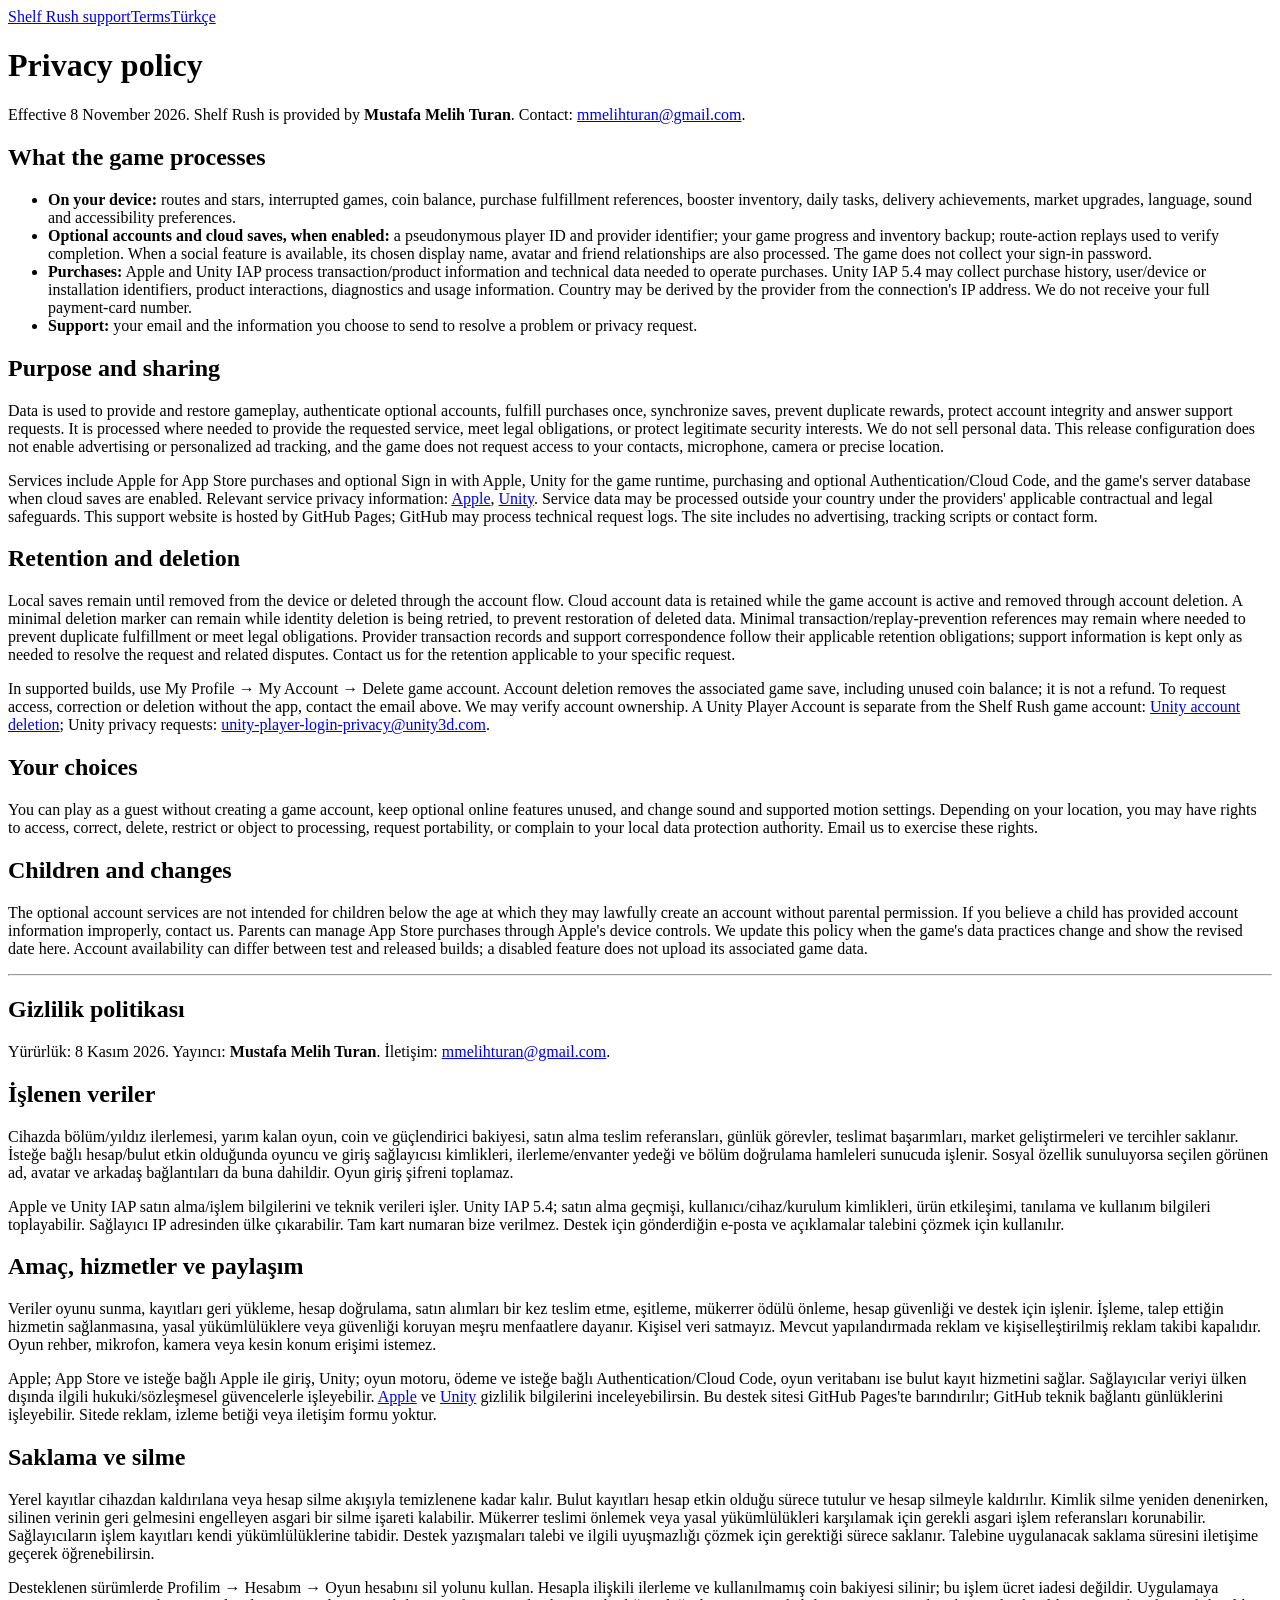
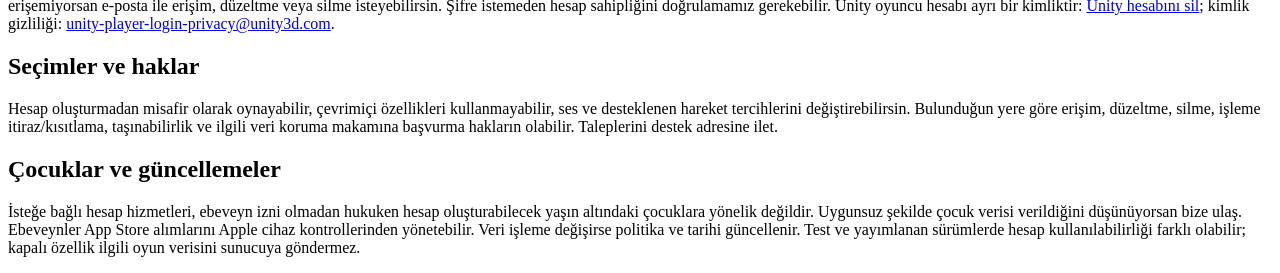
==== privacy.html @ adb5f41a "Publish Shelf Rush support and privacy information" ====
<!doctype html><html lang="en"><head><meta charset="utf-8"><meta name="viewport" content="width=device-width,initial-scale=1"><title>Shelf Rush — Privacy Policy / Gizlilik Politikası</title><link rel="stylesheet" href="style.css"></head><body><main>
<nav><a href="index.html">Shelf Rush support</a><a href="terms.html">Terms</a><a href="#tr">Türkçe</a></nav><h1>Privacy policy</h1><p>Effective 8 November 2026. Shelf Rush is provided by <strong>Mustafa Melih Turan</strong>. Contact: <a href="mailto:mmelihturan@gmail.com">mmelihturan@gmail.com</a>.</p>
<h2>What the game processes</h2><ul><li><strong>On your device:</strong> routes and stars, interrupted games, coin balance, purchase fulfillment references, booster inventory, daily tasks, delivery achievements, market upgrades, language, sound and accessibility preferences.</li><li><strong>Optional accounts and cloud saves, when enabled:</strong> a pseudonymous player ID and provider identifier; your game progress and inventory backup; route-action replays used to verify completion. When a social feature is available, its chosen display name, avatar and friend relationships are also processed. The game does not collect your sign-in password.</li><li><strong>Purchases:</strong> Apple and Unity IAP process transaction/product information and technical data needed to operate purchases. Unity IAP 5.4 may collect purchase history, user/device or installation identifiers, product interactions, diagnostics and usage information. Country may be derived by the provider from the connection's IP address. We do not receive your full payment-card number.</li><li><strong>Support:</strong> your email and the information you choose to send to resolve a problem or privacy request.</li></ul>
<h2>Purpose and sharing</h2><p>Data is used to provide and restore gameplay, authenticate optional accounts, fulfill purchases once, synchronize saves, prevent duplicate rewards, protect account integrity and answer support requests. It is processed where needed to provide the requested service, meet legal obligations, or protect legitimate security interests. We do not sell personal data. This release configuration does not enable advertising or personalized ad tracking, and the game does not request access to your contacts, microphone, camera or precise location.</p><p>Services include Apple for App Store purchases and optional Sign in with Apple, Unity for the game runtime, purchasing and optional Authentication/Cloud Code, and the game's server database when cloud saves are enabled. Relevant service privacy information: <a href="https://www.apple.com/legal/privacy/">Apple</a>, <a href="https://unity.com/legal/privacy-policy">Unity</a>. Service data may be processed outside your country under the providers' applicable contractual and legal safeguards. This support website is hosted by GitHub Pages; GitHub may process technical request logs. The site includes no advertising, tracking scripts or contact form.</p>
<h2>Retention and deletion</h2><p>Local saves remain until removed from the device or deleted through the account flow. Cloud account data is retained while the game account is active and removed through account deletion. A minimal deletion marker can remain while identity deletion is being retried, to prevent restoration of deleted data. Minimal transaction/replay-prevention references may remain where needed to prevent duplicate fulfillment or meet legal obligations. Provider transaction records and support correspondence follow their applicable retention obligations; support information is kept only as needed to resolve the request and related disputes. Contact us for the retention applicable to your specific request.</p><p>In supported builds, use My Profile → My Account → Delete game account. Account deletion removes the associated game save, including unused coin balance; it is not a refund. To request access, correction or deletion without the app, contact the email above. We may verify account ownership. A Unity Player Account is separate from the Shelf Rush game account: <a href="https://player-account.unity.com/delete-account">Unity account deletion</a>; Unity privacy requests: <a href="mailto:unity-player-login-privacy@unity3d.com">unity-player-login-privacy@unity3d.com</a>.</p>
<h2>Your choices</h2><p>You can play as a guest without creating a game account, keep optional online features unused, and change sound and supported motion settings. Depending on your location, you may have rights to access, correct, delete, restrict or object to processing, request portability, or complain to your local data protection authority. Email us to exercise these rights.</p>
<h2>Children and changes</h2><p>The optional account services are not intended for children below the age at which they may lawfully create an account without parental permission. If you believe a child has provided account information improperly, contact us. Parents can manage App Store purchases through Apple's device controls. We update this policy when the game's data practices change and show the revised date here. Account availability can differ between test and released builds; a disabled feature does not upload its associated game data.</p>
<hr><section id="tr" lang="tr"><h1>Gizlilik politikası</h1><p>Yürürlük: 8 Kasım 2026. Yayıncı: <strong>Mustafa Melih Turan</strong>. İletişim: <a href="mailto:mmelihturan@gmail.com">mmelihturan@gmail.com</a>.</p>
<h2>İşlenen veriler</h2><p>Cihazda bölüm/yıldız ilerlemesi, yarım kalan oyun, coin ve güçlendirici bakiyesi, satın alma teslim referansları, günlük görevler, teslimat başarımları, market geliştirmeleri ve tercihler saklanır. İsteğe bağlı hesap/bulut etkin olduğunda oyuncu ve giriş sağlayıcısı kimlikleri, ilerleme/envanter yedeği ve bölüm doğrulama hamleleri sunucuda işlenir. Sosyal özellik sunuluyorsa seçilen görünen ad, avatar ve arkadaş bağlantıları da buna dahildir. Oyun giriş şifreni toplamaz.</p><p>Apple ve Unity IAP satın alma/işlem bilgilerini ve teknik verileri işler. Unity IAP 5.4; satın alma geçmişi, kullanıcı/cihaz/kurulum kimlikleri, ürün etkileşimi, tanılama ve kullanım bilgileri toplayabilir. Sağlayıcı IP adresinden ülke çıkarabilir. Tam kart numaran bize verilmez. Destek için gönderdiğin e-posta ve açıklamalar talebini çözmek için kullanılır.</p>
<h2>Amaç, hizmetler ve paylaşım</h2><p>Veriler oyunu sunma, kayıtları geri yükleme, hesap doğrulama, satın alımları bir kez teslim etme, eşitleme, mükerrer ödülü önleme, hesap güvenliği ve destek için işlenir. İşleme, talep ettiğin hizmetin sağlanmasına, yasal yükümlülüklere veya güvenliği koruyan meşru menfaatlere dayanır. Kişisel veri satmayız. Mevcut yapılandırmada reklam ve kişiselleştirilmiş reklam takibi kapalıdır. Oyun rehber, mikrofon, kamera veya kesin konum erişimi istemez.</p><p>Apple; App Store ve isteğe bağlı Apple ile giriş, Unity; oyun motoru, ödeme ve isteğe bağlı Authentication/Cloud Code, oyun veritabanı ise bulut kayıt hizmetini sağlar. Sağlayıcılar veriyi ülken dışında ilgili hukuki/sözleşmesel güvencelerle işleyebilir. <a href="https://www.apple.com/legal/privacy/">Apple</a> ve <a href="https://unity.com/legal/privacy-policy">Unity</a> gizlilik bilgilerini inceleyebilirsin. Bu destek sitesi GitHub Pages'te barındırılır; GitHub teknik bağlantı günlüklerini işleyebilir. Sitede reklam, izleme betiği veya iletişim formu yoktur.</p>
<h2>Saklama ve silme</h2><p>Yerel kayıtlar cihazdan kaldırılana veya hesap silme akışıyla temizlenene kadar kalır. Bulut kayıtları hesap etkin olduğu sürece tutulur ve hesap silmeyle kaldırılır. Kimlik silme yeniden denenirken, silinen verinin geri gelmesini engelleyen asgari bir silme işareti kalabilir. Mükerrer teslimi önlemek veya yasal yükümlülükleri karşılamak için gerekli asgari işlem referansları korunabilir. Sağlayıcıların işlem kayıtları kendi yükümlülüklerine tabidir. Destek yazışmaları talebi ve ilgili uyuşmazlığı çözmek için gerektiği sürece saklanır. Talebine uygulanacak saklama süresini iletişime geçerek öğrenebilirsin.</p><p>Desteklenen sürümlerde Profilim → Hesabım → Oyun hesabını sil yolunu kullan. Hesapla ilişkili ilerleme ve kullanılmamış coin bakiyesi silinir; bu işlem ücret iadesi değildir. Uygulamaya erişemiyorsan e-posta ile erişim, düzeltme veya silme isteyebilirsin. Şifre istemeden hesap sahipliğini doğrulamamız gerekebilir. Unity oyuncu hesabı ayrı bir kimliktir: <a href="https://player-account.unity.com/delete-account">Unity hesabını sil</a>; kimlik gizliliği: <a href="mailto:unity-player-login-privacy@unity3d.com">unity-player-login-privacy@unity3d.com</a>.</p>
<h2>Seçimler ve haklar</h2><p>Hesap oluşturmadan misafir olarak oynayabilir, çevrimiçi özellikleri kullanmayabilir, ses ve desteklenen hareket tercihlerini değiştirebilirsin. Bulunduğun yere göre erişim, düzeltme, silme, işleme itiraz/kısıtlama, taşınabilirlik ve ilgili veri koruma makamına başvurma hakların olabilir. Taleplerini destek adresine ilet.</p><h2>Çocuklar ve güncellemeler</h2><p>İsteğe bağlı hesap hizmetleri, ebeveyn izni olmadan hukuken hesap oluşturabilecek yaşın altındaki çocuklara yönelik değildir. Uygunsuz şekilde çocuk verisi verildiğini düşünüyorsan bize ulaş. Ebeveynler App Store alımlarını Apple cihaz kontrollerinden yönetebilir. Veri işleme değişirse politika ve tarihi güncellenir. Test ve yayımlanan sürümlerde hesap kullanılabilirliği farklı olabilir; kapalı özellik ilgili oyun verisini sunucuya göndermez.</p></section></main></body></html>
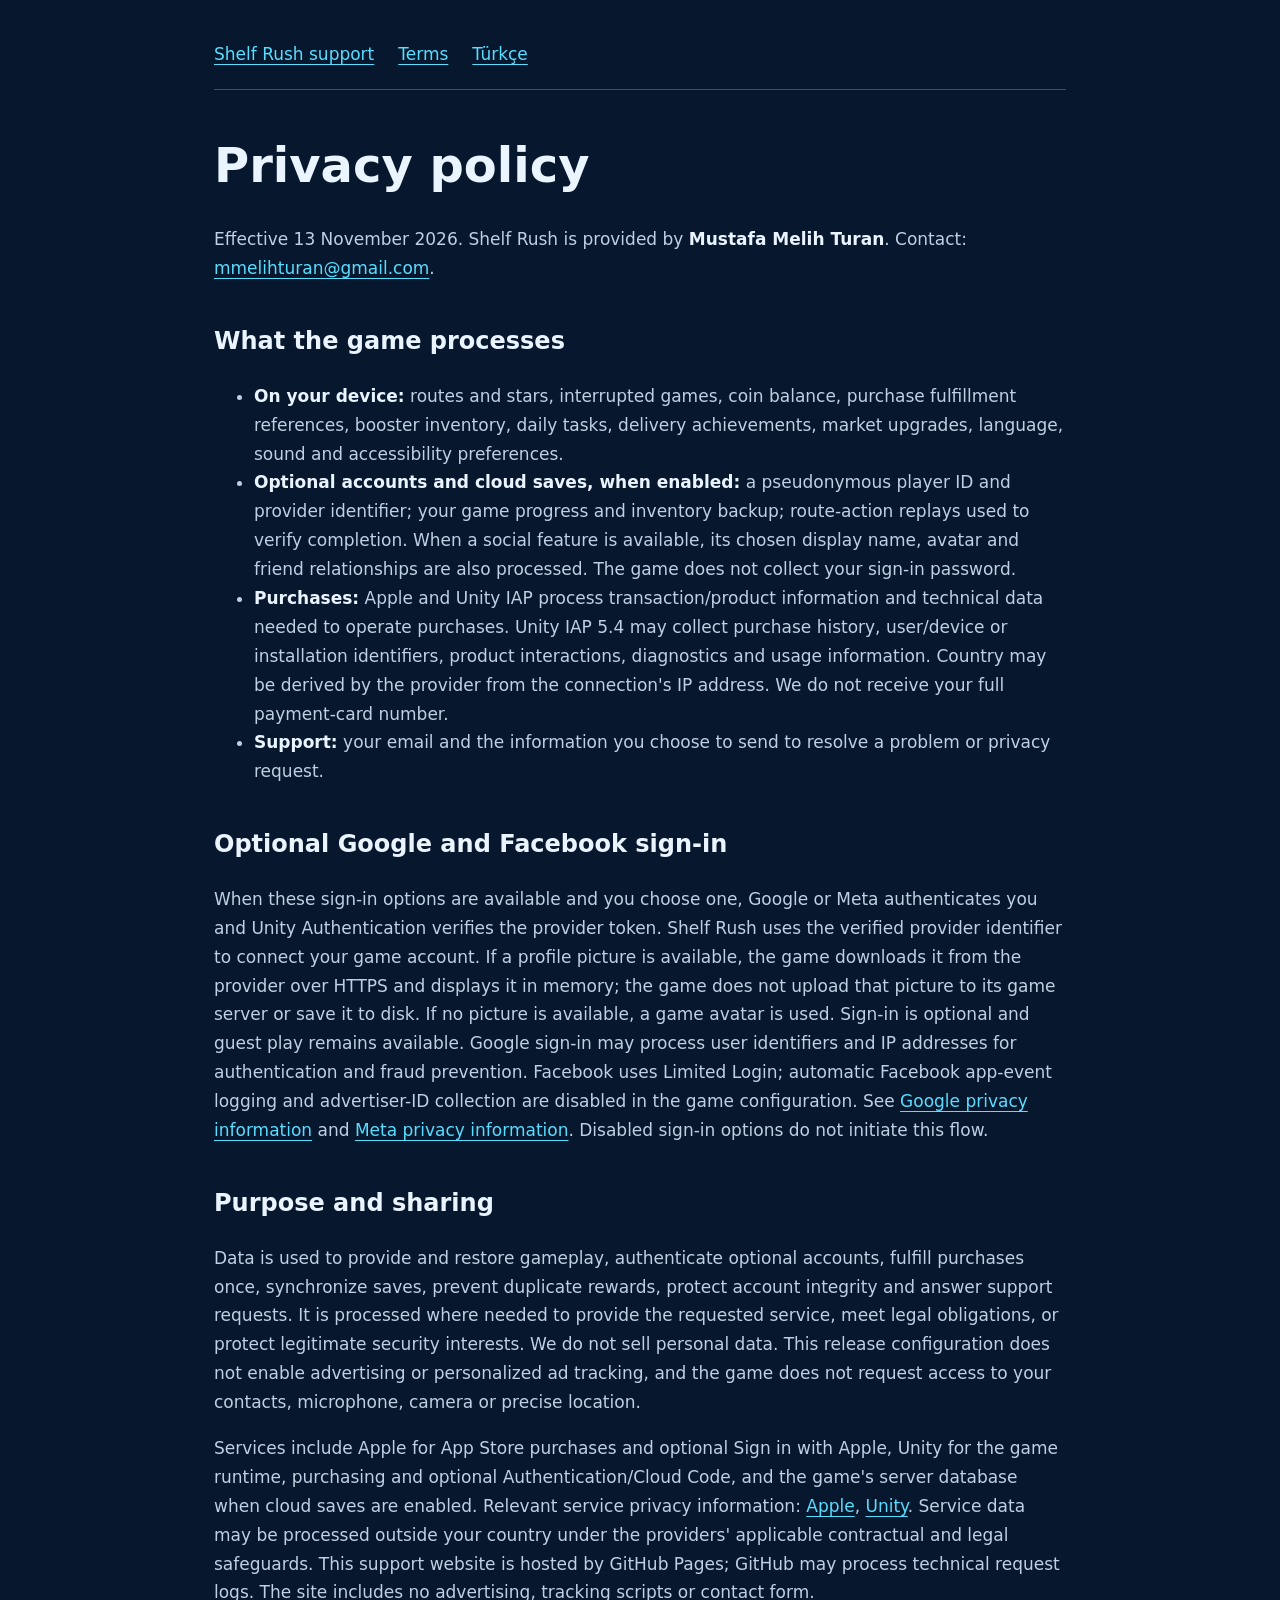
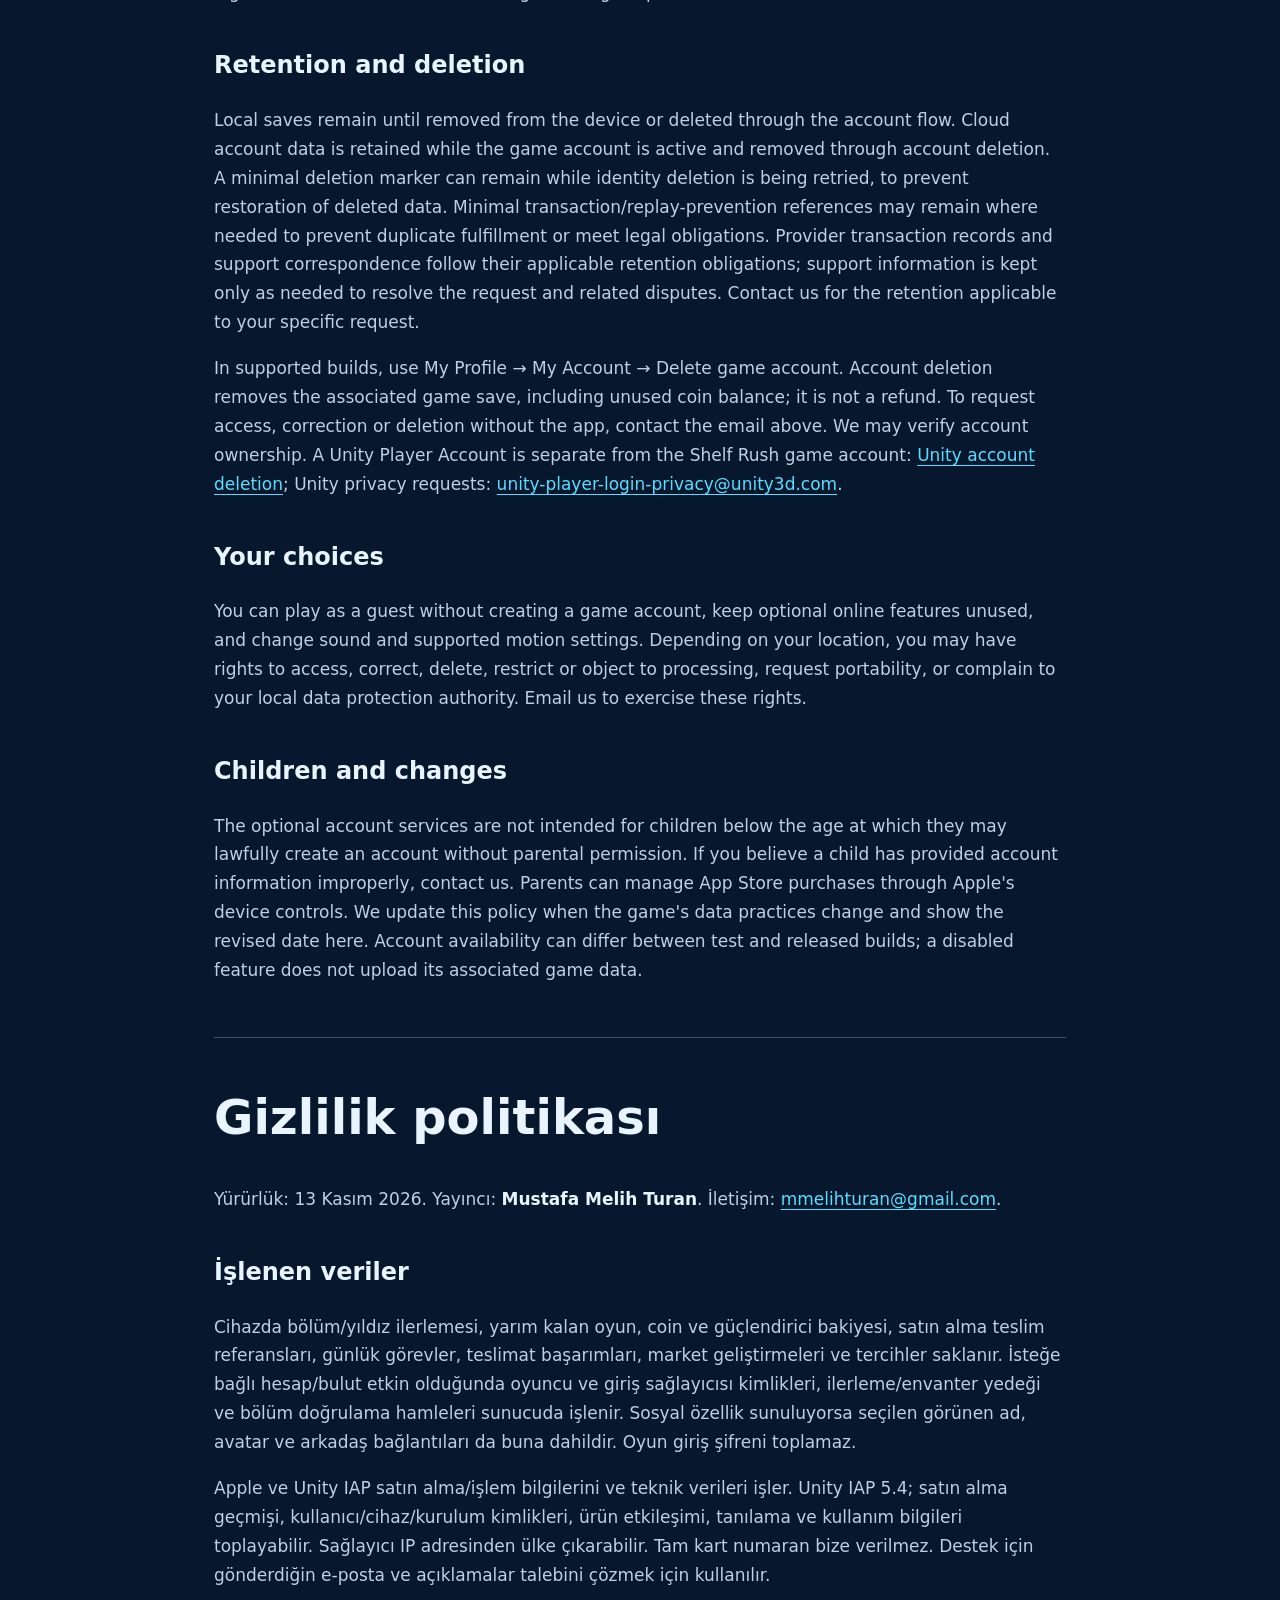
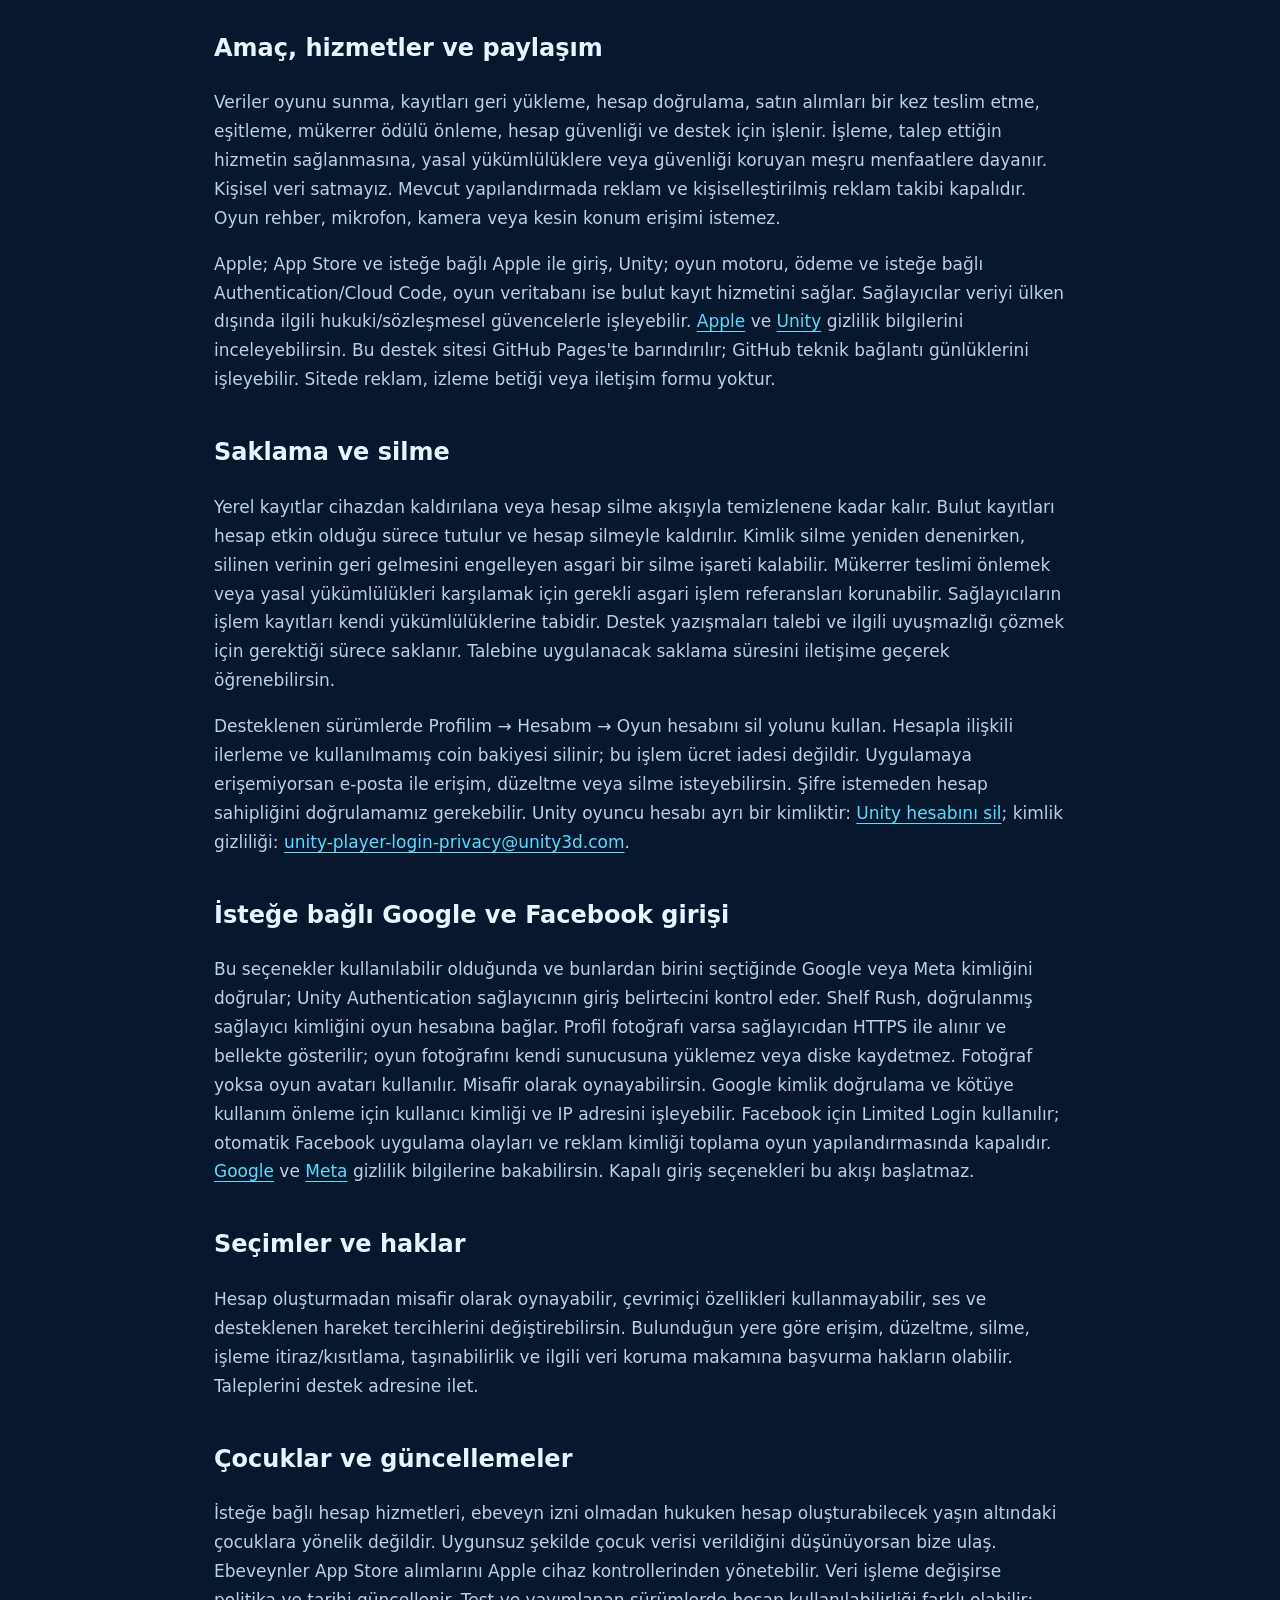
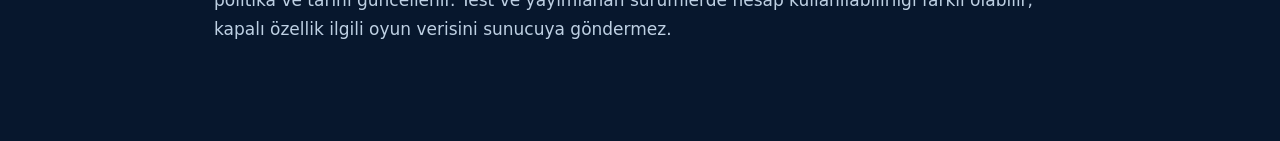
==== commit 0f4e2d96: "Publish Shelf Rush support and privacy information" ====
--- a/privacy.html
+++ b/privacy.html
@@ -1,12 +1,14 @@
-<!doctype html><html lang="en"><head><meta charset="utf-8"><meta name="viewport" content="width=device-width,initial-scale=1"><title>Shelf Rush — Privacy Policy / Gizlilik Politikası</title><link rel="stylesheet" href="style.css"></head><body><main>
-<nav><a href="index.html">Shelf Rush support</a><a href="terms.html">Terms</a><a href="#tr">Türkçe</a></nav><h1>Privacy policy</h1><p>Effective 8 November 2026. Shelf Rush is provided by <strong>Mustafa Melih Turan</strong>. Contact: <a href="mailto:mmelihturan@gmail.com">mmelihturan@gmail.com</a>.</p>
-<h2>What the game processes</h2><ul><li><strong>On your device:</strong> routes and stars, interrupted games, coin balance, purchase fulfillment references, booster inventory, daily tasks, delivery achievements, market upgrades, language, sound and accessibility preferences.</li><li><strong>Optional accounts and cloud saves, when enabled:</strong> a pseudonymous player ID and provider identifier; your game progress and inventory backup; route-action replays used to verify completion. When a social feature is available, its chosen display name, avatar and friend relationships are also processed. The game does not collect your sign-in password.</li><li><strong>Purchases:</strong> Apple and Unity IAP process transaction/product information and technical data needed to operate purchases. Unity IAP 5.4 may collect purchase history, user/device or installation identifiers, product interactions, diagnostics and usage information. Country may be derived by the provider from the connection's IP address. We do not receive your full payment-card number.</li><li><strong>Support:</strong> your email and the information you choose to send to resolve a problem or privacy request.</li></ul>
-<h2>Purpose and sharing</h2><p>Data is used to provide and restore gameplay, authenticate optional accounts, fulfill purchases once, synchronize saves, prevent duplicate rewards, protect account integrity and answer support requests. It is processed where needed to provide the requested service, meet legal obligations, or protect legitimate security interests. We do not sell personal data. This release configuration does not enable advertising or personalized ad tracking, and the game does not request access to your contacts, microphone, camera or precise location.</p><p>Services include Apple for App Store purchases and optional Sign in with Apple, Unity for the game runtime, purchasing and optional Authentication/Cloud Code, and the game's server database when cloud saves are enabled. Relevant service privacy information: <a href="https://www.apple.com/legal/privacy/">Apple</a>, <a href="https://unity.com/legal/privacy-policy">Unity</a>. Service data may be processed outside your country under the providers' applicable contractual and legal safeguards. This support website is hosted by GitHub Pages; GitHub may process technical request logs. The site includes no advertising, tracking scripts or contact form.</p>
-<h2>Retention and deletion</h2><p>Local saves remain until removed from the device or deleted through the account flow. Cloud account data is retained while the game account is active and removed through account deletion. A minimal deletion marker can remain while identity deletion is being retried, to prevent restoration of deleted data. Minimal transaction/replay-prevention references may remain where needed to prevent duplicate fulfillment or meet legal obligations. Provider transaction records and support correspondence follow their applicable retention obligations; support information is kept only as needed to resolve the request and related disputes. Contact us for the retention applicable to your specific request.</p><p>In supported builds, use My Profile → My Account → Delete game account. Account deletion removes the associated game save, including unused coin balance; it is not a refund. To request access, correction or deletion without the app, contact the email above. We may verify account ownership. A Unity Player Account is separate from the Shelf Rush game account: <a href="https://player-account.unity.com/delete-account">Unity account deletion</a>; Unity privacy requests: <a href="mailto:unity-player-login-privacy@unity3d.com">unity-player-login-privacy@unity3d.com</a>.</p>
-<h2>Your choices</h2><p>You can play as a guest without creating a game account, keep optional online features unused, and change sound and supported motion settings. Depending on your location, you may have rights to access, correct, delete, restrict or object to processing, request portability, or complain to your local data protection authority. Email us to exercise these rights.</p>
-<h2>Children and changes</h2><p>The optional account services are not intended for children below the age at which they may lawfully create an account without parental permission. If you believe a child has provided account information improperly, contact us. Parents can manage App Store purchases through Apple's device controls. We update this policy when the game's data practices change and show the revised date here. Account availability can differ between test and released builds; a disabled feature does not upload its associated game data.</p>
-<hr><section id="tr" lang="tr"><h1>Gizlilik politikası</h1><p>Yürürlük: 8 Kasım 2026. Yayıncı: <strong>Mustafa Melih Turan</strong>. İletişim: <a href="mailto:mmelihturan@gmail.com">mmelihturan@gmail.com</a>.</p>
-<h2>İşlenen veriler</h2><p>Cihazda bölüm/yıldız ilerlemesi, yarım kalan oyun, coin ve güçlendirici bakiyesi, satın alma teslim referansları, günlük görevler, teslimat başarımları, market geliştirmeleri ve tercihler saklanır. İsteğe bağlı hesap/bulut etkin olduğunda oyuncu ve giriş sağlayıcısı kimlikleri, ilerleme/envanter yedeği ve bölüm doğrulama hamleleri sunucuda işlenir. Sosyal özellik sunuluyorsa seçilen görünen ad, avatar ve arkadaş bağlantıları da buna dahildir. Oyun giriş şifreni toplamaz.</p><p>Apple ve Unity IAP satın alma/işlem bilgilerini ve teknik verileri işler. Unity IAP 5.4; satın alma geçmişi, kullanıcı/cihaz/kurulum kimlikleri, ürün etkileşimi, tanılama ve kullanım bilgileri toplayabilir. Sağlayıcı IP adresinden ülke çıkarabilir. Tam kart numaran bize verilmez. Destek için gönderdiğin e-posta ve açıklamalar talebini çözmek için kullanılır.</p>
-<h2>Amaç, hizmetler ve paylaşım</h2><p>Veriler oyunu sunma, kayıtları geri yükleme, hesap doğrulama, satın alımları bir kez teslim etme, eşitleme, mükerrer ödülü önleme, hesap güvenliği ve destek için işlenir. İşleme, talep ettiğin hizmetin sağlanmasına, yasal yükümlülüklere veya güvenliği koruyan meşru menfaatlere dayanır. Kişisel veri satmayız. Mevcut yapılandırmada reklam ve kişiselleştirilmiş reklam takibi kapalıdır. Oyun rehber, mikrofon, kamera veya kesin konum erişimi istemez.</p><p>Apple; App Store ve isteğe bağlı Apple ile giriş, Unity; oyun motoru, ödeme ve isteğe bağlı Authentication/Cloud Code, oyun veritabanı ise bulut kayıt hizmetini sağlar. Sağlayıcılar veriyi ülken dışında ilgili hukuki/sözleşmesel güvencelerle işleyebilir. <a href="https://www.apple.com/legal/privacy/">Apple</a> ve <a href="https://unity.com/legal/privacy-policy">Unity</a> gizlilik bilgilerini inceleyebilirsin. Bu destek sitesi GitHub Pages'te barındırılır; GitHub teknik bağlantı günlüklerini işleyebilir. Sitede reklam, izleme betiği veya iletişim formu yoktur.</p>
-<h2>Saklama ve silme</h2><p>Yerel kayıtlar cihazdan kaldırılana veya hesap silme akışıyla temizlenene kadar kalır. Bulut kayıtları hesap etkin olduğu sürece tutulur ve hesap silmeyle kaldırılır. Kimlik silme yeniden denenirken, silinen verinin geri gelmesini engelleyen asgari bir silme işareti kalabilir. Mükerrer teslimi önlemek veya yasal yükümlülükleri karşılamak için gerekli asgari işlem referansları korunabilir. Sağlayıcıların işlem kayıtları kendi yükümlülüklerine tabidir. Destek yazışmaları talebi ve ilgili uyuşmazlığı çözmek için gerektiği sürece saklanır. Talebine uygulanacak saklama süresini iletişime geçerek öğrenebilirsin.</p><p>Desteklenen sürümlerde Profilim → Hesabım → Oyun hesabını sil yolunu kullan. Hesapla ilişkili ilerleme ve kullanılmamış coin bakiyesi silinir; bu işlem ücret iadesi değildir. Uygulamaya erişemiyorsan e-posta ile erişim, düzeltme veya silme isteyebilirsin. Şifre istemeden hesap sahipliğini doğrulamamız gerekebilir. Unity oyuncu hesabı ayrı bir kimliktir: <a href="https://player-account.unity.com/delete-account">Unity hesabını sil</a>; kimlik gizliliği: <a href="mailto:unity-player-login-privacy@unity3d.com">unity-player-login-privacy@unity3d.com</a>.</p>
-<h2>Seçimler ve haklar</h2><p>Hesap oluşturmadan misafir olarak oynayabilir, çevrimiçi özellikleri kullanmayabilir, ses ve desteklenen hareket tercihlerini değiştirebilirsin. Bulunduğun yere göre erişim, düzeltme, silme, işleme itiraz/kısıtlama, taşınabilirlik ve ilgili veri koruma makamına başvurma hakların olabilir. Taleplerini destek adresine ilet.</p><h2>Çocuklar ve güncellemeler</h2><p>İsteğe bağlı hesap hizmetleri, ebeveyn izni olmadan hukuken hesap oluşturabilecek yaşın altındaki çocuklara yönelik değildir. Uygunsuz şekilde çocuk verisi verildiğini düşünüyorsan bize ulaş. Ebeveynler App Store alımlarını Apple cihaz kontrollerinden yönetebilir. Veri işleme değişirse politika ve tarihi güncellenir. Test ve yayımlanan sürümlerde hesap kullanılabilirliği farklı olabilir; kapalı özellik ilgili oyun verisini sunucuya göndermez.</p></section></main></body></html>
+<!doctype html><html lang="en"><head><meta charset="utf-8"><meta name="viewport" content="width=device-width,initial-scale=1"><title>Shelf Rush — Privacy Policy / Gizlilik Politikası</title><link rel="stylesheet" href="style.css"></head><body><main>
+<nav><a href="index.html">Shelf Rush support</a><a href="terms.html">Terms</a><a href="#tr">Türkçe</a></nav><h1>Privacy policy</h1><p>Effective 13 November 2026. Shelf Rush is provided by <strong>Mustafa Melih Turan</strong>. Contact: <a href="mailto:mmelihturan@gmail.com">mmelihturan@gmail.com</a>.</p>
+<h2>What the game processes</h2><ul><li><strong>On your device:</strong> routes and stars, interrupted games, coin balance, purchase fulfillment references, booster inventory, daily tasks, delivery achievements, market upgrades, language, sound and accessibility preferences.</li><li><strong>Optional accounts and cloud saves, when enabled:</strong> a pseudonymous player ID and provider identifier; your game progress and inventory backup; route-action replays used to verify completion. When a social feature is available, its chosen display name, avatar and friend relationships are also processed. The game does not collect your sign-in password.</li><li><strong>Purchases:</strong> Apple and Unity IAP process transaction/product information and technical data needed to operate purchases. Unity IAP 5.4 may collect purchase history, user/device or installation identifiers, product interactions, diagnostics and usage information. Country may be derived by the provider from the connection's IP address. We do not receive your full payment-card number.</li><li><strong>Support:</strong> your email and the information you choose to send to resolve a problem or privacy request.</li></ul>
+<h2>Optional Google and Facebook sign-in</h2><p>When these sign-in options are available and you choose one, Google or Meta authenticates you and Unity Authentication verifies the provider token. Shelf Rush uses the verified provider identifier to connect your game account. If a profile picture is available, the game downloads it from the provider over HTTPS and displays it in memory; the game does not upload that picture to its game server or save it to disk. If no picture is available, a game avatar is used. Sign-in is optional and guest play remains available. Google sign-in may process user identifiers and IP addresses for authentication and fraud prevention. Facebook uses Limited Login; automatic Facebook app-event logging and advertiser-ID collection are disabled in the game configuration. See <a href="https://policies.google.com/privacy">Google privacy information</a> and <a href="https://www.facebook.com/privacy/policy/">Meta privacy information</a>. Disabled sign-in options do not initiate this flow.</p>
+<h2>Purpose and sharing</h2><p>Data is used to provide and restore gameplay, authenticate optional accounts, fulfill purchases once, synchronize saves, prevent duplicate rewards, protect account integrity and answer support requests. It is processed where needed to provide the requested service, meet legal obligations, or protect legitimate security interests. We do not sell personal data. This release configuration does not enable advertising or personalized ad tracking, and the game does not request access to your contacts, microphone, camera or precise location.</p><p>Services include Apple for App Store purchases and optional Sign in with Apple, Unity for the game runtime, purchasing and optional Authentication/Cloud Code, and the game's server database when cloud saves are enabled. Relevant service privacy information: <a href="https://www.apple.com/legal/privacy/">Apple</a>, <a href="https://unity.com/legal/privacy-policy">Unity</a>. Service data may be processed outside your country under the providers' applicable contractual and legal safeguards. This support website is hosted by GitHub Pages; GitHub may process technical request logs. The site includes no advertising, tracking scripts or contact form.</p>
+<h2>Retention and deletion</h2><p>Local saves remain until removed from the device or deleted through the account flow. Cloud account data is retained while the game account is active and removed through account deletion. A minimal deletion marker can remain while identity deletion is being retried, to prevent restoration of deleted data. Minimal transaction/replay-prevention references may remain where needed to prevent duplicate fulfillment or meet legal obligations. Provider transaction records and support correspondence follow their applicable retention obligations; support information is kept only as needed to resolve the request and related disputes. Contact us for the retention applicable to your specific request.</p><p>In supported builds, use My Profile → My Account → Delete game account. Account deletion removes the associated game save, including unused coin balance; it is not a refund. To request access, correction or deletion without the app, contact the email above. We may verify account ownership. A Unity Player Account is separate from the Shelf Rush game account: <a href="https://player-account.unity.com/delete-account">Unity account deletion</a>; Unity privacy requests: <a href="mailto:unity-player-login-privacy@unity3d.com">unity-player-login-privacy@unity3d.com</a>.</p>
+<h2>Your choices</h2><p>You can play as a guest without creating a game account, keep optional online features unused, and change sound and supported motion settings. Depending on your location, you may have rights to access, correct, delete, restrict or object to processing, request portability, or complain to your local data protection authority. Email us to exercise these rights.</p>
+<h2>Children and changes</h2><p>The optional account services are not intended for children below the age at which they may lawfully create an account without parental permission. If you believe a child has provided account information improperly, contact us. Parents can manage App Store purchases through Apple's device controls. We update this policy when the game's data practices change and show the revised date here. Account availability can differ between test and released builds; a disabled feature does not upload its associated game data.</p>
+<hr><section id="tr" lang="tr"><h1>Gizlilik politikası</h1><p>Yürürlük: 13 Kasım 2026. Yayıncı: <strong>Mustafa Melih Turan</strong>. İletişim: <a href="mailto:mmelihturan@gmail.com">mmelihturan@gmail.com</a>.</p>
+<h2>İşlenen veriler</h2><p>Cihazda bölüm/yıldız ilerlemesi, yarım kalan oyun, coin ve güçlendirici bakiyesi, satın alma teslim referansları, günlük görevler, teslimat başarımları, market geliştirmeleri ve tercihler saklanır. İsteğe bağlı hesap/bulut etkin olduğunda oyuncu ve giriş sağlayıcısı kimlikleri, ilerleme/envanter yedeği ve bölüm doğrulama hamleleri sunucuda işlenir. Sosyal özellik sunuluyorsa seçilen görünen ad, avatar ve arkadaş bağlantıları da buna dahildir. Oyun giriş şifreni toplamaz.</p><p>Apple ve Unity IAP satın alma/işlem bilgilerini ve teknik verileri işler. Unity IAP 5.4; satın alma geçmişi, kullanıcı/cihaz/kurulum kimlikleri, ürün etkileşimi, tanılama ve kullanım bilgileri toplayabilir. Sağlayıcı IP adresinden ülke çıkarabilir. Tam kart numaran bize verilmez. Destek için gönderdiğin e-posta ve açıklamalar talebini çözmek için kullanılır.</p>
+<h2>Amaç, hizmetler ve paylaşım</h2><p>Veriler oyunu sunma, kayıtları geri yükleme, hesap doğrulama, satın alımları bir kez teslim etme, eşitleme, mükerrer ödülü önleme, hesap güvenliği ve destek için işlenir. İşleme, talep ettiğin hizmetin sağlanmasına, yasal yükümlülüklere veya güvenliği koruyan meşru menfaatlere dayanır. Kişisel veri satmayız. Mevcut yapılandırmada reklam ve kişiselleştirilmiş reklam takibi kapalıdır. Oyun rehber, mikrofon, kamera veya kesin konum erişimi istemez.</p><p>Apple; App Store ve isteğe bağlı Apple ile giriş, Unity; oyun motoru, ödeme ve isteğe bağlı Authentication/Cloud Code, oyun veritabanı ise bulut kayıt hizmetini sağlar. Sağlayıcılar veriyi ülken dışında ilgili hukuki/sözleşmesel güvencelerle işleyebilir. <a href="https://www.apple.com/legal/privacy/">Apple</a> ve <a href="https://unity.com/legal/privacy-policy">Unity</a> gizlilik bilgilerini inceleyebilirsin. Bu destek sitesi GitHub Pages'te barındırılır; GitHub teknik bağlantı günlüklerini işleyebilir. Sitede reklam, izleme betiği veya iletişim formu yoktur.</p>
+<h2>Saklama ve silme</h2><p>Yerel kayıtlar cihazdan kaldırılana veya hesap silme akışıyla temizlenene kadar kalır. Bulut kayıtları hesap etkin olduğu sürece tutulur ve hesap silmeyle kaldırılır. Kimlik silme yeniden denenirken, silinen verinin geri gelmesini engelleyen asgari bir silme işareti kalabilir. Mükerrer teslimi önlemek veya yasal yükümlülükleri karşılamak için gerekli asgari işlem referansları korunabilir. Sağlayıcıların işlem kayıtları kendi yükümlülüklerine tabidir. Destek yazışmaları talebi ve ilgili uyuşmazlığı çözmek için gerektiği sürece saklanır. Talebine uygulanacak saklama süresini iletişime geçerek öğrenebilirsin.</p><p>Desteklenen sürümlerde Profilim → Hesabım → Oyun hesabını sil yolunu kullan. Hesapla ilişkili ilerleme ve kullanılmamış coin bakiyesi silinir; bu işlem ücret iadesi değildir. Uygulamaya erişemiyorsan e-posta ile erişim, düzeltme veya silme isteyebilirsin. Şifre istemeden hesap sahipliğini doğrulamamız gerekebilir. Unity oyuncu hesabı ayrı bir kimliktir: <a href="https://player-account.unity.com/delete-account">Unity hesabını sil</a>; kimlik gizliliği: <a href="mailto:unity-player-login-privacy@unity3d.com">unity-player-login-privacy@unity3d.com</a>.</p>
+<h2>İsteğe bağlı Google ve Facebook girişi</h2><p>Bu seçenekler kullanılabilir olduğunda ve bunlardan birini seçtiğinde Google veya Meta kimliğini doğrular; Unity Authentication sağlayıcının giriş belirtecini kontrol eder. Shelf Rush, doğrulanmış sağlayıcı kimliğini oyun hesabına bağlar. Profil fotoğrafı varsa sağlayıcıdan HTTPS ile alınır ve bellekte gösterilir; oyun fotoğrafını kendi sunucusuna yüklemez veya diske kaydetmez. Fotoğraf yoksa oyun avatarı kullanılır. Misafir olarak oynayabilirsin. Google kimlik doğrulama ve kötüye kullanım önleme için kullanıcı kimliği ve IP adresini işleyebilir. Facebook için Limited Login kullanılır; otomatik Facebook uygulama olayları ve reklam kimliği toplama oyun yapılandırmasında kapalıdır. <a href="https://policies.google.com/privacy">Google</a> ve <a href="https://www.facebook.com/privacy/policy/">Meta</a> gizlilik bilgilerine bakabilirsin. Kapalı giriş seçenekleri bu akışı başlatmaz.</p>
+<h2>Seçimler ve haklar</h2><p>Hesap oluşturmadan misafir olarak oynayabilir, çevrimiçi özellikleri kullanmayabilir, ses ve desteklenen hareket tercihlerini değiştirebilirsin. Bulunduğun yere göre erişim, düzeltme, silme, işleme itiraz/kısıtlama, taşınabilirlik ve ilgili veri koruma makamına başvurma hakların olabilir. Taleplerini destek adresine ilet.</p><h2>Çocuklar ve güncellemeler</h2><p>İsteğe bağlı hesap hizmetleri, ebeveyn izni olmadan hukuken hesap oluşturabilecek yaşın altındaki çocuklara yönelik değildir. Uygunsuz şekilde çocuk verisi verildiğini düşünüyorsan bize ulaş. Ebeveynler App Store alımlarını Apple cihaz kontrollerinden yönetebilir. Veri işleme değişirse politika ve tarihi güncellenir. Test ve yayımlanan sürümlerde hesap kullanılabilirliği farklı olabilir; kapalı özellik ilgili oyun verisini sunucuya göndermez.</p></section></main></body></html>
--- a/style.css
+++ b/style.css
@@ -0,0 +1 @@
+:root{color-scheme:dark;--bg:#07172d;--panel:#102946;--text:#e9f4ff;--muted:#bed0e3;--cyan:#59ddff}*{box-sizing:border-box}body{margin:0;font:17px/1.7 system-ui,-apple-system,BlinkMacSystemFont,sans-serif;background:var(--bg);color:var(--text)}main{max-width:900px;margin:auto;padding:40px 24px 80px}nav{display:flex;gap:24px;flex-wrap:wrap;border-bottom:1px solid #315374;padding-bottom:20px}a{color:var(--cyan);text-underline-offset:4px}h1{font-size:clamp(32px,6vw,48px);line-height:1.15;margin-top:48px}h2{font-size:24px;margin-top:38px}h3{font-size:19px}p,li{color:var(--muted)}.card{background:var(--panel);padding:24px;border:1px solid #315374;border-radius:18px;margin:28px 0}.button{display:inline-block;padding:12px 20px;border:1px solid var(--cyan);border-radius:12px;text-decoration:none}small{color:var(--muted)}section{scroll-margin-top:24px}hr{border:0;border-top:1px solid #315374;margin:52px 0}strong{color:var(--text)}@media(prefers-reduced-motion:reduce){*{scroll-behavior:auto!important}}
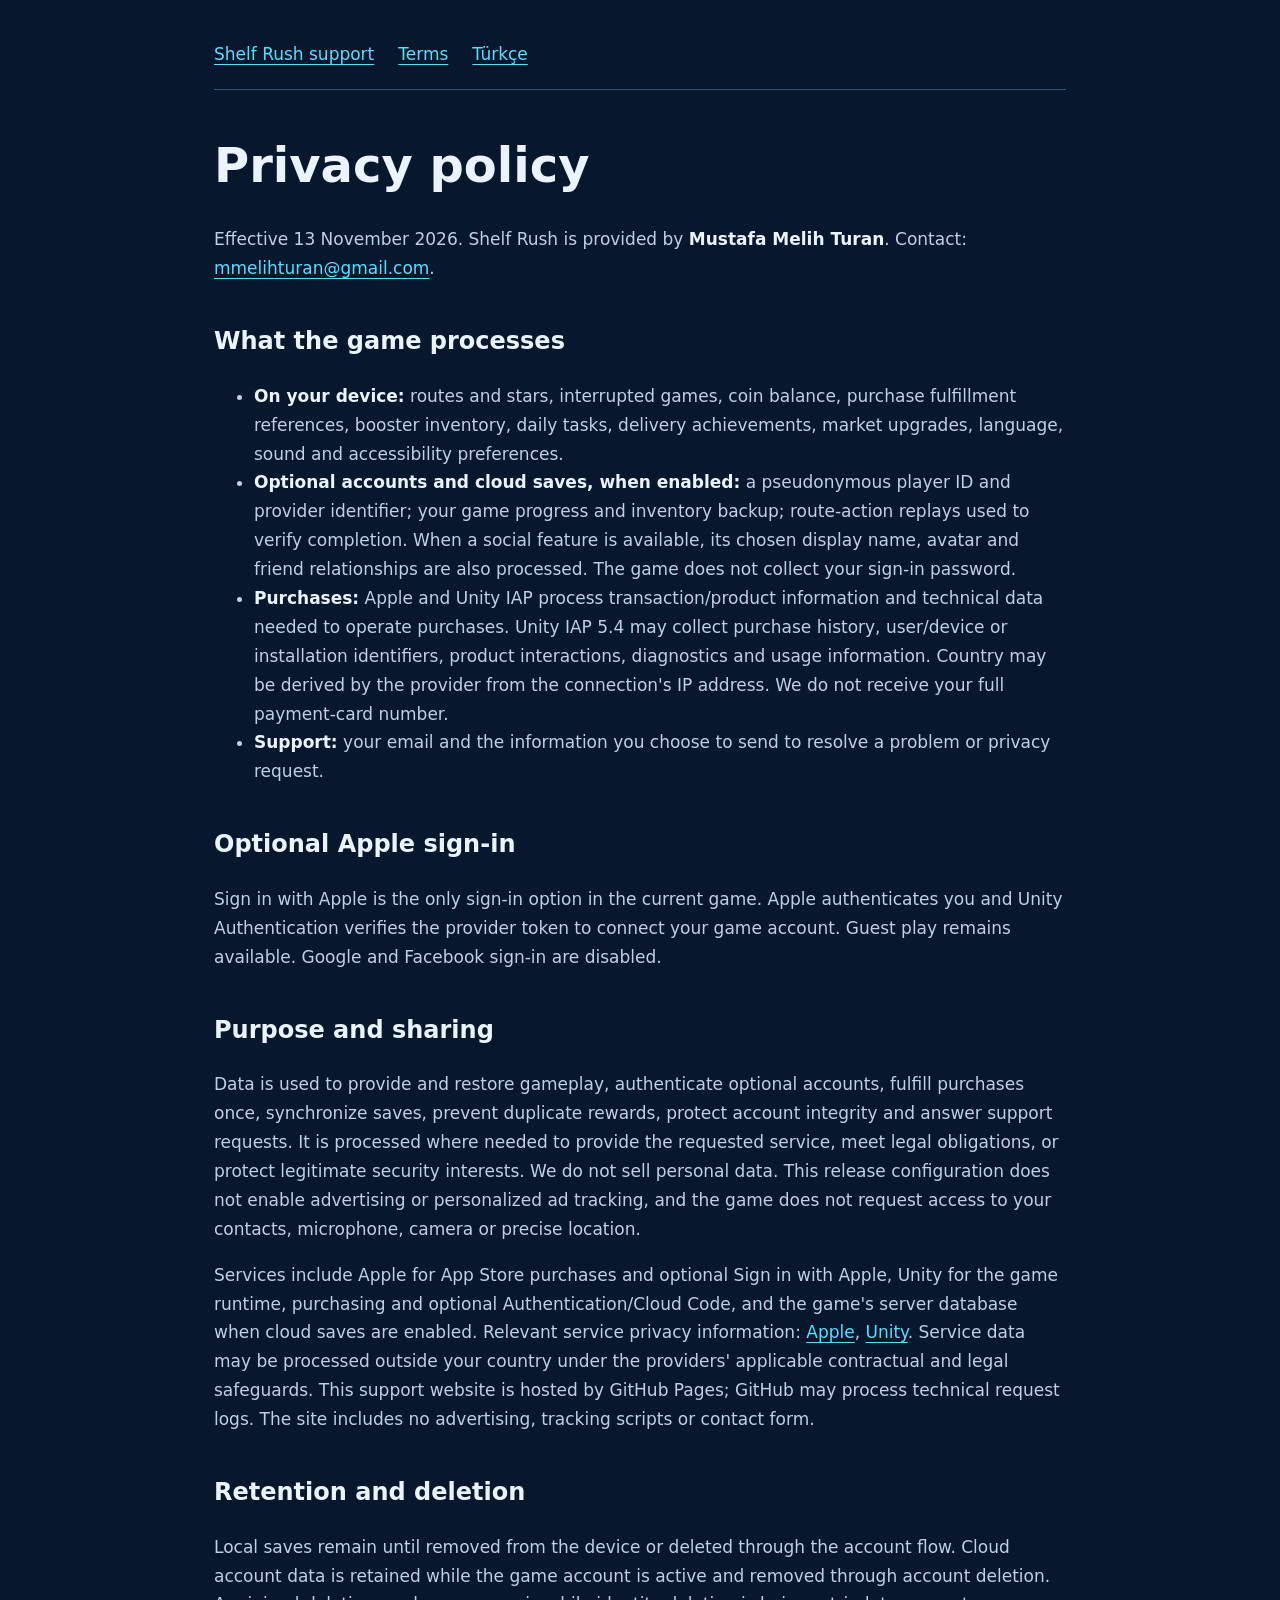
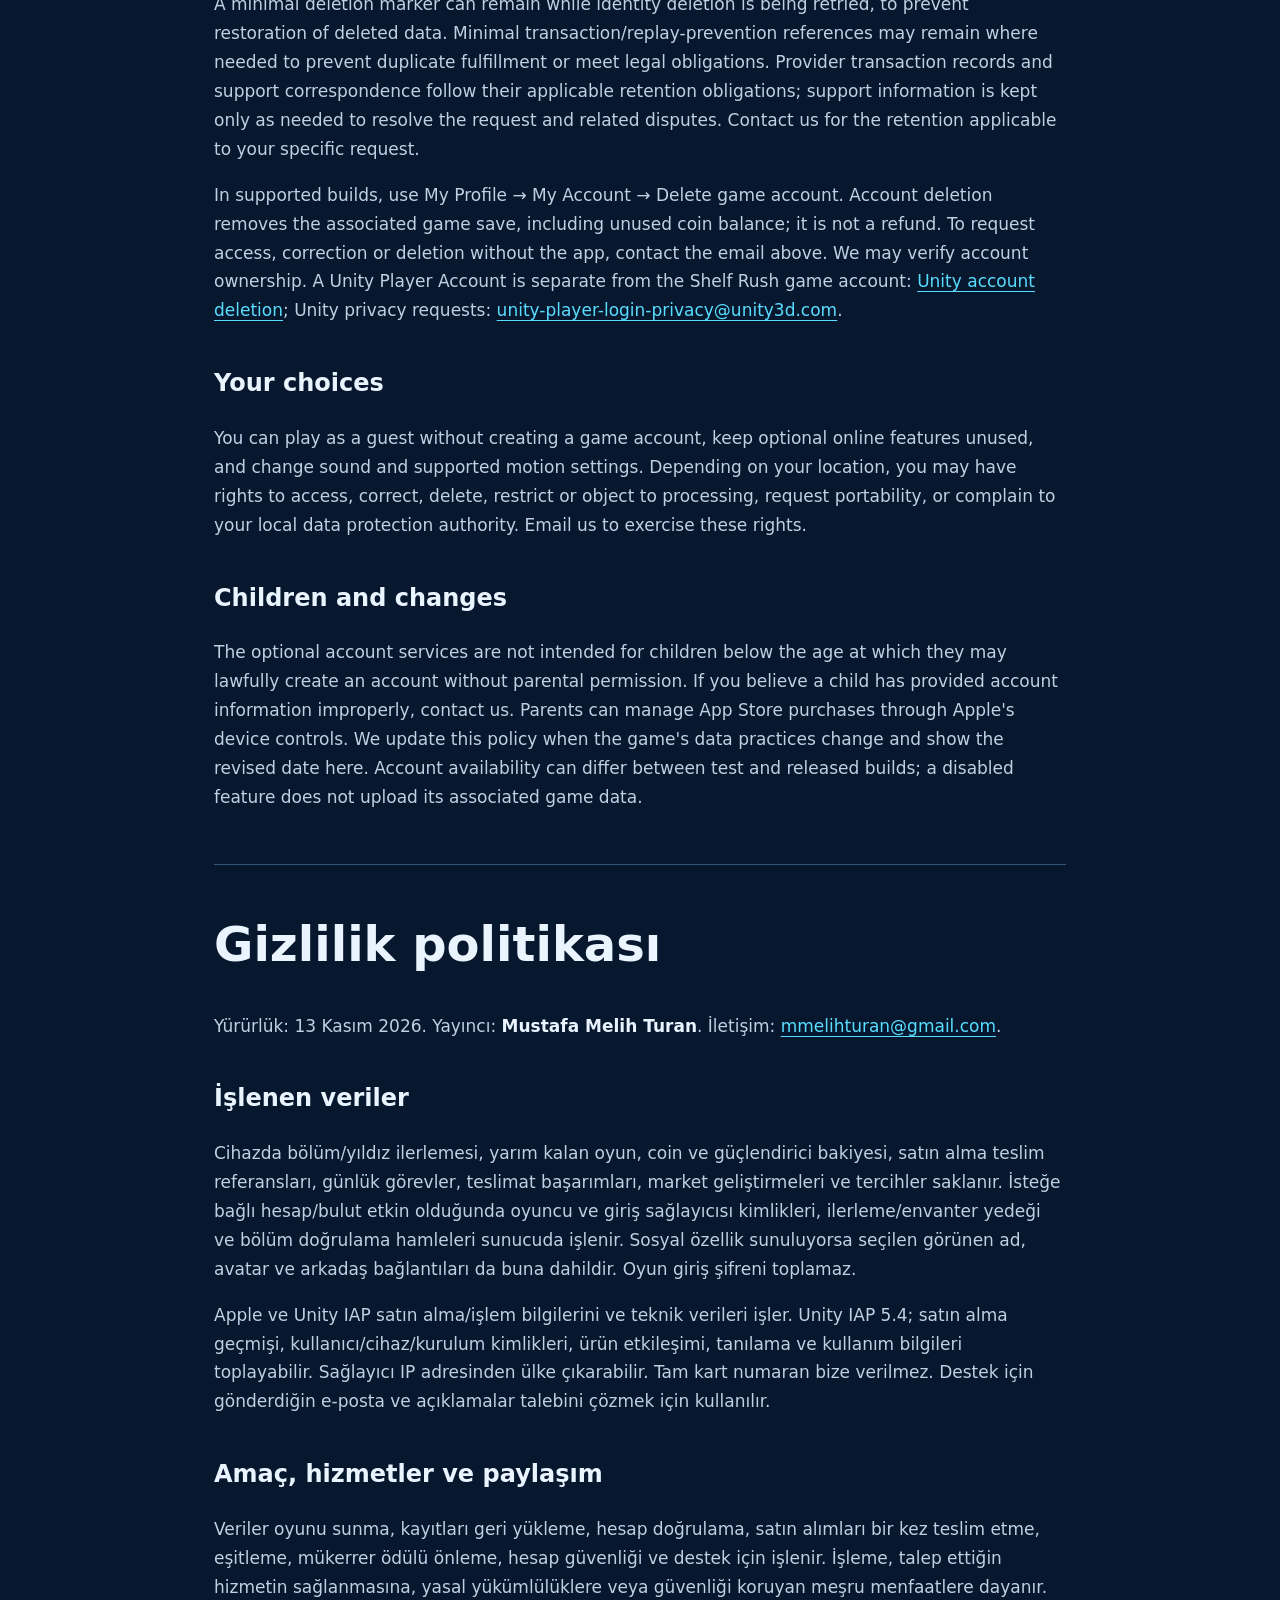
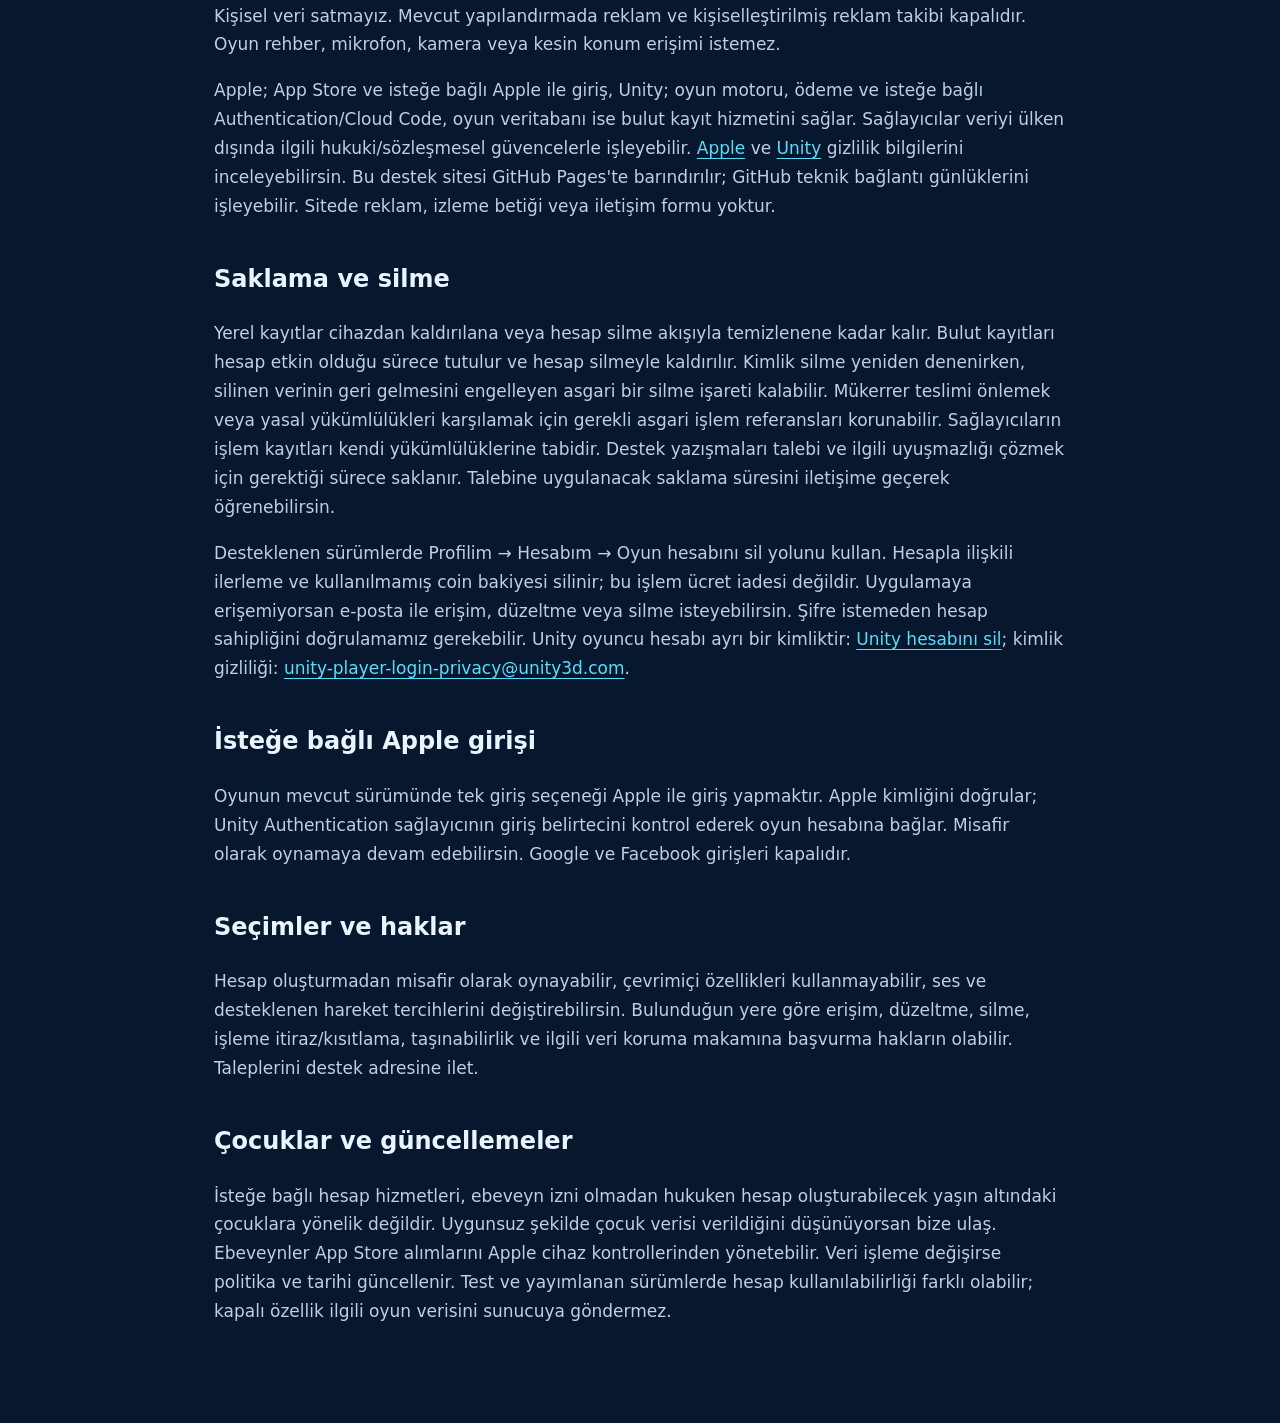
==== commit 8bf9bfda: "Publish Shelf Rush support and privacy information" ====
--- a/privacy.html
+++ b/privacy.html
@@ -1,7 +1,7 @@
 <!doctype html><html lang="en"><head><meta charset="utf-8"><meta name="viewport" content="width=device-width,initial-scale=1"><title>Shelf Rush — Privacy Policy / Gizlilik Politikası</title><link rel="stylesheet" href="style.css"></head><body><main>
 <nav><a href="index.html">Shelf Rush support</a><a href="terms.html">Terms</a><a href="#tr">Türkçe</a></nav><h1>Privacy policy</h1><p>Effective 13 November 2026. Shelf Rush is provided by <strong>Mustafa Melih Turan</strong>. Contact: <a href="mailto:mmelihturan@gmail.com">mmelihturan@gmail.com</a>.</p>
 <h2>What the game processes</h2><ul><li><strong>On your device:</strong> routes and stars, interrupted games, coin balance, purchase fulfillment references, booster inventory, daily tasks, delivery achievements, market upgrades, language, sound and accessibility preferences.</li><li><strong>Optional accounts and cloud saves, when enabled:</strong> a pseudonymous player ID and provider identifier; your game progress and inventory backup; route-action replays used to verify completion. When a social feature is available, its chosen display name, avatar and friend relationships are also processed. The game does not collect your sign-in password.</li><li><strong>Purchases:</strong> Apple and Unity IAP process transaction/product information and technical data needed to operate purchases. Unity IAP 5.4 may collect purchase history, user/device or installation identifiers, product interactions, diagnostics and usage information. Country may be derived by the provider from the connection's IP address. We do not receive your full payment-card number.</li><li><strong>Support:</strong> your email and the information you choose to send to resolve a problem or privacy request.</li></ul>
-<h2>Optional Google and Facebook sign-in</h2><p>When these sign-in options are available and you choose one, Google or Meta authenticates you and Unity Authentication verifies the provider token. Shelf Rush uses the verified provider identifier to connect your game account. If a profile picture is available, the game downloads it from the provider over HTTPS and displays it in memory; the game does not upload that picture to its game server or save it to disk. If no picture is available, a game avatar is used. Sign-in is optional and guest play remains available. Google sign-in may process user identifiers and IP addresses for authentication and fraud prevention. Facebook uses Limited Login; automatic Facebook app-event logging and advertiser-ID collection are disabled in the game configuration. See <a href="https://policies.google.com/privacy">Google privacy information</a> and <a href="https://www.facebook.com/privacy/policy/">Meta privacy information</a>. Disabled sign-in options do not initiate this flow.</p>
+<h2>Optional Apple sign-in</h2><p>Sign in with Apple is the only sign-in option in the current game. Apple authenticates you and Unity Authentication verifies the provider token to connect your game account. Guest play remains available. Google and Facebook sign-in are disabled.</p>
 <h2>Purpose and sharing</h2><p>Data is used to provide and restore gameplay, authenticate optional accounts, fulfill purchases once, synchronize saves, prevent duplicate rewards, protect account integrity and answer support requests. It is processed where needed to provide the requested service, meet legal obligations, or protect legitimate security interests. We do not sell personal data. This release configuration does not enable advertising or personalized ad tracking, and the game does not request access to your contacts, microphone, camera or precise location.</p><p>Services include Apple for App Store purchases and optional Sign in with Apple, Unity for the game runtime, purchasing and optional Authentication/Cloud Code, and the game's server database when cloud saves are enabled. Relevant service privacy information: <a href="https://www.apple.com/legal/privacy/">Apple</a>, <a href="https://unity.com/legal/privacy-policy">Unity</a>. Service data may be processed outside your country under the providers' applicable contractual and legal safeguards. This support website is hosted by GitHub Pages; GitHub may process technical request logs. The site includes no advertising, tracking scripts or contact form.</p>
 <h2>Retention and deletion</h2><p>Local saves remain until removed from the device or deleted through the account flow. Cloud account data is retained while the game account is active and removed through account deletion. A minimal deletion marker can remain while identity deletion is being retried, to prevent restoration of deleted data. Minimal transaction/replay-prevention references may remain where needed to prevent duplicate fulfillment or meet legal obligations. Provider transaction records and support correspondence follow their applicable retention obligations; support information is kept only as needed to resolve the request and related disputes. Contact us for the retention applicable to your specific request.</p><p>In supported builds, use My Profile → My Account → Delete game account. Account deletion removes the associated game save, including unused coin balance; it is not a refund. To request access, correction or deletion without the app, contact the email above. We may verify account ownership. A Unity Player Account is separate from the Shelf Rush game account: <a href="https://player-account.unity.com/delete-account">Unity account deletion</a>; Unity privacy requests: <a href="mailto:unity-player-login-privacy@unity3d.com">unity-player-login-privacy@unity3d.com</a>.</p>
 <h2>Your choices</h2><p>You can play as a guest without creating a game account, keep optional online features unused, and change sound and supported motion settings. Depending on your location, you may have rights to access, correct, delete, restrict or object to processing, request portability, or complain to your local data protection authority. Email us to exercise these rights.</p>
@@ -10,5 +10,5 @@
 <h2>İşlenen veriler</h2><p>Cihazda bölüm/yıldız ilerlemesi, yarım kalan oyun, coin ve güçlendirici bakiyesi, satın alma teslim referansları, günlük görevler, teslimat başarımları, market geliştirmeleri ve tercihler saklanır. İsteğe bağlı hesap/bulut etkin olduğunda oyuncu ve giriş sağlayıcısı kimlikleri, ilerleme/envanter yedeği ve bölüm doğrulama hamleleri sunucuda işlenir. Sosyal özellik sunuluyorsa seçilen görünen ad, avatar ve arkadaş bağlantıları da buna dahildir. Oyun giriş şifreni toplamaz.</p><p>Apple ve Unity IAP satın alma/işlem bilgilerini ve teknik verileri işler. Unity IAP 5.4; satın alma geçmişi, kullanıcı/cihaz/kurulum kimlikleri, ürün etkileşimi, tanılama ve kullanım bilgileri toplayabilir. Sağlayıcı IP adresinden ülke çıkarabilir. Tam kart numaran bize verilmez. Destek için gönderdiğin e-posta ve açıklamalar talebini çözmek için kullanılır.</p>
 <h2>Amaç, hizmetler ve paylaşım</h2><p>Veriler oyunu sunma, kayıtları geri yükleme, hesap doğrulama, satın alımları bir kez teslim etme, eşitleme, mükerrer ödülü önleme, hesap güvenliği ve destek için işlenir. İşleme, talep ettiğin hizmetin sağlanmasına, yasal yükümlülüklere veya güvenliği koruyan meşru menfaatlere dayanır. Kişisel veri satmayız. Mevcut yapılandırmada reklam ve kişiselleştirilmiş reklam takibi kapalıdır. Oyun rehber, mikrofon, kamera veya kesin konum erişimi istemez.</p><p>Apple; App Store ve isteğe bağlı Apple ile giriş, Unity; oyun motoru, ödeme ve isteğe bağlı Authentication/Cloud Code, oyun veritabanı ise bulut kayıt hizmetini sağlar. Sağlayıcılar veriyi ülken dışında ilgili hukuki/sözleşmesel güvencelerle işleyebilir. <a href="https://www.apple.com/legal/privacy/">Apple</a> ve <a href="https://unity.com/legal/privacy-policy">Unity</a> gizlilik bilgilerini inceleyebilirsin. Bu destek sitesi GitHub Pages'te barındırılır; GitHub teknik bağlantı günlüklerini işleyebilir. Sitede reklam, izleme betiği veya iletişim formu yoktur.</p>
 <h2>Saklama ve silme</h2><p>Yerel kayıtlar cihazdan kaldırılana veya hesap silme akışıyla temizlenene kadar kalır. Bulut kayıtları hesap etkin olduğu sürece tutulur ve hesap silmeyle kaldırılır. Kimlik silme yeniden denenirken, silinen verinin geri gelmesini engelleyen asgari bir silme işareti kalabilir. Mükerrer teslimi önlemek veya yasal yükümlülükleri karşılamak için gerekli asgari işlem referansları korunabilir. Sağlayıcıların işlem kayıtları kendi yükümlülüklerine tabidir. Destek yazışmaları talebi ve ilgili uyuşmazlığı çözmek için gerektiği sürece saklanır. Talebine uygulanacak saklama süresini iletişime geçerek öğrenebilirsin.</p><p>Desteklenen sürümlerde Profilim → Hesabım → Oyun hesabını sil yolunu kullan. Hesapla ilişkili ilerleme ve kullanılmamış coin bakiyesi silinir; bu işlem ücret iadesi değildir. Uygulamaya erişemiyorsan e-posta ile erişim, düzeltme veya silme isteyebilirsin. Şifre istemeden hesap sahipliğini doğrulamamız gerekebilir. Unity oyuncu hesabı ayrı bir kimliktir: <a href="https://player-account.unity.com/delete-account">Unity hesabını sil</a>; kimlik gizliliği: <a href="mailto:unity-player-login-privacy@unity3d.com">unity-player-login-privacy@unity3d.com</a>.</p>
-<h2>İsteğe bağlı Google ve Facebook girişi</h2><p>Bu seçenekler kullanılabilir olduğunda ve bunlardan birini seçtiğinde Google veya Meta kimliğini doğrular; Unity Authentication sağlayıcının giriş belirtecini kontrol eder. Shelf Rush, doğrulanmış sağlayıcı kimliğini oyun hesabına bağlar. Profil fotoğrafı varsa sağlayıcıdan HTTPS ile alınır ve bellekte gösterilir; oyun fotoğrafını kendi sunucusuna yüklemez veya diske kaydetmez. Fotoğraf yoksa oyun avatarı kullanılır. Misafir olarak oynayabilirsin. Google kimlik doğrulama ve kötüye kullanım önleme için kullanıcı kimliği ve IP adresini işleyebilir. Facebook için Limited Login kullanılır; otomatik Facebook uygulama olayları ve reklam kimliği toplama oyun yapılandırmasında kapalıdır. <a href="https://policies.google.com/privacy">Google</a> ve <a href="https://www.facebook.com/privacy/policy/">Meta</a> gizlilik bilgilerine bakabilirsin. Kapalı giriş seçenekleri bu akışı başlatmaz.</p>
+<h2>İsteğe bağlı Apple girişi</h2><p>Oyunun mevcut sürümünde tek giriş seçeneği Apple ile giriş yapmaktır. Apple kimliğini doğrular; Unity Authentication sağlayıcının giriş belirtecini kontrol ederek oyun hesabına bağlar. Misafir olarak oynamaya devam edebilirsin. Google ve Facebook girişleri kapalıdır.</p>
 <h2>Seçimler ve haklar</h2><p>Hesap oluşturmadan misafir olarak oynayabilir, çevrimiçi özellikleri kullanmayabilir, ses ve desteklenen hareket tercihlerini değiştirebilirsin. Bulunduğun yere göre erişim, düzeltme, silme, işleme itiraz/kısıtlama, taşınabilirlik ve ilgili veri koruma makamına başvurma hakların olabilir. Taleplerini destek adresine ilet.</p><h2>Çocuklar ve güncellemeler</h2><p>İsteğe bağlı hesap hizmetleri, ebeveyn izni olmadan hukuken hesap oluşturabilecek yaşın altındaki çocuklara yönelik değildir. Uygunsuz şekilde çocuk verisi verildiğini düşünüyorsan bize ulaş. Ebeveynler App Store alımlarını Apple cihaz kontrollerinden yönetebilir. Veri işleme değişirse politika ve tarihi güncellenir. Test ve yayımlanan sürümlerde hesap kullanılabilirliği farklı olabilir; kapalı özellik ilgili oyun verisini sunucuya göndermez.</p></section></main></body></html>
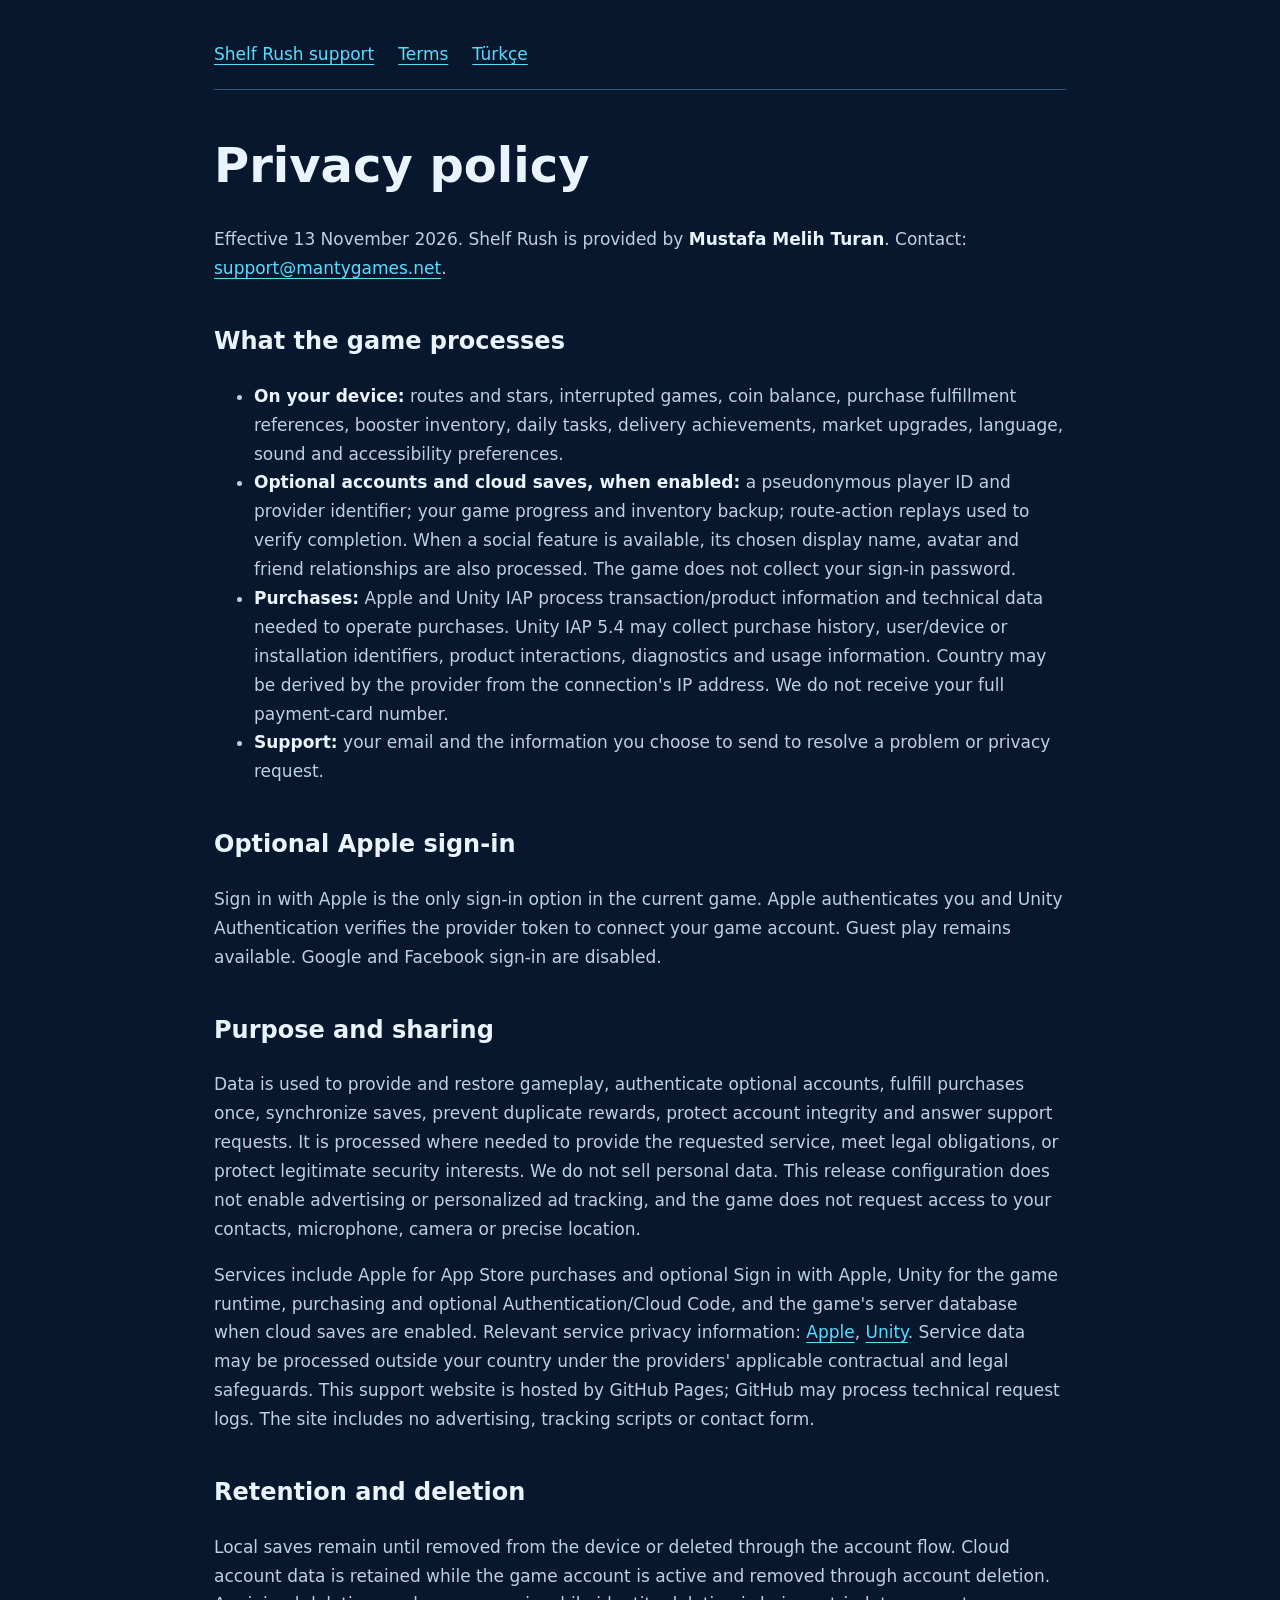
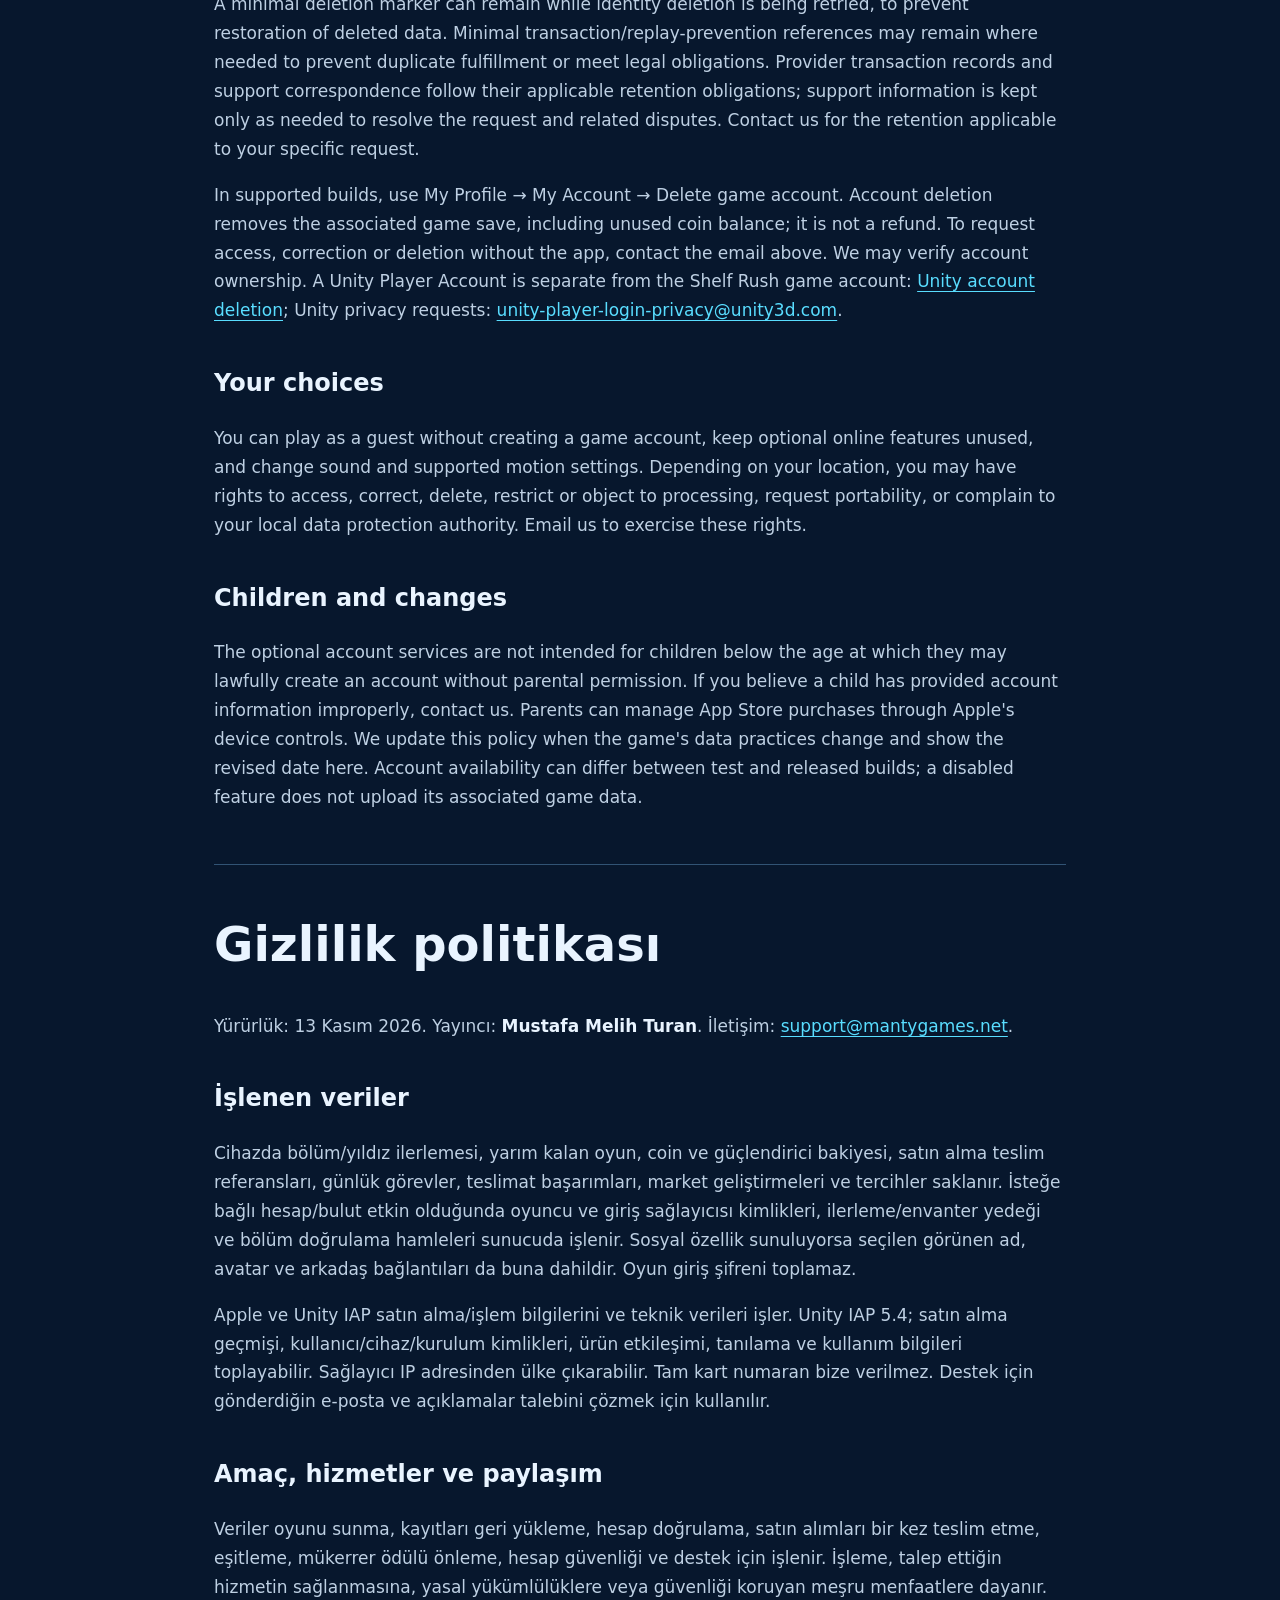
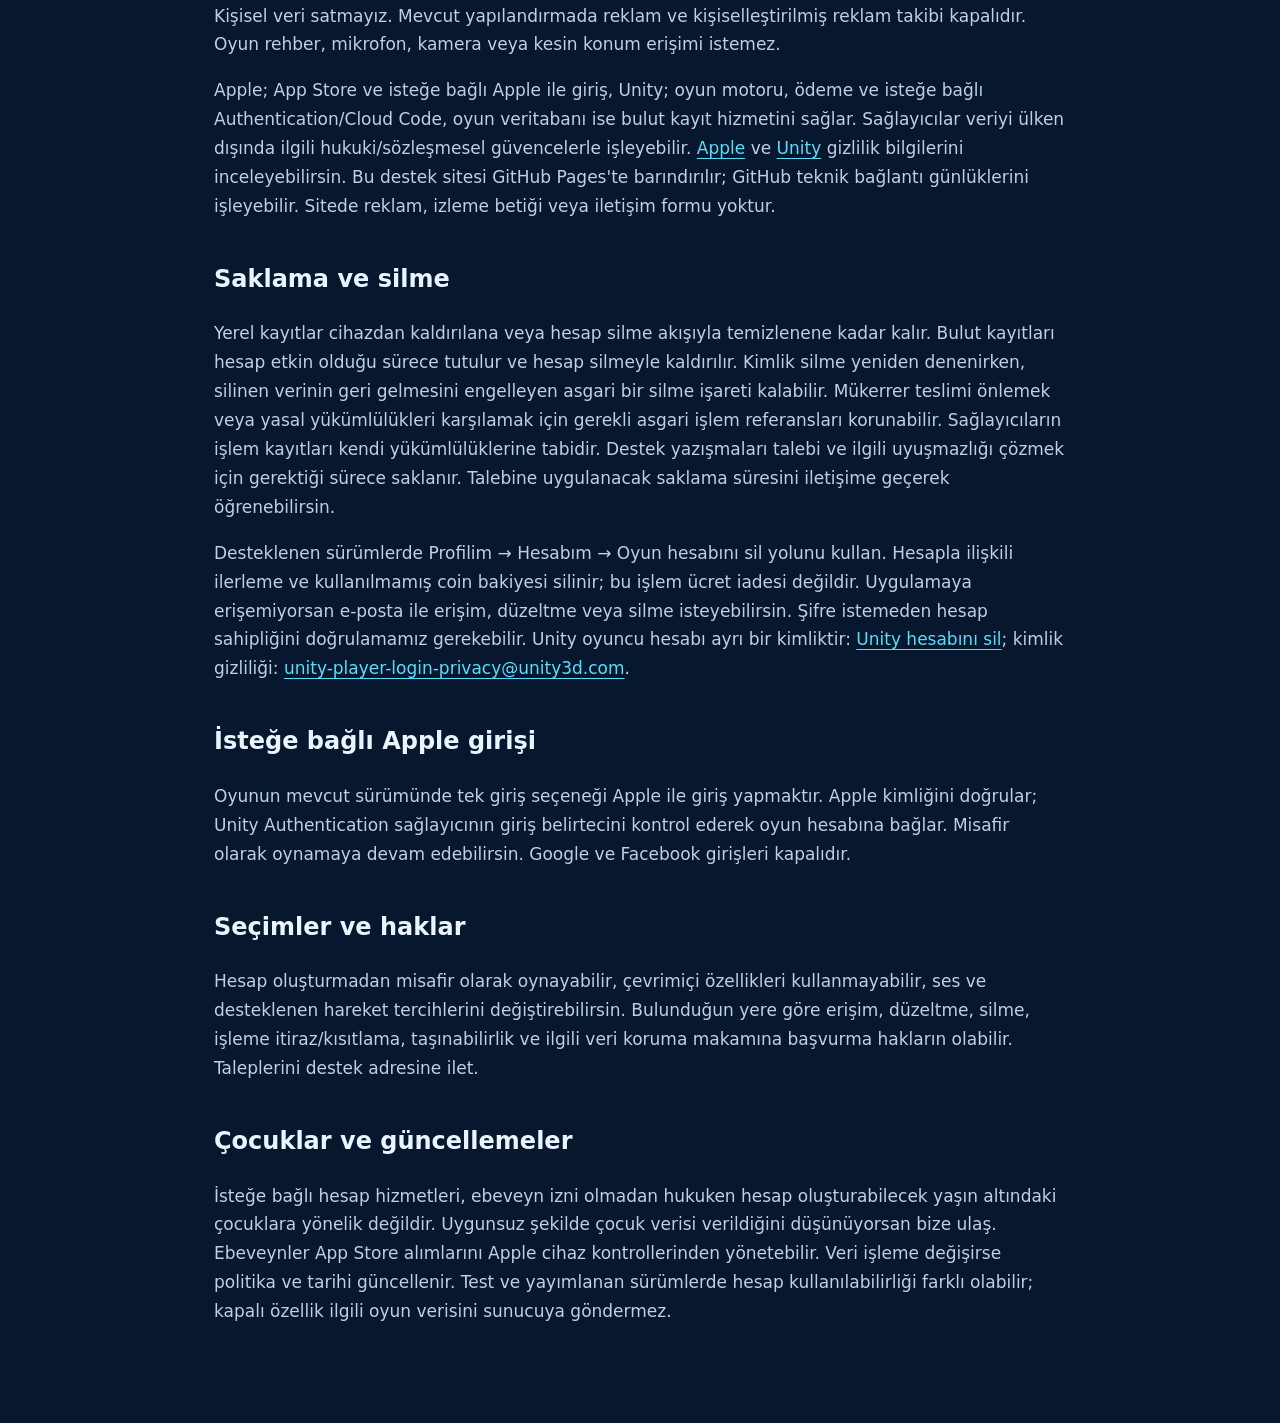
==== commit ea58f07b: "Publish Shelf Rush support and privacy information" ====
--- a/privacy.html
+++ b/privacy.html
@@ -1,12 +1,12 @@
 <!doctype html><html lang="en"><head><meta charset="utf-8"><meta name="viewport" content="width=device-width,initial-scale=1"><title>Shelf Rush — Privacy Policy / Gizlilik Politikası</title><link rel="stylesheet" href="style.css"></head><body><main>
-<nav><a href="index.html">Shelf Rush support</a><a href="terms.html">Terms</a><a href="#tr">Türkçe</a></nav><h1>Privacy policy</h1><p>Effective 13 November 2026. Shelf Rush is provided by <strong>Mustafa Melih Turan</strong>. Contact: <a href="mailto:mmelihturan@gmail.com">mmelihturan@gmail.com</a>.</p>
+<nav><a href="index.html">Shelf Rush support</a><a href="terms.html">Terms</a><a href="#tr">Türkçe</a></nav><h1>Privacy policy</h1><p>Effective 13 November 2026. Shelf Rush is provided by <strong>Mustafa Melih Turan</strong>. Contact: <a href="mailto:support@mantygames.net">support@mantygames.net</a>.</p>
 <h2>What the game processes</h2><ul><li><strong>On your device:</strong> routes and stars, interrupted games, coin balance, purchase fulfillment references, booster inventory, daily tasks, delivery achievements, market upgrades, language, sound and accessibility preferences.</li><li><strong>Optional accounts and cloud saves, when enabled:</strong> a pseudonymous player ID and provider identifier; your game progress and inventory backup; route-action replays used to verify completion. When a social feature is available, its chosen display name, avatar and friend relationships are also processed. The game does not collect your sign-in password.</li><li><strong>Purchases:</strong> Apple and Unity IAP process transaction/product information and technical data needed to operate purchases. Unity IAP 5.4 may collect purchase history, user/device or installation identifiers, product interactions, diagnostics and usage information. Country may be derived by the provider from the connection's IP address. We do not receive your full payment-card number.</li><li><strong>Support:</strong> your email and the information you choose to send to resolve a problem or privacy request.</li></ul>
 <h2>Optional Apple sign-in</h2><p>Sign in with Apple is the only sign-in option in the current game. Apple authenticates you and Unity Authentication verifies the provider token to connect your game account. Guest play remains available. Google and Facebook sign-in are disabled.</p>
 <h2>Purpose and sharing</h2><p>Data is used to provide and restore gameplay, authenticate optional accounts, fulfill purchases once, synchronize saves, prevent duplicate rewards, protect account integrity and answer support requests. It is processed where needed to provide the requested service, meet legal obligations, or protect legitimate security interests. We do not sell personal data. This release configuration does not enable advertising or personalized ad tracking, and the game does not request access to your contacts, microphone, camera or precise location.</p><p>Services include Apple for App Store purchases and optional Sign in with Apple, Unity for the game runtime, purchasing and optional Authentication/Cloud Code, and the game's server database when cloud saves are enabled. Relevant service privacy information: <a href="https://www.apple.com/legal/privacy/">Apple</a>, <a href="https://unity.com/legal/privacy-policy">Unity</a>. Service data may be processed outside your country under the providers' applicable contractual and legal safeguards. This support website is hosted by GitHub Pages; GitHub may process technical request logs. The site includes no advertising, tracking scripts or contact form.</p>
 <h2>Retention and deletion</h2><p>Local saves remain until removed from the device or deleted through the account flow. Cloud account data is retained while the game account is active and removed through account deletion. A minimal deletion marker can remain while identity deletion is being retried, to prevent restoration of deleted data. Minimal transaction/replay-prevention references may remain where needed to prevent duplicate fulfillment or meet legal obligations. Provider transaction records and support correspondence follow their applicable retention obligations; support information is kept only as needed to resolve the request and related disputes. Contact us for the retention applicable to your specific request.</p><p>In supported builds, use My Profile → My Account → Delete game account. Account deletion removes the associated game save, including unused coin balance; it is not a refund. To request access, correction or deletion without the app, contact the email above. We may verify account ownership. A Unity Player Account is separate from the Shelf Rush game account: <a href="https://player-account.unity.com/delete-account">Unity account deletion</a>; Unity privacy requests: <a href="mailto:unity-player-login-privacy@unity3d.com">unity-player-login-privacy@unity3d.com</a>.</p>
 <h2>Your choices</h2><p>You can play as a guest without creating a game account, keep optional online features unused, and change sound and supported motion settings. Depending on your location, you may have rights to access, correct, delete, restrict or object to processing, request portability, or complain to your local data protection authority. Email us to exercise these rights.</p>
 <h2>Children and changes</h2><p>The optional account services are not intended for children below the age at which they may lawfully create an account without parental permission. If you believe a child has provided account information improperly, contact us. Parents can manage App Store purchases through Apple's device controls. We update this policy when the game's data practices change and show the revised date here. Account availability can differ between test and released builds; a disabled feature does not upload its associated game data.</p>
-<hr><section id="tr" lang="tr"><h1>Gizlilik politikası</h1><p>Yürürlük: 13 Kasım 2026. Yayıncı: <strong>Mustafa Melih Turan</strong>. İletişim: <a href="mailto:mmelihturan@gmail.com">mmelihturan@gmail.com</a>.</p>
+<hr><section id="tr" lang="tr"><h1>Gizlilik politikası</h1><p>Yürürlük: 13 Kasım 2026. Yayıncı: <strong>Mustafa Melih Turan</strong>. İletişim: <a href="mailto:support@mantygames.net">support@mantygames.net</a>.</p>
 <h2>İşlenen veriler</h2><p>Cihazda bölüm/yıldız ilerlemesi, yarım kalan oyun, coin ve güçlendirici bakiyesi, satın alma teslim referansları, günlük görevler, teslimat başarımları, market geliştirmeleri ve tercihler saklanır. İsteğe bağlı hesap/bulut etkin olduğunda oyuncu ve giriş sağlayıcısı kimlikleri, ilerleme/envanter yedeği ve bölüm doğrulama hamleleri sunucuda işlenir. Sosyal özellik sunuluyorsa seçilen görünen ad, avatar ve arkadaş bağlantıları da buna dahildir. Oyun giriş şifreni toplamaz.</p><p>Apple ve Unity IAP satın alma/işlem bilgilerini ve teknik verileri işler. Unity IAP 5.4; satın alma geçmişi, kullanıcı/cihaz/kurulum kimlikleri, ürün etkileşimi, tanılama ve kullanım bilgileri toplayabilir. Sağlayıcı IP adresinden ülke çıkarabilir. Tam kart numaran bize verilmez. Destek için gönderdiğin e-posta ve açıklamalar talebini çözmek için kullanılır.</p>
 <h2>Amaç, hizmetler ve paylaşım</h2><p>Veriler oyunu sunma, kayıtları geri yükleme, hesap doğrulama, satın alımları bir kez teslim etme, eşitleme, mükerrer ödülü önleme, hesap güvenliği ve destek için işlenir. İşleme, talep ettiğin hizmetin sağlanmasına, yasal yükümlülüklere veya güvenliği koruyan meşru menfaatlere dayanır. Kişisel veri satmayız. Mevcut yapılandırmada reklam ve kişiselleştirilmiş reklam takibi kapalıdır. Oyun rehber, mikrofon, kamera veya kesin konum erişimi istemez.</p><p>Apple; App Store ve isteğe bağlı Apple ile giriş, Unity; oyun motoru, ödeme ve isteğe bağlı Authentication/Cloud Code, oyun veritabanı ise bulut kayıt hizmetini sağlar. Sağlayıcılar veriyi ülken dışında ilgili hukuki/sözleşmesel güvencelerle işleyebilir. <a href="https://www.apple.com/legal/privacy/">Apple</a> ve <a href="https://unity.com/legal/privacy-policy">Unity</a> gizlilik bilgilerini inceleyebilirsin. Bu destek sitesi GitHub Pages'te barındırılır; GitHub teknik bağlantı günlüklerini işleyebilir. Sitede reklam, izleme betiği veya iletişim formu yoktur.</p>
 <h2>Saklama ve silme</h2><p>Yerel kayıtlar cihazdan kaldırılana veya hesap silme akışıyla temizlenene kadar kalır. Bulut kayıtları hesap etkin olduğu sürece tutulur ve hesap silmeyle kaldırılır. Kimlik silme yeniden denenirken, silinen verinin geri gelmesini engelleyen asgari bir silme işareti kalabilir. Mükerrer teslimi önlemek veya yasal yükümlülükleri karşılamak için gerekli asgari işlem referansları korunabilir. Sağlayıcıların işlem kayıtları kendi yükümlülüklerine tabidir. Destek yazışmaları talebi ve ilgili uyuşmazlığı çözmek için gerektiği sürece saklanır. Talebine uygulanacak saklama süresini iletişime geçerek öğrenebilirsin.</p><p>Desteklenen sürümlerde Profilim → Hesabım → Oyun hesabını sil yolunu kullan. Hesapla ilişkili ilerleme ve kullanılmamış coin bakiyesi silinir; bu işlem ücret iadesi değildir. Uygulamaya erişemiyorsan e-posta ile erişim, düzeltme veya silme isteyebilirsin. Şifre istemeden hesap sahipliğini doğrulamamız gerekebilir. Unity oyuncu hesabı ayrı bir kimliktir: <a href="https://player-account.unity.com/delete-account">Unity hesabını sil</a>; kimlik gizliliği: <a href="mailto:unity-player-login-privacy@unity3d.com">unity-player-login-privacy@unity3d.com</a>.</p>
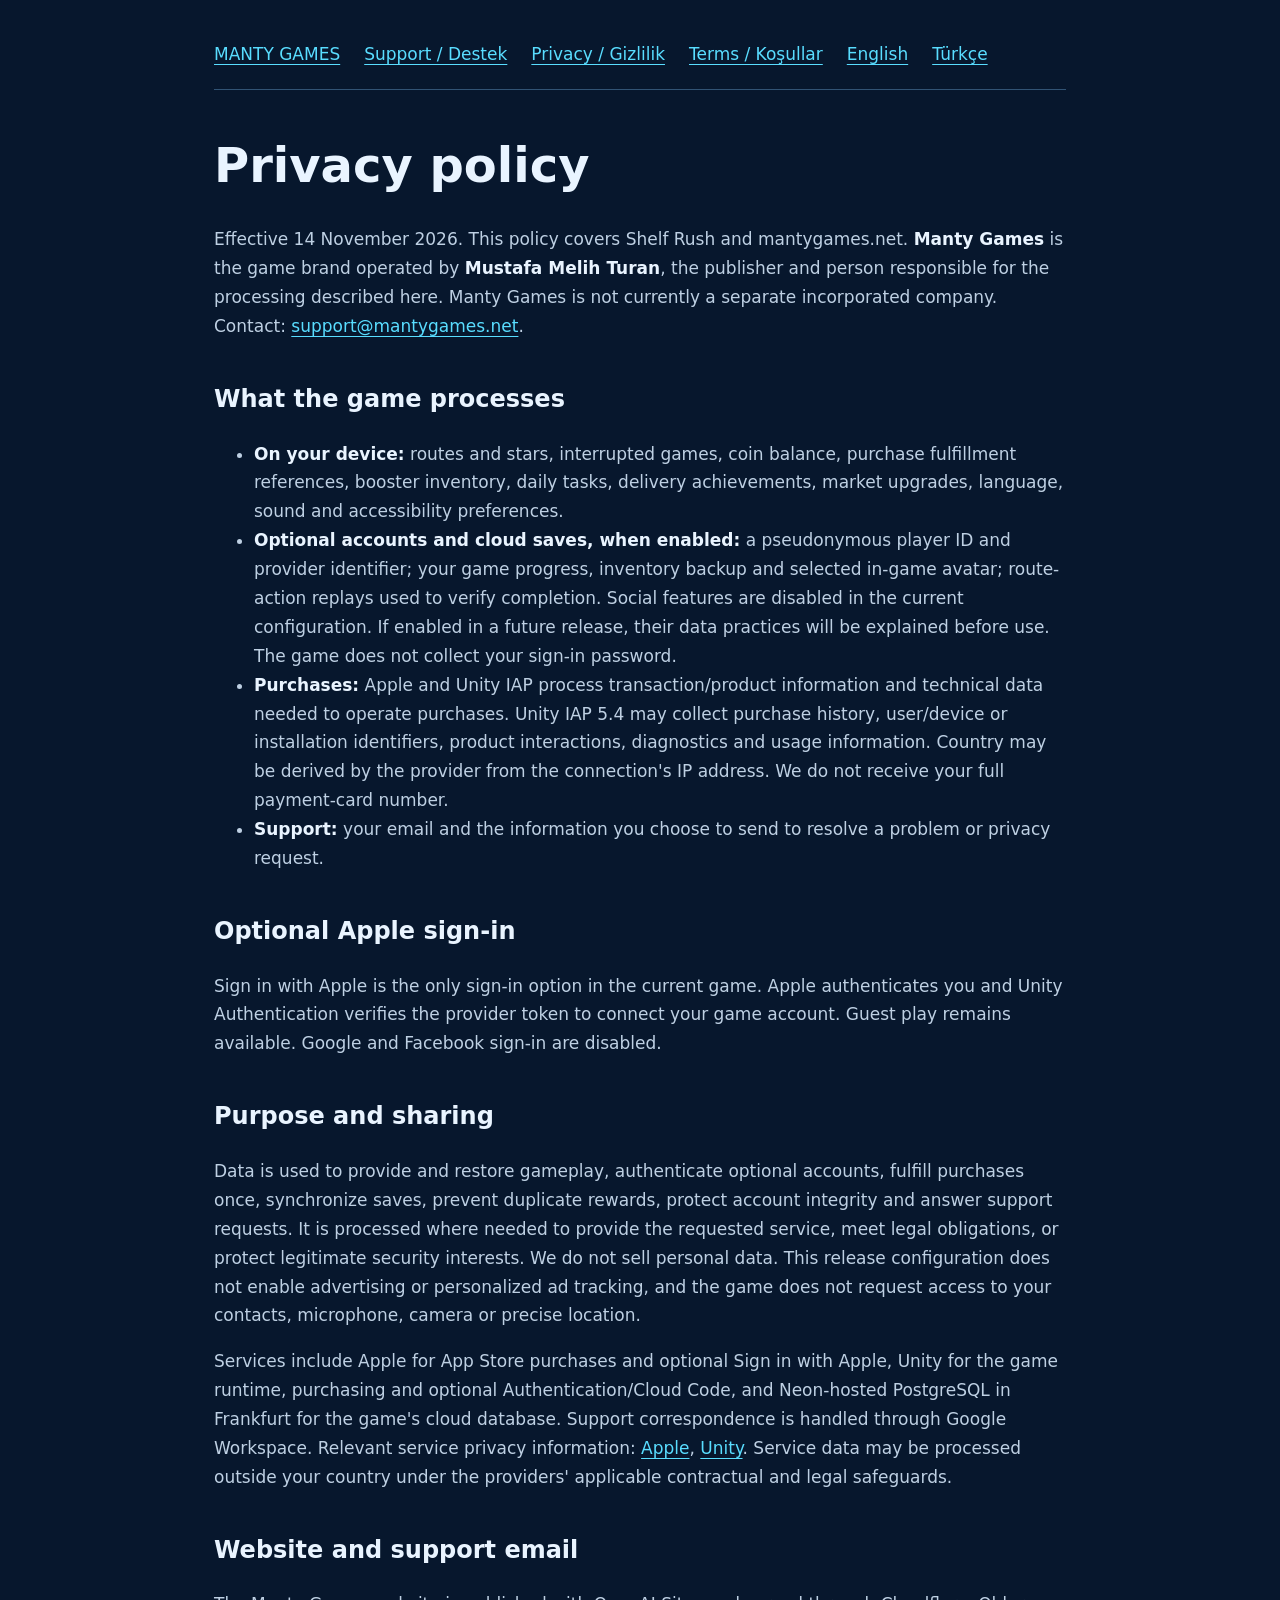
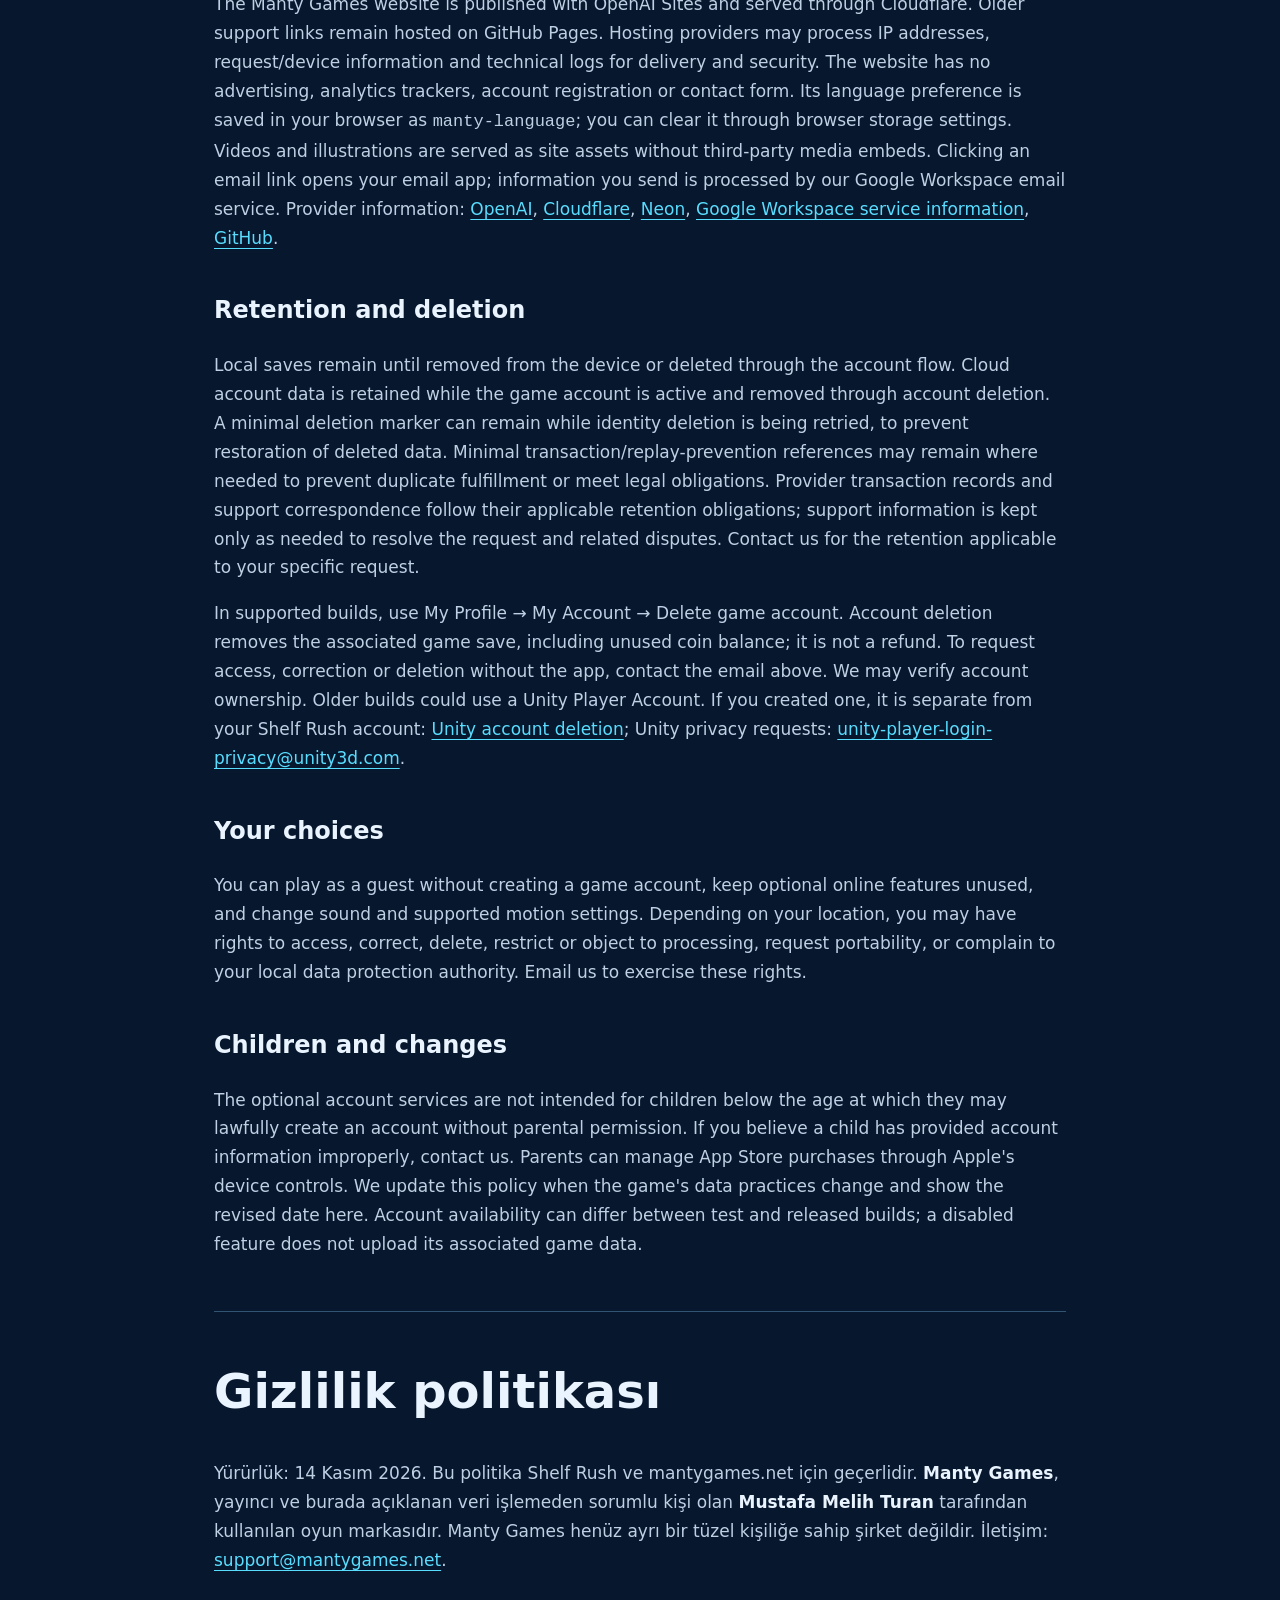
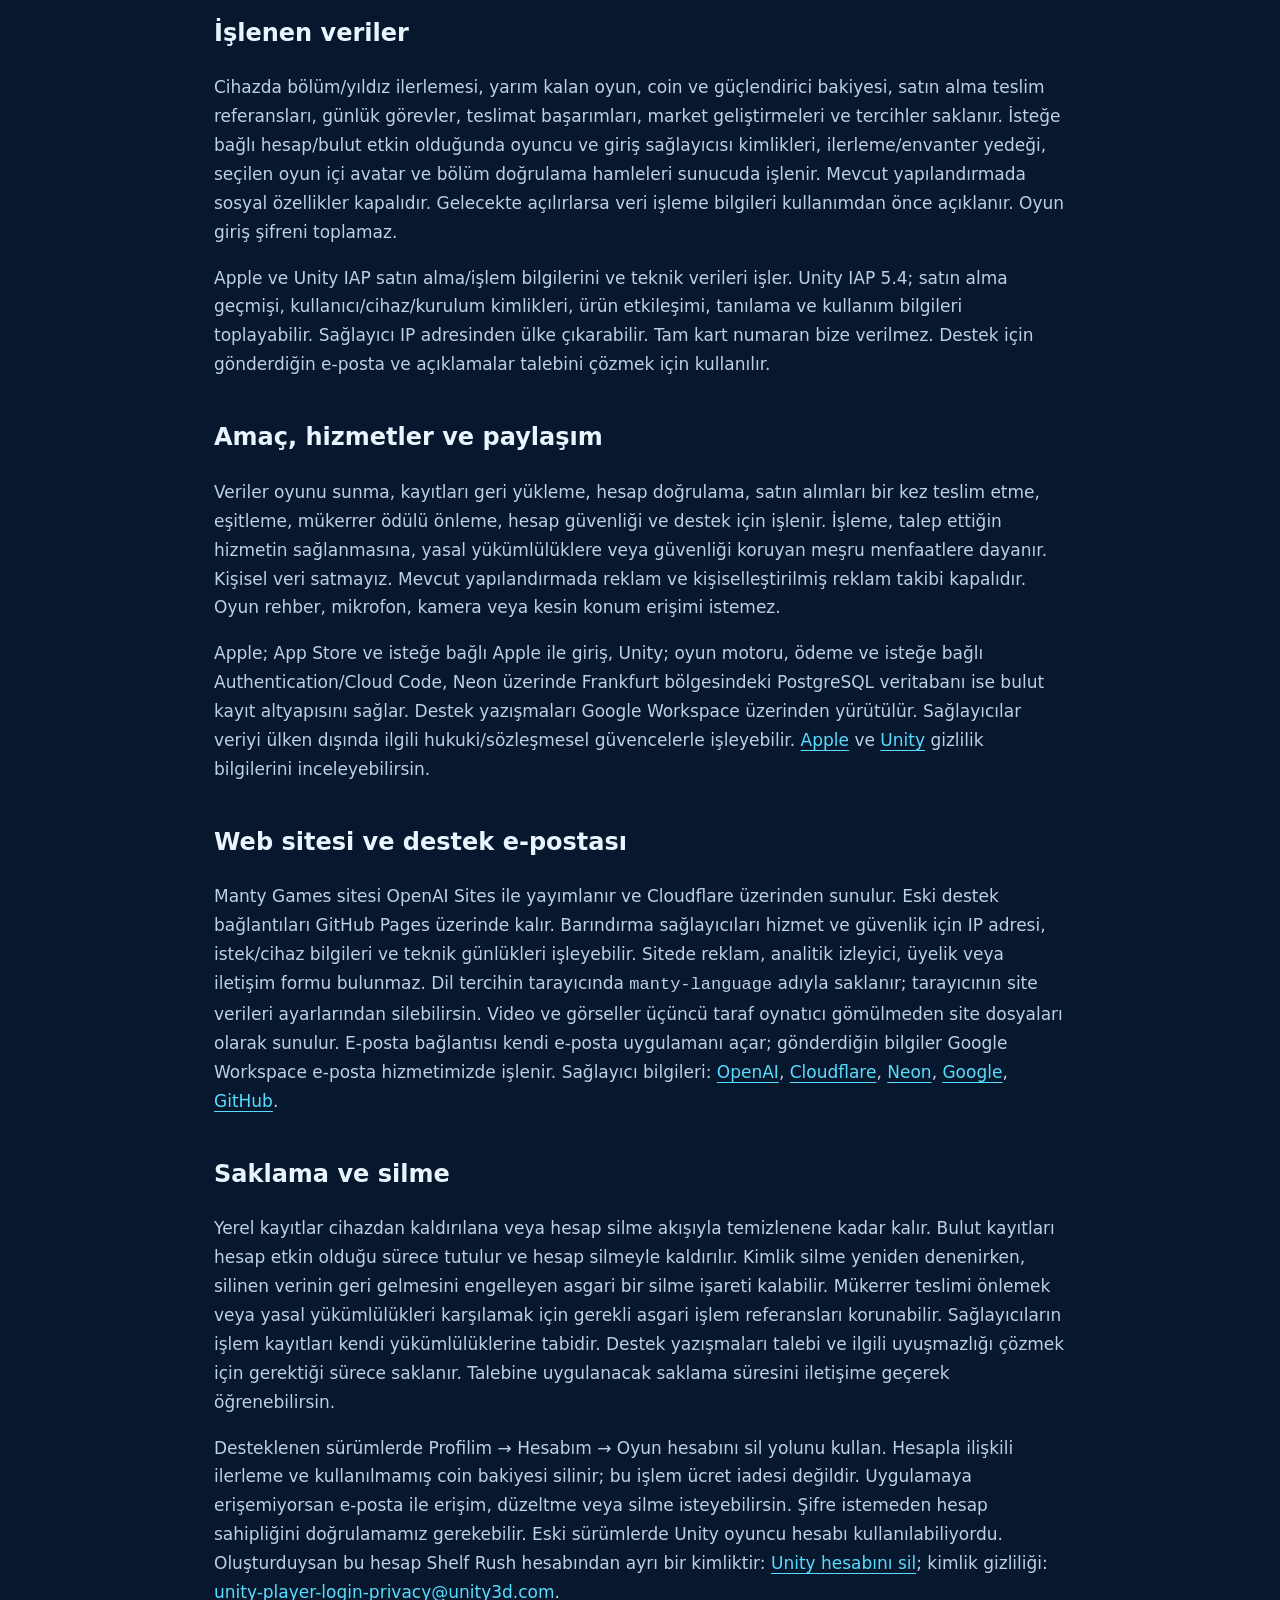
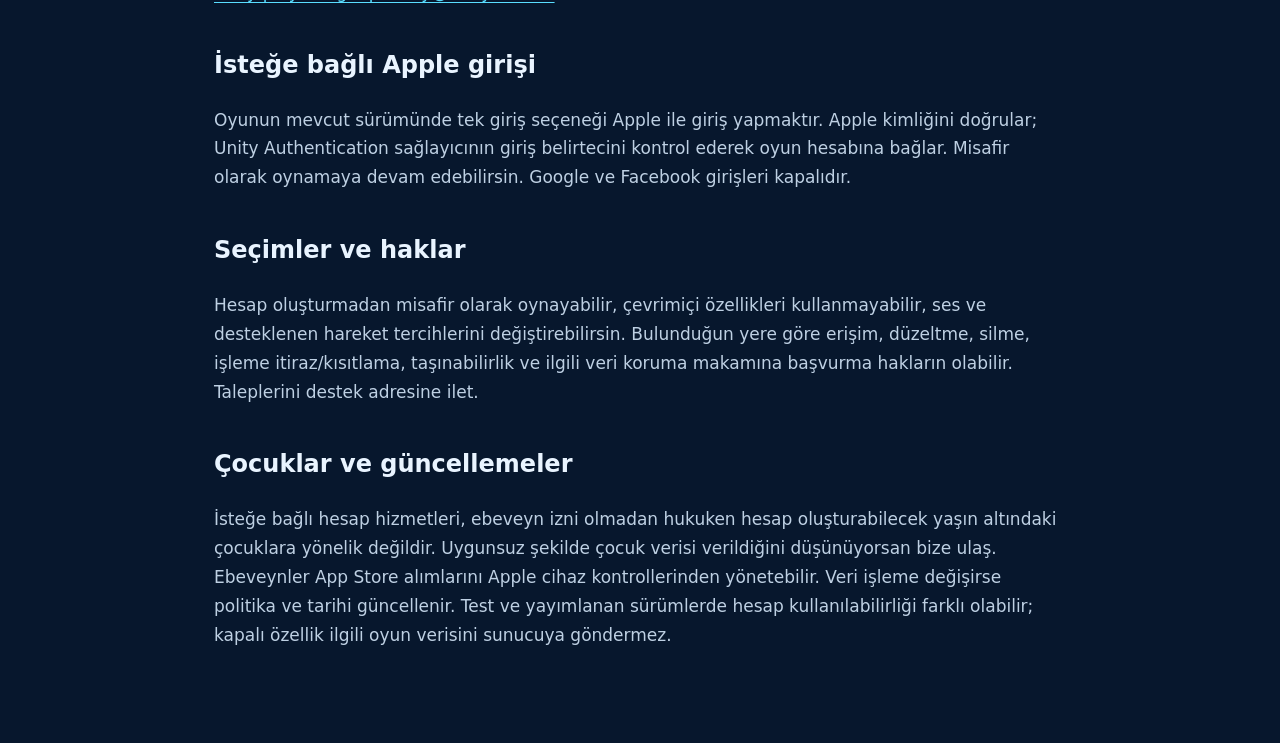
==== commit 59b2ba1a: "Publish Shelf Rush support and privacy information" ====
--- a/privacy.html
+++ b/privacy.html
@@ -1,14 +1,14 @@
-<!doctype html><html lang="en"><head><meta charset="utf-8"><meta name="viewport" content="width=device-width,initial-scale=1"><title>Shelf Rush — Privacy Policy / Gizlilik Politikası</title><link rel="stylesheet" href="style.css"></head><body><main>
-<nav><a href="index.html">Shelf Rush support</a><a href="terms.html">Terms</a><a href="#tr">Türkçe</a></nav><h1>Privacy policy</h1><p>Effective 13 November 2026. Shelf Rush is provided by <strong>Mustafa Melih Turan</strong>. Contact: <a href="mailto:support@mantygames.net">support@mantygames.net</a>.</p>
-<h2>What the game processes</h2><ul><li><strong>On your device:</strong> routes and stars, interrupted games, coin balance, purchase fulfillment references, booster inventory, daily tasks, delivery achievements, market upgrades, language, sound and accessibility preferences.</li><li><strong>Optional accounts and cloud saves, when enabled:</strong> a pseudonymous player ID and provider identifier; your game progress and inventory backup; route-action replays used to verify completion. When a social feature is available, its chosen display name, avatar and friend relationships are also processed. The game does not collect your sign-in password.</li><li><strong>Purchases:</strong> Apple and Unity IAP process transaction/product information and technical data needed to operate purchases. Unity IAP 5.4 may collect purchase history, user/device or installation identifiers, product interactions, diagnostics and usage information. Country may be derived by the provider from the connection's IP address. We do not receive your full payment-card number.</li><li><strong>Support:</strong> your email and the information you choose to send to resolve a problem or privacy request.</li></ul>
+<!doctype html><html lang="en"><head><meta charset="utf-8"><meta name="viewport" content="width=device-width,initial-scale=1"><title>Manty Games — Privacy / Gizlilik</title><link rel="stylesheet" href="style.css"><link rel="canonical" href="https://mantygames.net/privacy.html"><meta name="referrer" content="no-referrer"><meta http-equiv="Content-Security-Policy" content="default-src 'none'; style-src 'self'; img-src 'self' data:; base-uri 'none'; form-action 'none'; object-src 'none'"></head><body><main id="en">
+<nav aria-label="Legal navigation"><a class="brand" href="https://mantygames.net/">MANTY GAMES</a><a href="https://mantygames.net/support.html">Support / Destek</a><a href="privacy.html">Privacy / Gizlilik</a><a href="terms.html">Terms / Koşullar</a><a href="#en" lang="en">English</a><a href="#tr" lang="tr">Türkçe</a></nav><h1>Privacy policy</h1><p>Effective 14 November 2026. This policy covers Shelf Rush and mantygames.net. <strong>Manty Games</strong> is the game brand operated by <strong>Mustafa Melih Turan</strong>, the publisher and person responsible for the processing described here. Manty Games is not currently a separate incorporated company. Contact: <a href="mailto:support@mantygames.net">support@mantygames.net</a>.</p>
+<h2>What the game processes</h2><ul><li><strong>On your device:</strong> routes and stars, interrupted games, coin balance, purchase fulfillment references, booster inventory, daily tasks, delivery achievements, market upgrades, language, sound and accessibility preferences.</li><li><strong>Optional accounts and cloud saves, when enabled:</strong> a pseudonymous player ID and provider identifier; your game progress, inventory backup and selected in-game avatar; route-action replays used to verify completion. Social features are disabled in the current configuration. If enabled in a future release, their data practices will be explained before use. The game does not collect your sign-in password.</li><li><strong>Purchases:</strong> Apple and Unity IAP process transaction/product information and technical data needed to operate purchases. Unity IAP 5.4 may collect purchase history, user/device or installation identifiers, product interactions, diagnostics and usage information. Country may be derived by the provider from the connection's IP address. We do not receive your full payment-card number.</li><li><strong>Support:</strong> your email and the information you choose to send to resolve a problem or privacy request.</li></ul>
 <h2>Optional Apple sign-in</h2><p>Sign in with Apple is the only sign-in option in the current game. Apple authenticates you and Unity Authentication verifies the provider token to connect your game account. Guest play remains available. Google and Facebook sign-in are disabled.</p>
-<h2>Purpose and sharing</h2><p>Data is used to provide and restore gameplay, authenticate optional accounts, fulfill purchases once, synchronize saves, prevent duplicate rewards, protect account integrity and answer support requests. It is processed where needed to provide the requested service, meet legal obligations, or protect legitimate security interests. We do not sell personal data. This release configuration does not enable advertising or personalized ad tracking, and the game does not request access to your contacts, microphone, camera or precise location.</p><p>Services include Apple for App Store purchases and optional Sign in with Apple, Unity for the game runtime, purchasing and optional Authentication/Cloud Code, and the game's server database when cloud saves are enabled. Relevant service privacy information: <a href="https://www.apple.com/legal/privacy/">Apple</a>, <a href="https://unity.com/legal/privacy-policy">Unity</a>. Service data may be processed outside your country under the providers' applicable contractual and legal safeguards. This support website is hosted by GitHub Pages; GitHub may process technical request logs. The site includes no advertising, tracking scripts or contact form.</p>
-<h2>Retention and deletion</h2><p>Local saves remain until removed from the device or deleted through the account flow. Cloud account data is retained while the game account is active and removed through account deletion. A minimal deletion marker can remain while identity deletion is being retried, to prevent restoration of deleted data. Minimal transaction/replay-prevention references may remain where needed to prevent duplicate fulfillment or meet legal obligations. Provider transaction records and support correspondence follow their applicable retention obligations; support information is kept only as needed to resolve the request and related disputes. Contact us for the retention applicable to your specific request.</p><p>In supported builds, use My Profile → My Account → Delete game account. Account deletion removes the associated game save, including unused coin balance; it is not a refund. To request access, correction or deletion without the app, contact the email above. We may verify account ownership. A Unity Player Account is separate from the Shelf Rush game account: <a href="https://player-account.unity.com/delete-account">Unity account deletion</a>; Unity privacy requests: <a href="mailto:unity-player-login-privacy@unity3d.com">unity-player-login-privacy@unity3d.com</a>.</p>
+<h2>Purpose and sharing</h2><p>Data is used to provide and restore gameplay, authenticate optional accounts, fulfill purchases once, synchronize saves, prevent duplicate rewards, protect account integrity and answer support requests. It is processed where needed to provide the requested service, meet legal obligations, or protect legitimate security interests. We do not sell personal data. This release configuration does not enable advertising or personalized ad tracking, and the game does not request access to your contacts, microphone, camera or precise location.</p><p>Services include Apple for App Store purchases and optional Sign in with Apple, Unity for the game runtime, purchasing and optional Authentication/Cloud Code, and Neon-hosted PostgreSQL in Frankfurt for the game's cloud database. Support correspondence is handled through Google Workspace. Relevant service privacy information: <a href="https://www.apple.com/legal/privacy/">Apple</a>, <a href="https://unity.com/legal/privacy-policy">Unity</a>. Service data may be processed outside your country under the providers' applicable contractual and legal safeguards. </p><h2>Website and support email</h2><p>The Manty Games website is published with OpenAI Sites and served through Cloudflare. Older support links remain hosted on GitHub Pages. Hosting providers may process IP addresses, request/device information and technical logs for delivery and security. The website has no advertising, analytics trackers, account registration or contact form. Its language preference is saved in your browser as <code>manty-language</code>; you can clear it through browser storage settings. Videos and illustrations are served as site assets without third-party media embeds. Clicking an email link opens your email app; information you send is processed by our Google Workspace email service. Provider information: <a href="https://openai.com/policies/privacy-policy/">OpenAI</a>, <a href="https://www.cloudflare.com/privacypolicy/">Cloudflare</a>, <a href="https://neon.tech/privacy-policy">Neon</a>, <a href="https://policies.google.com/privacy">Google Workspace service information</a>, <a href="https://docs.github.com/en/site-policy/privacy-policies/github-general-privacy-statement">GitHub</a>.</p>
+<h2>Retention and deletion</h2><p>Local saves remain until removed from the device or deleted through the account flow. Cloud account data is retained while the game account is active and removed through account deletion. A minimal deletion marker can remain while identity deletion is being retried, to prevent restoration of deleted data. Minimal transaction/replay-prevention references may remain where needed to prevent duplicate fulfillment or meet legal obligations. Provider transaction records and support correspondence follow their applicable retention obligations; support information is kept only as needed to resolve the request and related disputes. Contact us for the retention applicable to your specific request.</p><p>In supported builds, use My Profile → My Account → Delete game account. Account deletion removes the associated game save, including unused coin balance; it is not a refund. To request access, correction or deletion without the app, contact the email above. We may verify account ownership. Older builds could use a Unity Player Account. If you created one, it is separate from your Shelf Rush account: <a href="https://player-account.unity.com/delete-account">Unity account deletion</a>; Unity privacy requests: <a href="mailto:unity-player-login-privacy@unity3d.com">unity-player-login-privacy@unity3d.com</a>.</p>
 <h2>Your choices</h2><p>You can play as a guest without creating a game account, keep optional online features unused, and change sound and supported motion settings. Depending on your location, you may have rights to access, correct, delete, restrict or object to processing, request portability, or complain to your local data protection authority. Email us to exercise these rights.</p>
 <h2>Children and changes</h2><p>The optional account services are not intended for children below the age at which they may lawfully create an account without parental permission. If you believe a child has provided account information improperly, contact us. Parents can manage App Store purchases through Apple's device controls. We update this policy when the game's data practices change and show the revised date here. Account availability can differ between test and released builds; a disabled feature does not upload its associated game data.</p>
-<hr><section id="tr" lang="tr"><h1>Gizlilik politikası</h1><p>Yürürlük: 13 Kasım 2026. Yayıncı: <strong>Mustafa Melih Turan</strong>. İletişim: <a href="mailto:support@mantygames.net">support@mantygames.net</a>.</p>
-<h2>İşlenen veriler</h2><p>Cihazda bölüm/yıldız ilerlemesi, yarım kalan oyun, coin ve güçlendirici bakiyesi, satın alma teslim referansları, günlük görevler, teslimat başarımları, market geliştirmeleri ve tercihler saklanır. İsteğe bağlı hesap/bulut etkin olduğunda oyuncu ve giriş sağlayıcısı kimlikleri, ilerleme/envanter yedeği ve bölüm doğrulama hamleleri sunucuda işlenir. Sosyal özellik sunuluyorsa seçilen görünen ad, avatar ve arkadaş bağlantıları da buna dahildir. Oyun giriş şifreni toplamaz.</p><p>Apple ve Unity IAP satın alma/işlem bilgilerini ve teknik verileri işler. Unity IAP 5.4; satın alma geçmişi, kullanıcı/cihaz/kurulum kimlikleri, ürün etkileşimi, tanılama ve kullanım bilgileri toplayabilir. Sağlayıcı IP adresinden ülke çıkarabilir. Tam kart numaran bize verilmez. Destek için gönderdiğin e-posta ve açıklamalar talebini çözmek için kullanılır.</p>
-<h2>Amaç, hizmetler ve paylaşım</h2><p>Veriler oyunu sunma, kayıtları geri yükleme, hesap doğrulama, satın alımları bir kez teslim etme, eşitleme, mükerrer ödülü önleme, hesap güvenliği ve destek için işlenir. İşleme, talep ettiğin hizmetin sağlanmasına, yasal yükümlülüklere veya güvenliği koruyan meşru menfaatlere dayanır. Kişisel veri satmayız. Mevcut yapılandırmada reklam ve kişiselleştirilmiş reklam takibi kapalıdır. Oyun rehber, mikrofon, kamera veya kesin konum erişimi istemez.</p><p>Apple; App Store ve isteğe bağlı Apple ile giriş, Unity; oyun motoru, ödeme ve isteğe bağlı Authentication/Cloud Code, oyun veritabanı ise bulut kayıt hizmetini sağlar. Sağlayıcılar veriyi ülken dışında ilgili hukuki/sözleşmesel güvencelerle işleyebilir. <a href="https://www.apple.com/legal/privacy/">Apple</a> ve <a href="https://unity.com/legal/privacy-policy">Unity</a> gizlilik bilgilerini inceleyebilirsin. Bu destek sitesi GitHub Pages'te barındırılır; GitHub teknik bağlantı günlüklerini işleyebilir. Sitede reklam, izleme betiği veya iletişim formu yoktur.</p>
-<h2>Saklama ve silme</h2><p>Yerel kayıtlar cihazdan kaldırılana veya hesap silme akışıyla temizlenene kadar kalır. Bulut kayıtları hesap etkin olduğu sürece tutulur ve hesap silmeyle kaldırılır. Kimlik silme yeniden denenirken, silinen verinin geri gelmesini engelleyen asgari bir silme işareti kalabilir. Mükerrer teslimi önlemek veya yasal yükümlülükleri karşılamak için gerekli asgari işlem referansları korunabilir. Sağlayıcıların işlem kayıtları kendi yükümlülüklerine tabidir. Destek yazışmaları talebi ve ilgili uyuşmazlığı çözmek için gerektiği sürece saklanır. Talebine uygulanacak saklama süresini iletişime geçerek öğrenebilirsin.</p><p>Desteklenen sürümlerde Profilim → Hesabım → Oyun hesabını sil yolunu kullan. Hesapla ilişkili ilerleme ve kullanılmamış coin bakiyesi silinir; bu işlem ücret iadesi değildir. Uygulamaya erişemiyorsan e-posta ile erişim, düzeltme veya silme isteyebilirsin. Şifre istemeden hesap sahipliğini doğrulamamız gerekebilir. Unity oyuncu hesabı ayrı bir kimliktir: <a href="https://player-account.unity.com/delete-account">Unity hesabını sil</a>; kimlik gizliliği: <a href="mailto:unity-player-login-privacy@unity3d.com">unity-player-login-privacy@unity3d.com</a>.</p>
+<hr><section id="tr" lang="tr"><h1>Gizlilik politikası</h1><p>Yürürlük: 14 Kasım 2026. Bu politika Shelf Rush ve mantygames.net için geçerlidir. <strong>Manty Games</strong>, yayıncı ve burada açıklanan veri işlemeden sorumlu kişi olan <strong>Mustafa Melih Turan</strong> tarafından kullanılan oyun markasıdır. Manty Games henüz ayrı bir tüzel kişiliğe sahip şirket değildir. İletişim: <a href="mailto:support@mantygames.net">support@mantygames.net</a>.</p>
+<h2>İşlenen veriler</h2><p>Cihazda bölüm/yıldız ilerlemesi, yarım kalan oyun, coin ve güçlendirici bakiyesi, satın alma teslim referansları, günlük görevler, teslimat başarımları, market geliştirmeleri ve tercihler saklanır. İsteğe bağlı hesap/bulut etkin olduğunda oyuncu ve giriş sağlayıcısı kimlikleri, ilerleme/envanter yedeği, seçilen oyun içi avatar ve bölüm doğrulama hamleleri sunucuda işlenir. Mevcut yapılandırmada sosyal özellikler kapalıdır. Gelecekte açılırlarsa veri işleme bilgileri kullanımdan önce açıklanır. Oyun giriş şifreni toplamaz.</p><p>Apple ve Unity IAP satın alma/işlem bilgilerini ve teknik verileri işler. Unity IAP 5.4; satın alma geçmişi, kullanıcı/cihaz/kurulum kimlikleri, ürün etkileşimi, tanılama ve kullanım bilgileri toplayabilir. Sağlayıcı IP adresinden ülke çıkarabilir. Tam kart numaran bize verilmez. Destek için gönderdiğin e-posta ve açıklamalar talebini çözmek için kullanılır.</p>
+<h2>Amaç, hizmetler ve paylaşım</h2><p>Veriler oyunu sunma, kayıtları geri yükleme, hesap doğrulama, satın alımları bir kez teslim etme, eşitleme, mükerrer ödülü önleme, hesap güvenliği ve destek için işlenir. İşleme, talep ettiğin hizmetin sağlanmasına, yasal yükümlülüklere veya güvenliği koruyan meşru menfaatlere dayanır. Kişisel veri satmayız. Mevcut yapılandırmada reklam ve kişiselleştirilmiş reklam takibi kapalıdır. Oyun rehber, mikrofon, kamera veya kesin konum erişimi istemez.</p><p>Apple; App Store ve isteğe bağlı Apple ile giriş, Unity; oyun motoru, ödeme ve isteğe bağlı Authentication/Cloud Code, Neon üzerinde Frankfurt bölgesindeki PostgreSQL veritabanı ise bulut kayıt altyapısını sağlar. Destek yazışmaları Google Workspace üzerinden yürütülür. Sağlayıcılar veriyi ülken dışında ilgili hukuki/sözleşmesel güvencelerle işleyebilir. <a href="https://www.apple.com/legal/privacy/">Apple</a> ve <a href="https://unity.com/legal/privacy-policy">Unity</a> gizlilik bilgilerini inceleyebilirsin. </p><h2>Web sitesi ve destek e-postası</h2><p>Manty Games sitesi OpenAI Sites ile yayımlanır ve Cloudflare üzerinden sunulur. Eski destek bağlantıları GitHub Pages üzerinde kalır. Barındırma sağlayıcıları hizmet ve güvenlik için IP adresi, istek/cihaz bilgileri ve teknik günlükleri işleyebilir. Sitede reklam, analitik izleyici, üyelik veya iletişim formu bulunmaz. Dil tercihin tarayıcında <code>manty-language</code> adıyla saklanır; tarayıcının site verileri ayarlarından silebilirsin. Video ve görseller üçüncü taraf oynatıcı gömülmeden site dosyaları olarak sunulur. E-posta bağlantısı kendi e-posta uygulamanı açar; gönderdiğin bilgiler Google Workspace e-posta hizmetimizde işlenir. Sağlayıcı bilgileri: <a href="https://openai.com/policies/privacy-policy/">OpenAI</a>, <a href="https://www.cloudflare.com/privacypolicy/">Cloudflare</a>, <a href="https://neon.tech/privacy-policy">Neon</a>, <a href="https://policies.google.com/privacy">Google</a>, <a href="https://docs.github.com/en/site-policy/privacy-policies/github-general-privacy-statement">GitHub</a>.</p>
+<h2>Saklama ve silme</h2><p>Yerel kayıtlar cihazdan kaldırılana veya hesap silme akışıyla temizlenene kadar kalır. Bulut kayıtları hesap etkin olduğu sürece tutulur ve hesap silmeyle kaldırılır. Kimlik silme yeniden denenirken, silinen verinin geri gelmesini engelleyen asgari bir silme işareti kalabilir. Mükerrer teslimi önlemek veya yasal yükümlülükleri karşılamak için gerekli asgari işlem referansları korunabilir. Sağlayıcıların işlem kayıtları kendi yükümlülüklerine tabidir. Destek yazışmaları talebi ve ilgili uyuşmazlığı çözmek için gerektiği sürece saklanır. Talebine uygulanacak saklama süresini iletişime geçerek öğrenebilirsin.</p><p>Desteklenen sürümlerde Profilim → Hesabım → Oyun hesabını sil yolunu kullan. Hesapla ilişkili ilerleme ve kullanılmamış coin bakiyesi silinir; bu işlem ücret iadesi değildir. Uygulamaya erişemiyorsan e-posta ile erişim, düzeltme veya silme isteyebilirsin. Şifre istemeden hesap sahipliğini doğrulamamız gerekebilir. Eski sürümlerde Unity oyuncu hesabı kullanılabiliyordu. Oluşturduysan bu hesap Shelf Rush hesabından ayrı bir kimliktir: <a href="https://player-account.unity.com/delete-account">Unity hesabını sil</a>; kimlik gizliliği: <a href="mailto:unity-player-login-privacy@unity3d.com">unity-player-login-privacy@unity3d.com</a>.</p>
 <h2>İsteğe bağlı Apple girişi</h2><p>Oyunun mevcut sürümünde tek giriş seçeneği Apple ile giriş yapmaktır. Apple kimliğini doğrular; Unity Authentication sağlayıcının giriş belirtecini kontrol ederek oyun hesabına bağlar. Misafir olarak oynamaya devam edebilirsin. Google ve Facebook girişleri kapalıdır.</p>
 <h2>Seçimler ve haklar</h2><p>Hesap oluşturmadan misafir olarak oynayabilir, çevrimiçi özellikleri kullanmayabilir, ses ve desteklenen hareket tercihlerini değiştirebilirsin. Bulunduğun yere göre erişim, düzeltme, silme, işleme itiraz/kısıtlama, taşınabilirlik ve ilgili veri koruma makamına başvurma hakların olabilir. Taleplerini destek adresine ilet.</p><h2>Çocuklar ve güncellemeler</h2><p>İsteğe bağlı hesap hizmetleri, ebeveyn izni olmadan hukuken hesap oluşturabilecek yaşın altındaki çocuklara yönelik değildir. Uygunsuz şekilde çocuk verisi verildiğini düşünüyorsan bize ulaş. Ebeveynler App Store alımlarını Apple cihaz kontrollerinden yönetebilir. Veri işleme değişirse politika ve tarihi güncellenir. Test ve yayımlanan sürümlerde hesap kullanılabilirliği farklı olabilir; kapalı özellik ilgili oyun verisini sunucuya göndermez.</p></section></main></body></html>
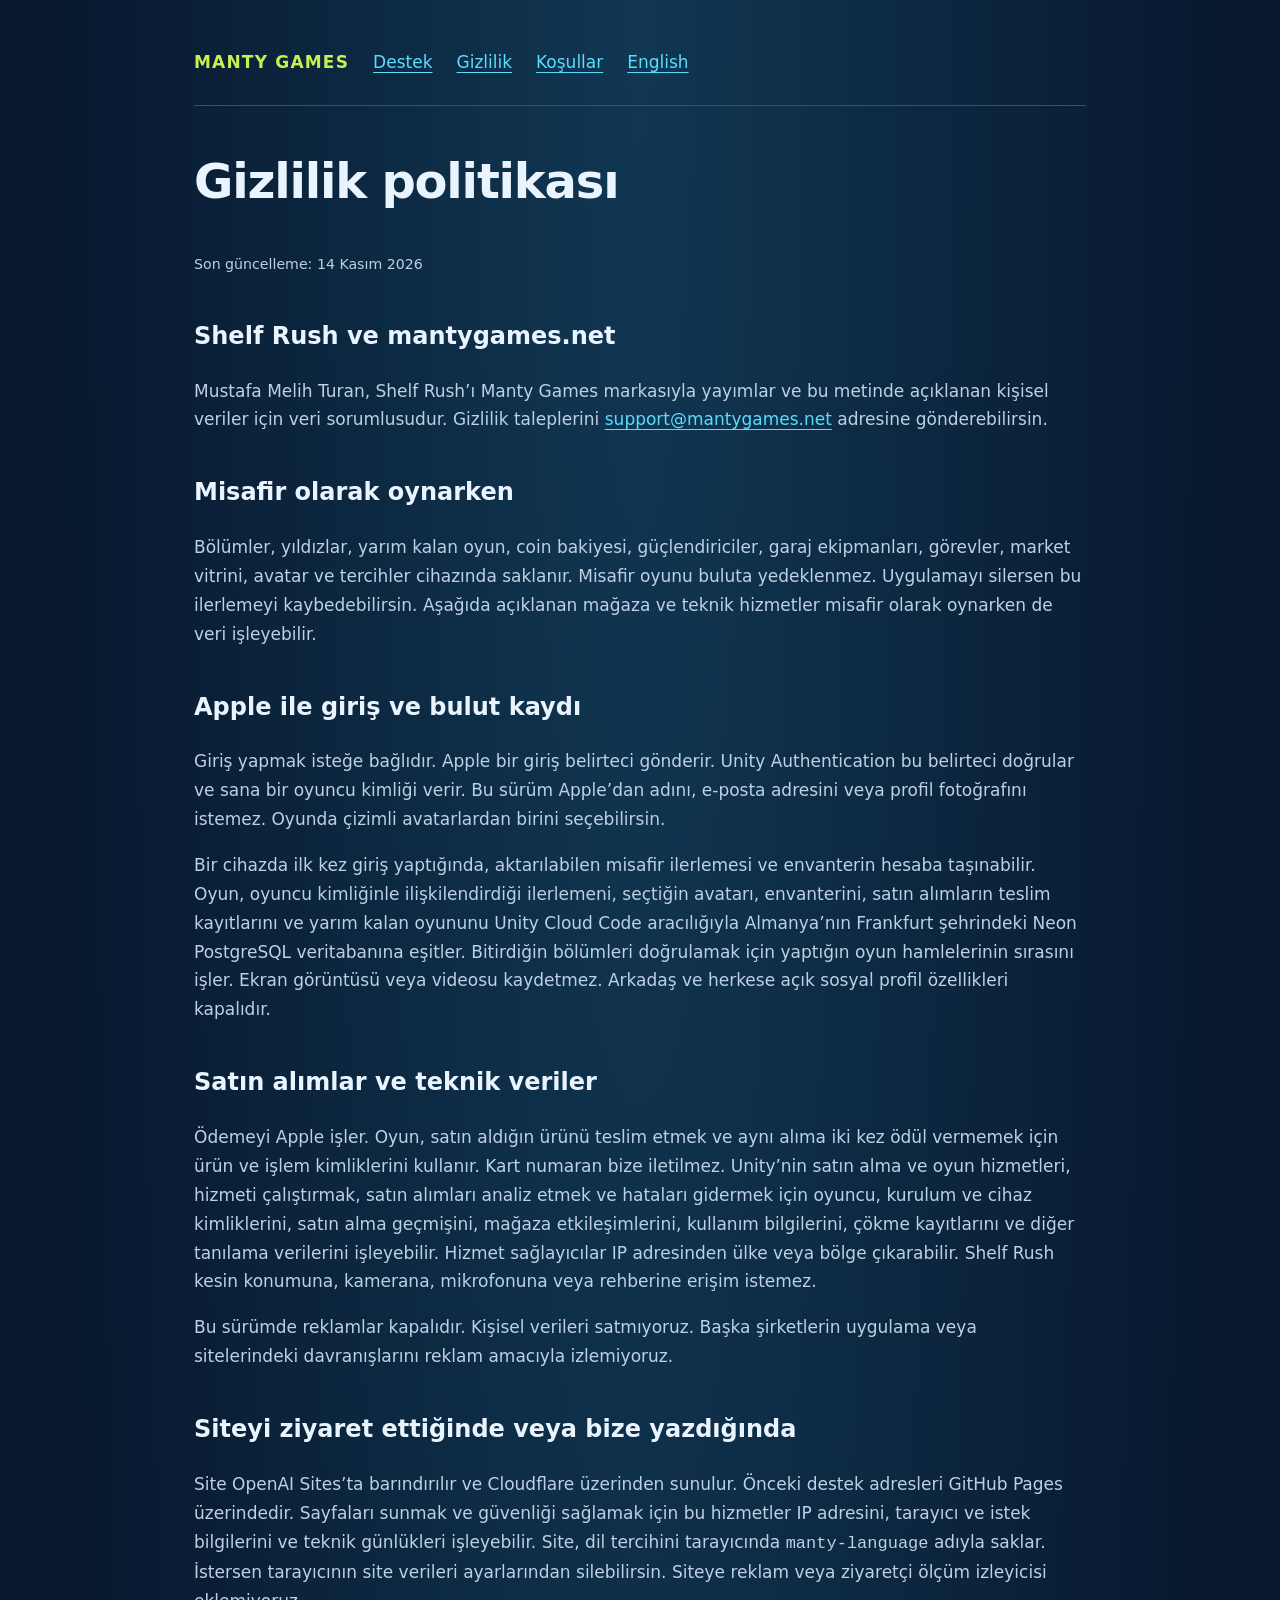
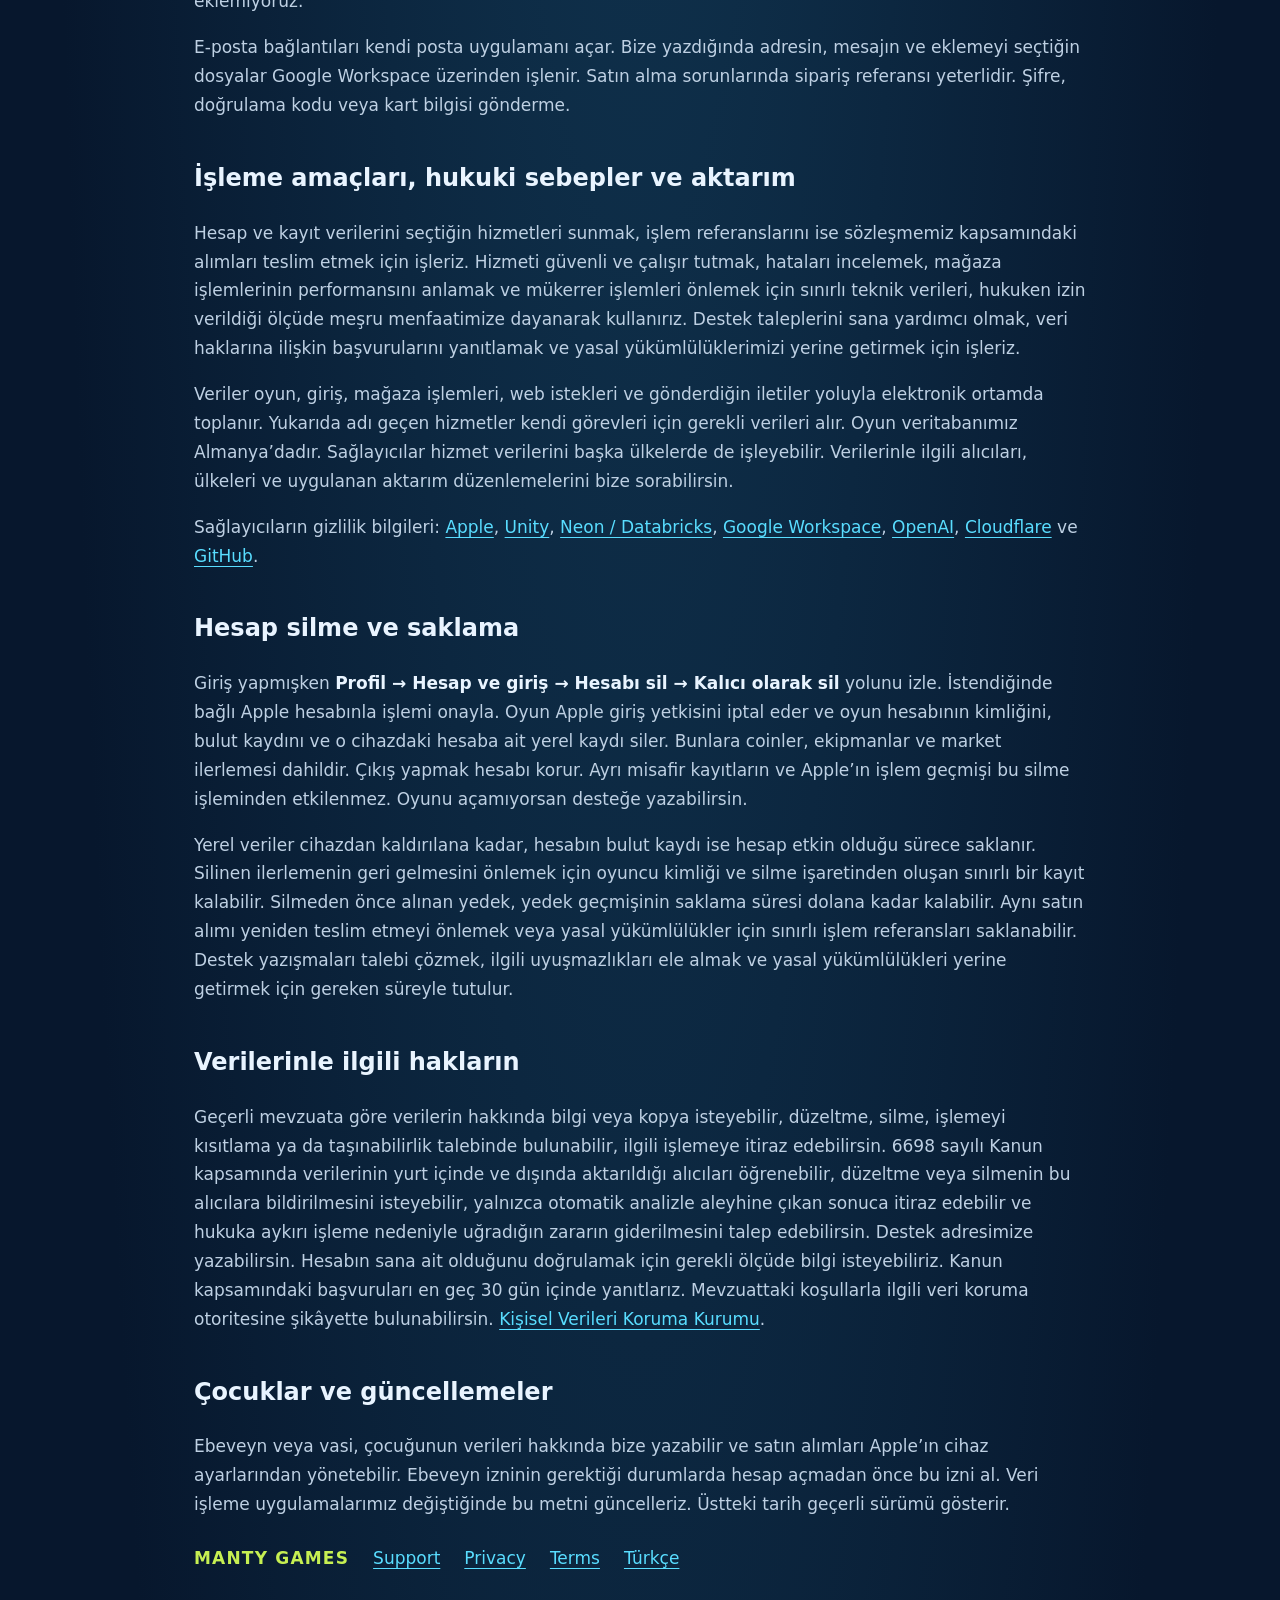
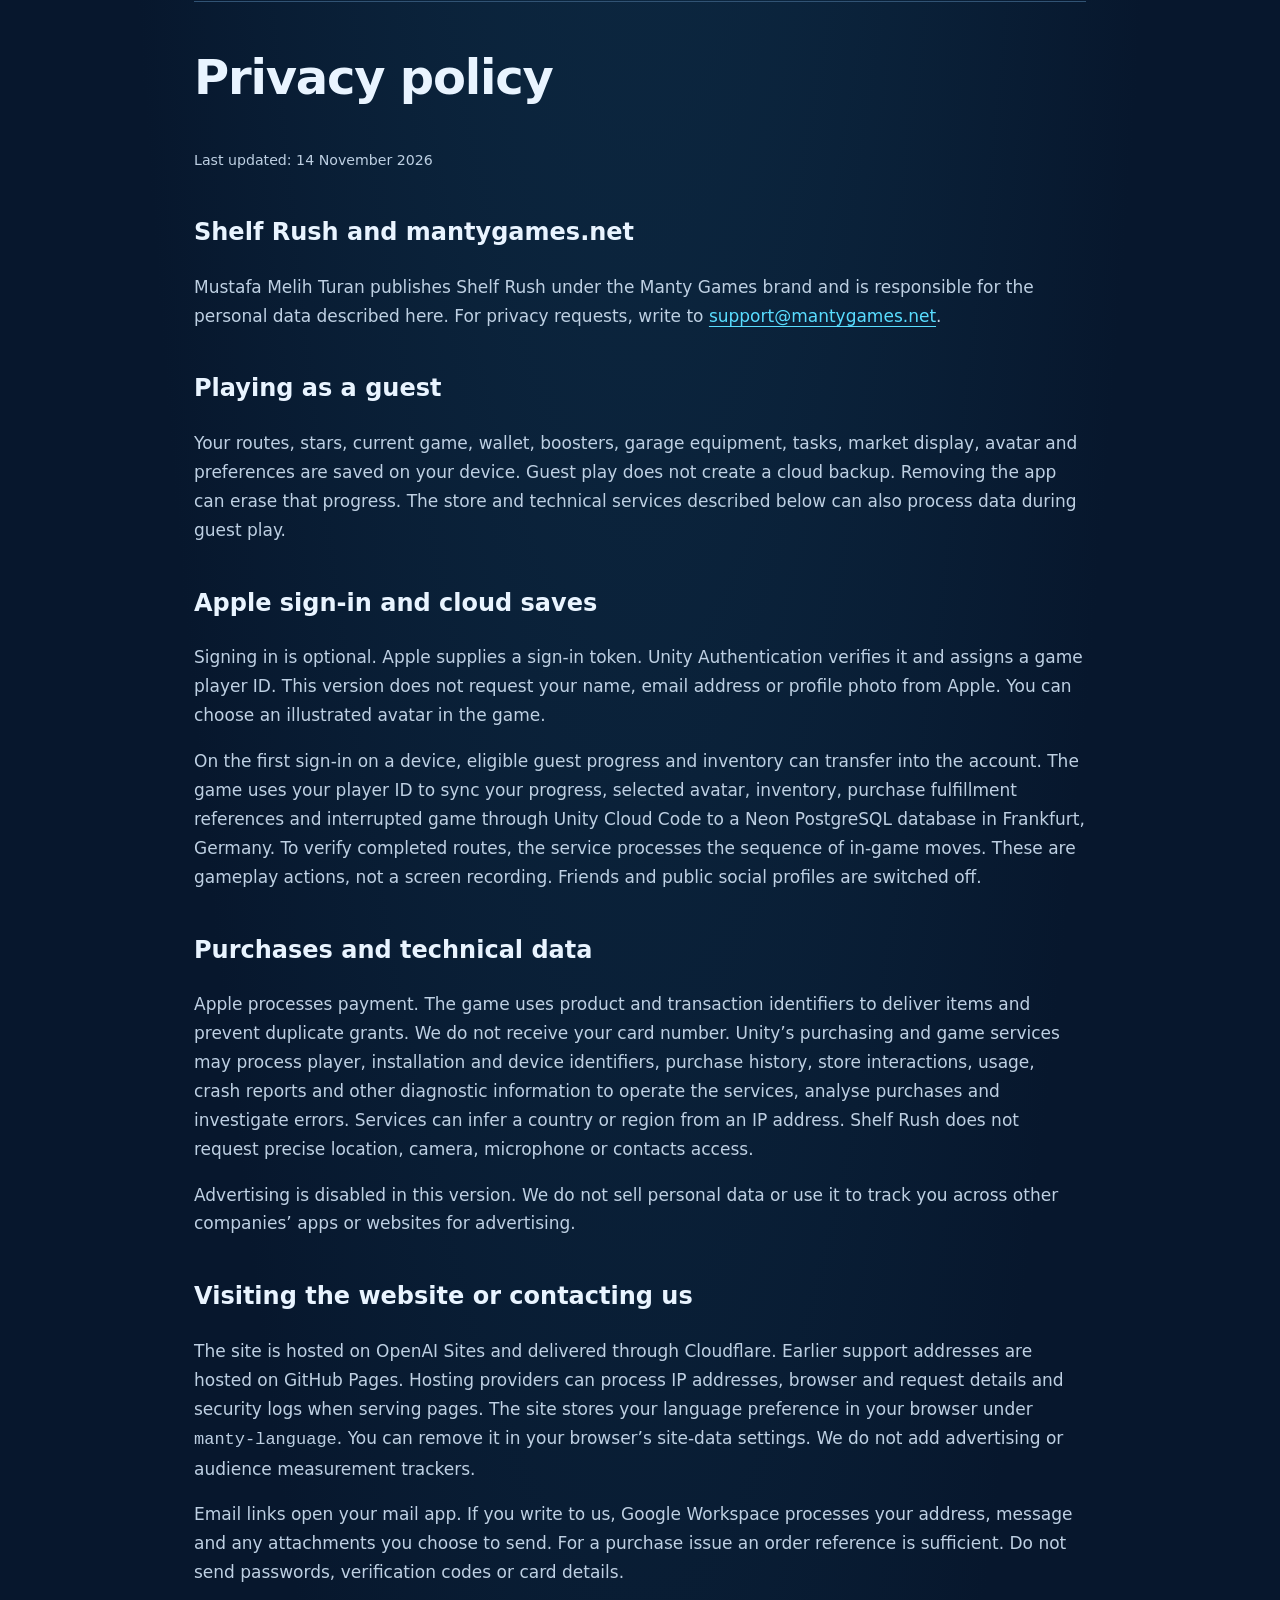
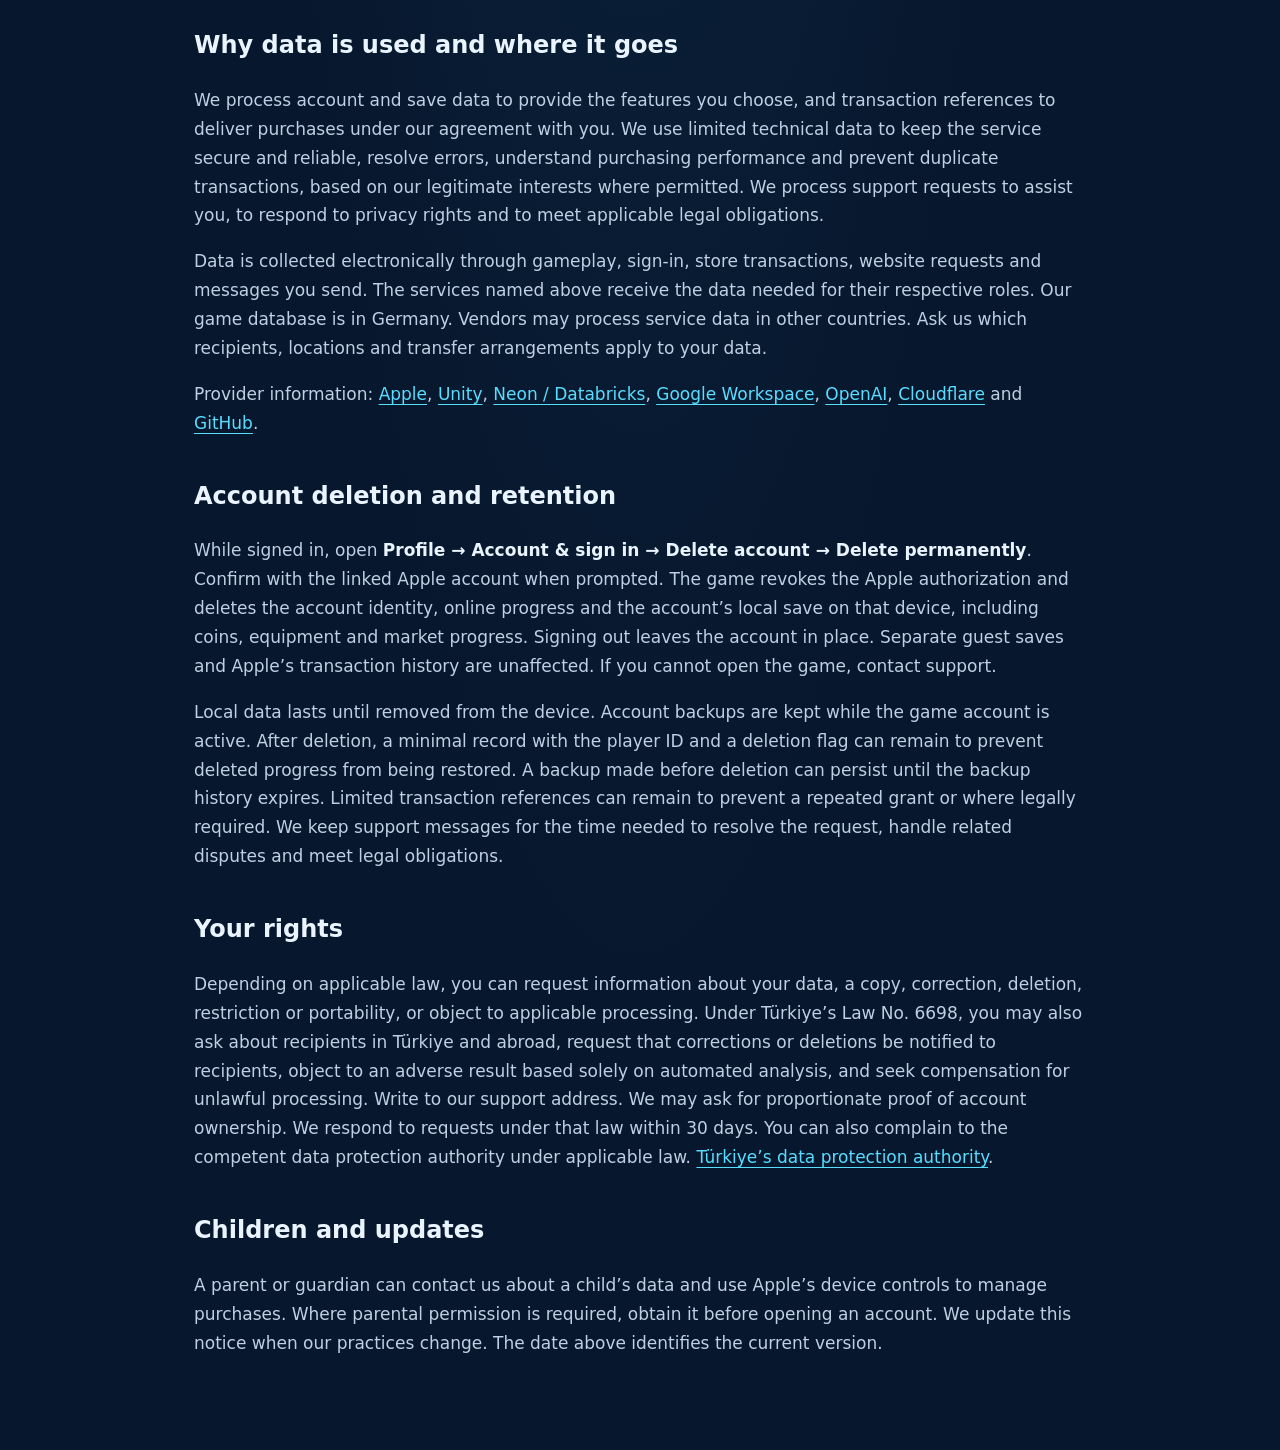
==== commit 79444896: "Publish Shelf Rush support and privacy information" ====
--- a/privacy.html
+++ b/privacy.html
@@ -1,14 +1,62 @@
-<!doctype html><html lang="en"><head><meta charset="utf-8"><meta name="viewport" content="width=device-width,initial-scale=1"><title>Manty Games — Privacy / Gizlilik</title><link rel="stylesheet" href="style.css"><link rel="canonical" href="https://mantygames.net/privacy.html"><meta name="referrer" content="no-referrer"><meta http-equiv="Content-Security-Policy" content="default-src 'none'; style-src 'self'; img-src 'self' data:; base-uri 'none'; form-action 'none'; object-src 'none'"></head><body><main id="en">
-<nav aria-label="Legal navigation"><a class="brand" href="https://mantygames.net/">MANTY GAMES</a><a href="https://mantygames.net/support.html">Support / Destek</a><a href="privacy.html">Privacy / Gizlilik</a><a href="terms.html">Terms / Koşullar</a><a href="#en" lang="en">English</a><a href="#tr" lang="tr">Türkçe</a></nav><h1>Privacy policy</h1><p>Effective 14 November 2026. This policy covers Shelf Rush and mantygames.net. <strong>Manty Games</strong> is the game brand operated by <strong>Mustafa Melih Turan</strong>, the publisher and person responsible for the processing described here. Manty Games is not currently a separate incorporated company. Contact: <a href="mailto:support@mantygames.net">support@mantygames.net</a>.</p>
-<h2>What the game processes</h2><ul><li><strong>On your device:</strong> routes and stars, interrupted games, coin balance, purchase fulfillment references, booster inventory, daily tasks, delivery achievements, market upgrades, language, sound and accessibility preferences.</li><li><strong>Optional accounts and cloud saves, when enabled:</strong> a pseudonymous player ID and provider identifier; your game progress, inventory backup and selected in-game avatar; route-action replays used to verify completion. Social features are disabled in the current configuration. If enabled in a future release, their data practices will be explained before use. The game does not collect your sign-in password.</li><li><strong>Purchases:</strong> Apple and Unity IAP process transaction/product information and technical data needed to operate purchases. Unity IAP 5.4 may collect purchase history, user/device or installation identifiers, product interactions, diagnostics and usage information. Country may be derived by the provider from the connection's IP address. We do not receive your full payment-card number.</li><li><strong>Support:</strong> your email and the information you choose to send to resolve a problem or privacy request.</li></ul>
-<h2>Optional Apple sign-in</h2><p>Sign in with Apple is the only sign-in option in the current game. Apple authenticates you and Unity Authentication verifies the provider token to connect your game account. Guest play remains available. Google and Facebook sign-in are disabled.</p>
-<h2>Purpose and sharing</h2><p>Data is used to provide and restore gameplay, authenticate optional accounts, fulfill purchases once, synchronize saves, prevent duplicate rewards, protect account integrity and answer support requests. It is processed where needed to provide the requested service, meet legal obligations, or protect legitimate security interests. We do not sell personal data. This release configuration does not enable advertising or personalized ad tracking, and the game does not request access to your contacts, microphone, camera or precise location.</p><p>Services include Apple for App Store purchases and optional Sign in with Apple, Unity for the game runtime, purchasing and optional Authentication/Cloud Code, and Neon-hosted PostgreSQL in Frankfurt for the game's cloud database. Support correspondence is handled through Google Workspace. Relevant service privacy information: <a href="https://www.apple.com/legal/privacy/">Apple</a>, <a href="https://unity.com/legal/privacy-policy">Unity</a>. Service data may be processed outside your country under the providers' applicable contractual and legal safeguards. </p><h2>Website and support email</h2><p>The Manty Games website is published with OpenAI Sites and served through Cloudflare. Older support links remain hosted on GitHub Pages. Hosting providers may process IP addresses, request/device information and technical logs for delivery and security. The website has no advertising, analytics trackers, account registration or contact form. Its language preference is saved in your browser as <code>manty-language</code>; you can clear it through browser storage settings. Videos and illustrations are served as site assets without third-party media embeds. Clicking an email link opens your email app; information you send is processed by our Google Workspace email service. Provider information: <a href="https://openai.com/policies/privacy-policy/">OpenAI</a>, <a href="https://www.cloudflare.com/privacypolicy/">Cloudflare</a>, <a href="https://neon.tech/privacy-policy">Neon</a>, <a href="https://policies.google.com/privacy">Google Workspace service information</a>, <a href="https://docs.github.com/en/site-policy/privacy-policies/github-general-privacy-statement">GitHub</a>.</p>
-<h2>Retention and deletion</h2><p>Local saves remain until removed from the device or deleted through the account flow. Cloud account data is retained while the game account is active and removed through account deletion. A minimal deletion marker can remain while identity deletion is being retried, to prevent restoration of deleted data. Minimal transaction/replay-prevention references may remain where needed to prevent duplicate fulfillment or meet legal obligations. Provider transaction records and support correspondence follow their applicable retention obligations; support information is kept only as needed to resolve the request and related disputes. Contact us for the retention applicable to your specific request.</p><p>In supported builds, use My Profile → My Account → Delete game account. Account deletion removes the associated game save, including unused coin balance; it is not a refund. To request access, correction or deletion without the app, contact the email above. We may verify account ownership. Older builds could use a Unity Player Account. If you created one, it is separate from your Shelf Rush account: <a href="https://player-account.unity.com/delete-account">Unity account deletion</a>; Unity privacy requests: <a href="mailto:unity-player-login-privacy@unity3d.com">unity-player-login-privacy@unity3d.com</a>.</p>
-<h2>Your choices</h2><p>You can play as a guest without creating a game account, keep optional online features unused, and change sound and supported motion settings. Depending on your location, you may have rights to access, correct, delete, restrict or object to processing, request portability, or complain to your local data protection authority. Email us to exercise these rights.</p>
-<h2>Children and changes</h2><p>The optional account services are not intended for children below the age at which they may lawfully create an account without parental permission. If you believe a child has provided account information improperly, contact us. Parents can manage App Store purchases through Apple's device controls. We update this policy when the game's data practices change and show the revised date here. Account availability can differ between test and released builds; a disabled feature does not upload its associated game data.</p>
-<hr><section id="tr" lang="tr"><h1>Gizlilik politikası</h1><p>Yürürlük: 14 Kasım 2026. Bu politika Shelf Rush ve mantygames.net için geçerlidir. <strong>Manty Games</strong>, yayıncı ve burada açıklanan veri işlemeden sorumlu kişi olan <strong>Mustafa Melih Turan</strong> tarafından kullanılan oyun markasıdır. Manty Games henüz ayrı bir tüzel kişiliğe sahip şirket değildir. İletişim: <a href="mailto:support@mantygames.net">support@mantygames.net</a>.</p>
-<h2>İşlenen veriler</h2><p>Cihazda bölüm/yıldız ilerlemesi, yarım kalan oyun, coin ve güçlendirici bakiyesi, satın alma teslim referansları, günlük görevler, teslimat başarımları, market geliştirmeleri ve tercihler saklanır. İsteğe bağlı hesap/bulut etkin olduğunda oyuncu ve giriş sağlayıcısı kimlikleri, ilerleme/envanter yedeği, seçilen oyun içi avatar ve bölüm doğrulama hamleleri sunucuda işlenir. Mevcut yapılandırmada sosyal özellikler kapalıdır. Gelecekte açılırlarsa veri işleme bilgileri kullanımdan önce açıklanır. Oyun giriş şifreni toplamaz.</p><p>Apple ve Unity IAP satın alma/işlem bilgilerini ve teknik verileri işler. Unity IAP 5.4; satın alma geçmişi, kullanıcı/cihaz/kurulum kimlikleri, ürün etkileşimi, tanılama ve kullanım bilgileri toplayabilir. Sağlayıcı IP adresinden ülke çıkarabilir. Tam kart numaran bize verilmez. Destek için gönderdiğin e-posta ve açıklamalar talebini çözmek için kullanılır.</p>
-<h2>Amaç, hizmetler ve paylaşım</h2><p>Veriler oyunu sunma, kayıtları geri yükleme, hesap doğrulama, satın alımları bir kez teslim etme, eşitleme, mükerrer ödülü önleme, hesap güvenliği ve destek için işlenir. İşleme, talep ettiğin hizmetin sağlanmasına, yasal yükümlülüklere veya güvenliği koruyan meşru menfaatlere dayanır. Kişisel veri satmayız. Mevcut yapılandırmada reklam ve kişiselleştirilmiş reklam takibi kapalıdır. Oyun rehber, mikrofon, kamera veya kesin konum erişimi istemez.</p><p>Apple; App Store ve isteğe bağlı Apple ile giriş, Unity; oyun motoru, ödeme ve isteğe bağlı Authentication/Cloud Code, Neon üzerinde Frankfurt bölgesindeki PostgreSQL veritabanı ise bulut kayıt altyapısını sağlar. Destek yazışmaları Google Workspace üzerinden yürütülür. Sağlayıcılar veriyi ülken dışında ilgili hukuki/sözleşmesel güvencelerle işleyebilir. <a href="https://www.apple.com/legal/privacy/">Apple</a> ve <a href="https://unity.com/legal/privacy-policy">Unity</a> gizlilik bilgilerini inceleyebilirsin. </p><h2>Web sitesi ve destek e-postası</h2><p>Manty Games sitesi OpenAI Sites ile yayımlanır ve Cloudflare üzerinden sunulur. Eski destek bağlantıları GitHub Pages üzerinde kalır. Barındırma sağlayıcıları hizmet ve güvenlik için IP adresi, istek/cihaz bilgileri ve teknik günlükleri işleyebilir. Sitede reklam, analitik izleyici, üyelik veya iletişim formu bulunmaz. Dil tercihin tarayıcında <code>manty-language</code> adıyla saklanır; tarayıcının site verileri ayarlarından silebilirsin. Video ve görseller üçüncü taraf oynatıcı gömülmeden site dosyaları olarak sunulur. E-posta bağlantısı kendi e-posta uygulamanı açar; gönderdiğin bilgiler Google Workspace e-posta hizmetimizde işlenir. Sağlayıcı bilgileri: <a href="https://openai.com/policies/privacy-policy/">OpenAI</a>, <a href="https://www.cloudflare.com/privacypolicy/">Cloudflare</a>, <a href="https://neon.tech/privacy-policy">Neon</a>, <a href="https://policies.google.com/privacy">Google</a>, <a href="https://docs.github.com/en/site-policy/privacy-policies/github-general-privacy-statement">GitHub</a>.</p>
-<h2>Saklama ve silme</h2><p>Yerel kayıtlar cihazdan kaldırılana veya hesap silme akışıyla temizlenene kadar kalır. Bulut kayıtları hesap etkin olduğu sürece tutulur ve hesap silmeyle kaldırılır. Kimlik silme yeniden denenirken, silinen verinin geri gelmesini engelleyen asgari bir silme işareti kalabilir. Mükerrer teslimi önlemek veya yasal yükümlülükleri karşılamak için gerekli asgari işlem referansları korunabilir. Sağlayıcıların işlem kayıtları kendi yükümlülüklerine tabidir. Destek yazışmaları talebi ve ilgili uyuşmazlığı çözmek için gerektiği sürece saklanır. Talebine uygulanacak saklama süresini iletişime geçerek öğrenebilirsin.</p><p>Desteklenen sürümlerde Profilim → Hesabım → Oyun hesabını sil yolunu kullan. Hesapla ilişkili ilerleme ve kullanılmamış coin bakiyesi silinir; bu işlem ücret iadesi değildir. Uygulamaya erişemiyorsan e-posta ile erişim, düzeltme veya silme isteyebilirsin. Şifre istemeden hesap sahipliğini doğrulamamız gerekebilir. Eski sürümlerde Unity oyuncu hesabı kullanılabiliyordu. Oluşturduysan bu hesap Shelf Rush hesabından ayrı bir kimliktir: <a href="https://player-account.unity.com/delete-account">Unity hesabını sil</a>; kimlik gizliliği: <a href="mailto:unity-player-login-privacy@unity3d.com">unity-player-login-privacy@unity3d.com</a>.</p>
-<h2>İsteğe bağlı Apple girişi</h2><p>Oyunun mevcut sürümünde tek giriş seçeneği Apple ile giriş yapmaktır. Apple kimliğini doğrular; Unity Authentication sağlayıcının giriş belirtecini kontrol ederek oyun hesabına bağlar. Misafir olarak oynamaya devam edebilirsin. Google ve Facebook girişleri kapalıdır.</p>
-<h2>Seçimler ve haklar</h2><p>Hesap oluşturmadan misafir olarak oynayabilir, çevrimiçi özellikleri kullanmayabilir, ses ve desteklenen hareket tercihlerini değiştirebilirsin. Bulunduğun yere göre erişim, düzeltme, silme, işleme itiraz/kısıtlama, taşınabilirlik ve ilgili veri koruma makamına başvurma hakların olabilir. Taleplerini destek adresine ilet.</p><h2>Çocuklar ve güncellemeler</h2><p>İsteğe bağlı hesap hizmetleri, ebeveyn izni olmadan hukuken hesap oluşturabilecek yaşın altındaki çocuklara yönelik değildir. Uygunsuz şekilde çocuk verisi verildiğini düşünüyorsan bize ulaş. Ebeveynler App Store alımlarını Apple cihaz kontrollerinden yönetebilir. Veri işleme değişirse politika ve tarihi güncellenir. Test ve yayımlanan sürümlerde hesap kullanılabilirliği farklı olabilir; kapalı özellik ilgili oyun verisini sunucuya göndermez.</p></section></main></body></html>
+<!doctype html>
+<html lang="en"><head><meta charset="utf-8"><meta name="viewport" content="width=device-width,initial-scale=1"><title>Manty Games — Privacy / Gizlilik</title><link rel="stylesheet" href="style.css"><link rel="canonical" href="https://mantygames.net/privacy.html"><meta name="referrer" content="no-referrer"><meta http-equiv="Content-Security-Policy" content="default-src 'none'; style-src 'self'; img-src 'self' data:; base-uri 'none'; form-action 'none'; object-src 'none'"></head>
+<body><main>
+<section id="tr" lang="tr">
+<nav aria-label="Gezinme"><a class="brand" href="https://mantygames.net/">MANTY GAMES</a><a href="https://mantygames.net/support.html#tr">Destek</a><a href="privacy.html#tr">Gizlilik</a><a href="terms.html#tr">Koşullar</a><a href="#en" lang="en">English</a></nav>
+<h1>Gizlilik politikası</h1>
+<p><small>Son güncelleme: 14 Kasım 2026</small></p>
+<h2>Shelf Rush ve mantygames.net</h2>
+<p>Mustafa Melih Turan, Shelf Rush’ı Manty Games markasıyla yayımlar ve bu metinde açıklanan kişisel veriler için veri sorumlusudur. Gizlilik taleplerini <a href="mailto:support@mantygames.net">support@mantygames.net</a> adresine gönderebilirsin.</p>
+<h2>Misafir olarak oynarken</h2>
+<p>Bölümler, yıldızlar, yarım kalan oyun, coin bakiyesi, güçlendiriciler, garaj ekipmanları, görevler, market vitrini, avatar ve tercihler cihazında saklanır. Misafir oyunu buluta yedeklenmez. Uygulamayı silersen bu ilerlemeyi kaybedebilirsin. Aşağıda açıklanan mağaza ve teknik hizmetler misafir olarak oynarken de veri işleyebilir.</p>
+<h2>Apple ile giriş ve bulut kaydı</h2>
+<p>Giriş yapmak isteğe bağlıdır. Apple bir giriş belirteci gönderir. Unity Authentication bu belirteci doğrular ve sana bir oyuncu kimliği verir. Bu sürüm Apple’dan adını, e-posta adresini veya profil fotoğrafını istemez. Oyunda çizimli avatarlardan birini seçebilirsin.</p>
+<p>Bir cihazda ilk kez giriş yaptığında, aktarılabilen misafir ilerlemesi ve envanterin hesaba taşınabilir. Oyun, oyuncu kimliğinle ilişkilendirdiği ilerlemeni, seçtiğin avatarı, envanterini, satın alımların teslim kayıtlarını ve yarım kalan oyununu Unity Cloud Code aracılığıyla Almanya’nın Frankfurt şehrindeki Neon PostgreSQL veritabanına eşitler. Bitirdiğin bölümleri doğrulamak için yaptığın oyun hamlelerinin sırasını işler. Ekran görüntüsü veya videosu kaydetmez. Arkadaş ve herkese açık sosyal profil özellikleri kapalıdır.</p>
+<h2>Satın alımlar ve teknik veriler</h2>
+<p>Ödemeyi Apple işler. Oyun, satın aldığın ürünü teslim etmek ve aynı alıma iki kez ödül vermemek için ürün ve işlem kimliklerini kullanır. Kart numaran bize iletilmez. Unity’nin satın alma ve oyun hizmetleri, hizmeti çalıştırmak, satın alımları analiz etmek ve hataları gidermek için oyuncu, kurulum ve cihaz kimliklerini, satın alma geçmişini, mağaza etkileşimlerini, kullanım bilgilerini, çökme kayıtlarını ve diğer tanılama verilerini işleyebilir. Hizmet sağlayıcılar IP adresinden ülke veya bölge çıkarabilir. Shelf Rush kesin konumuna, kamerana, mikrofonuna veya rehberine erişim istemez.</p>
+<p>Bu sürümde reklamlar kapalıdır. Kişisel verileri satmıyoruz. Başka şirketlerin uygulama veya sitelerindeki davranışlarını reklam amacıyla izlemiyoruz.</p>
+<h2>Siteyi ziyaret ettiğinde veya bize yazdığında</h2>
+<p>Site OpenAI Sites’ta barındırılır ve Cloudflare üzerinden sunulur. Önceki destek adresleri GitHub Pages üzerindedir. Sayfaları sunmak ve güvenliği sağlamak için bu hizmetler IP adresini, tarayıcı ve istek bilgilerini ve teknik günlükleri işleyebilir. Site, dil tercihini tarayıcında <code>manty-language</code> adıyla saklar. İstersen tarayıcının site verileri ayarlarından silebilirsin. Siteye reklam veya ziyaretçi ölçüm izleyicisi eklemiyoruz.</p>
+<p>E-posta bağlantıları kendi posta uygulamanı açar. Bize yazdığında adresin, mesajın ve eklemeyi seçtiğin dosyalar Google Workspace üzerinden işlenir. Satın alma sorunlarında sipariş referansı yeterlidir. Şifre, doğrulama kodu veya kart bilgisi gönderme.</p>
+<h2>İşleme amaçları, hukuki sebepler ve aktarım</h2>
+<p>Hesap ve kayıt verilerini seçtiğin hizmetleri sunmak, işlem referanslarını ise sözleşmemiz kapsamındaki alımları teslim etmek için işleriz. Hizmeti güvenli ve çalışır tutmak, hataları incelemek, mağaza işlemlerinin performansını anlamak ve mükerrer işlemleri önlemek için sınırlı teknik verileri, hukuken izin verildiği ölçüde meşru menfaatimize dayanarak kullanırız. Destek taleplerini sana yardımcı olmak, veri haklarına ilişkin başvurularını yanıtlamak ve yasal yükümlülüklerimizi yerine getirmek için işleriz.</p>
+<p>Veriler oyun, giriş, mağaza işlemleri, web istekleri ve gönderdiğin iletiler yoluyla elektronik ortamda toplanır. Yukarıda adı geçen hizmetler kendi görevleri için gerekli verileri alır. Oyun veritabanımız Almanya’dadır. Sağlayıcılar hizmet verilerini başka ülkelerde de işleyebilir. Verilerinle ilgili alıcıları, ülkeleri ve uygulanan aktarım düzenlemelerini bize sorabilirsin.</p>
+<p>Sağlayıcıların gizlilik bilgileri: <a href="https://www.apple.com/legal/privacy/">Apple</a>, <a href="https://unity.com/legal/privacy-policy">Unity</a>, <a href="https://www.databricks.com/legal/privacynotice">Neon / Databricks</a>, <a href="https://cloud.google.com/terms/cloud-privacy-notice">Google Workspace</a>, <a href="https://openai.com/policies/privacy-policy/">OpenAI</a>, <a href="https://www.cloudflare.com/privacypolicy/">Cloudflare</a> ve <a href="https://docs.github.com/en/site-policy/privacy-policies/github-general-privacy-statement">GitHub</a>.</p>
+<h2>Hesap silme ve saklama</h2>
+<p>Giriş yapmışken <strong>Profil → Hesap ve giriş → Hesabı sil → Kalıcı olarak sil</strong> yolunu izle. İstendiğinde bağlı Apple hesabınla işlemi onayla. Oyun Apple giriş yetkisini iptal eder ve oyun hesabının kimliğini, bulut kaydını ve o cihazdaki hesaba ait yerel kaydı siler. Bunlara coinler, ekipmanlar ve market ilerlemesi dahildir. Çıkış yapmak hesabı korur. Ayrı misafir kayıtların ve Apple’ın işlem geçmişi bu silme işleminden etkilenmez. Oyunu açamıyorsan desteğe yazabilirsin.</p>
+<p>Yerel veriler cihazdan kaldırılana kadar, hesabın bulut kaydı ise hesap etkin olduğu sürece saklanır. Silinen ilerlemenin geri gelmesini önlemek için oyuncu kimliği ve silme işaretinden oluşan sınırlı bir kayıt kalabilir. Silmeden önce alınan yedek, yedek geçmişinin saklama süresi dolana kadar kalabilir. Aynı satın alımı yeniden teslim etmeyi önlemek veya yasal yükümlülükler için sınırlı işlem referansları saklanabilir. Destek yazışmaları talebi çözmek, ilgili uyuşmazlıkları ele almak ve yasal yükümlülükleri yerine getirmek için gereken süreyle tutulur.</p>
+<h2>Verilerinle ilgili hakların</h2>
+<p>Geçerli mevzuata göre verilerin hakkında bilgi veya kopya isteyebilir, düzeltme, silme, işlemeyi kısıtlama ya da taşınabilirlik talebinde bulunabilir, ilgili işlemeye itiraz edebilirsin. 6698 sayılı Kanun kapsamında verilerinin yurt içinde ve dışında aktarıldığı alıcıları öğrenebilir, düzeltme veya silmenin bu alıcılara bildirilmesini isteyebilir, yalnızca otomatik analizle aleyhine çıkan sonuca itiraz edebilir ve hukuka aykırı işleme nedeniyle uğradığın zararın giderilmesini talep edebilirsin. Destek adresimize yazabilirsin. Hesabın sana ait olduğunu doğrulamak için gerekli ölçüde bilgi isteyebiliriz. Kanun kapsamındaki başvuruları en geç 30 gün içinde yanıtlarız. Mevzuattaki koşullarla ilgili veri koruma otoritesine şikâyette bulunabilirsin. <a href="https://www.kvkk.gov.tr/Icerik/2046/Ilgili-Kisiler-Tarafindan-Yapilan-Basvurularin-Cevaplanmasi-Yukumlulugu">Kişisel Verileri Koruma Kurumu</a>.</p>
+<h2>Çocuklar ve güncellemeler</h2>
+<p>Ebeveyn veya vasi, çocuğunun verileri hakkında bize yazabilir ve satın alımları Apple’ın cihaz ayarlarından yönetebilir. Ebeveyn izninin gerektiği durumlarda hesap açmadan önce bu izni al. Veri işleme uygulamalarımız değiştiğinde bu metni güncelleriz. Üstteki tarih geçerli sürümü gösterir.</p>
+</section>
+<section id="en" lang="en">
+<nav aria-label="Navigation"><a class="brand" href="https://mantygames.net/">MANTY GAMES</a><a href="https://mantygames.net/support.html#en">Support</a><a href="privacy.html#en">Privacy</a><a href="terms.html#en">Terms</a><a href="#tr" lang="tr">Türkçe</a></nav>
+<h1>Privacy policy</h1>
+<p><small>Last updated: 14 November 2026</small></p>
+<h2>Shelf Rush and mantygames.net</h2>
+<p>Mustafa Melih Turan publishes Shelf Rush under the Manty Games brand and is responsible for the personal data described here. For privacy requests, write to <a href="mailto:support@mantygames.net">support@mantygames.net</a>.</p>
+<h2>Playing as a guest</h2>
+<p>Your routes, stars, current game, wallet, boosters, garage equipment, tasks, market display, avatar and preferences are saved on your device. Guest play does not create a cloud backup. Removing the app can erase that progress. The store and technical services described below can also process data during guest play.</p>
+<h2>Apple sign-in and cloud saves</h2>
+<p>Signing in is optional. Apple supplies a sign-in token. Unity Authentication verifies it and assigns a game player ID. This version does not request your name, email address or profile photo from Apple. You can choose an illustrated avatar in the game.</p>
+<p>On the first sign-in on a device, eligible guest progress and inventory can transfer into the account. The game uses your player ID to sync your progress, selected avatar, inventory, purchase fulfillment references and interrupted game through Unity Cloud Code to a Neon PostgreSQL database in Frankfurt, Germany. To verify completed routes, the service processes the sequence of in-game moves. These are gameplay actions, not a screen recording. Friends and public social profiles are switched off.</p>
+<h2>Purchases and technical data</h2>
+<p>Apple processes payment. The game uses product and transaction identifiers to deliver items and prevent duplicate grants. We do not receive your card number. Unity’s purchasing and game services may process player, installation and device identifiers, purchase history, store interactions, usage, crash reports and other diagnostic information to operate the services, analyse purchases and investigate errors. Services can infer a country or region from an IP address. Shelf Rush does not request precise location, camera, microphone or contacts access.</p>
+<p>Advertising is disabled in this version. We do not sell personal data or use it to track you across other companies’ apps or websites for advertising.</p>
+<h2>Visiting the website or contacting us</h2>
+<p>The site is hosted on OpenAI Sites and delivered through Cloudflare. Earlier support addresses are hosted on GitHub Pages. Hosting providers can process IP addresses, browser and request details and security logs when serving pages. The site stores your language preference in your browser under <code>manty-language</code>. You can remove it in your browser’s site-data settings. We do not add advertising or audience measurement trackers.</p>
+<p>Email links open your mail app. If you write to us, Google Workspace processes your address, message and any attachments you choose to send. For a purchase issue an order reference is sufficient. Do not send passwords, verification codes or card details.</p>
+<h2>Why data is used and where it goes</h2>
+<p>We process account and save data to provide the features you choose, and transaction references to deliver purchases under our agreement with you. We use limited technical data to keep the service secure and reliable, resolve errors, understand purchasing performance and prevent duplicate transactions, based on our legitimate interests where permitted. We process support requests to assist you, to respond to privacy rights and to meet applicable legal obligations.</p>
+<p>Data is collected electronically through gameplay, sign-in, store transactions, website requests and messages you send. The services named above receive the data needed for their respective roles. Our game database is in Germany. Vendors may process service data in other countries. Ask us which recipients, locations and transfer arrangements apply to your data.</p>
+<p>Provider information: <a href="https://www.apple.com/legal/privacy/">Apple</a>, <a href="https://unity.com/legal/privacy-policy">Unity</a>, <a href="https://www.databricks.com/legal/privacynotice">Neon / Databricks</a>, <a href="https://cloud.google.com/terms/cloud-privacy-notice">Google Workspace</a>, <a href="https://openai.com/policies/privacy-policy/">OpenAI</a>, <a href="https://www.cloudflare.com/privacypolicy/">Cloudflare</a> and <a href="https://docs.github.com/en/site-policy/privacy-policies/github-general-privacy-statement">GitHub</a>.</p>
+<h2>Account deletion and retention</h2>
+<p>While signed in, open <strong>Profile → Account &amp; sign in → Delete account → Delete permanently</strong>. Confirm with the linked Apple account when prompted. The game revokes the Apple authorization and deletes the account identity, online progress and the account’s local save on that device, including coins, equipment and market progress. Signing out leaves the account in place. Separate guest saves and Apple’s transaction history are unaffected. If you cannot open the game, contact support.</p>
+<p>Local data lasts until removed from the device. Account backups are kept while the game account is active. After deletion, a minimal record with the player ID and a deletion flag can remain to prevent deleted progress from being restored. A backup made before deletion can persist until the backup history expires. Limited transaction references can remain to prevent a repeated grant or where legally required. We keep support messages for the time needed to resolve the request, handle related disputes and meet legal obligations.</p>
+<h2>Your rights</h2>
+<p>Depending on applicable law, you can request information about your data, a copy, correction, deletion, restriction or portability, or object to applicable processing. Under Türkiye’s Law No. 6698, you may also ask about recipients in Türkiye and abroad, request that corrections or deletions be notified to recipients, object to an adverse result based solely on automated analysis, and seek compensation for unlawful processing. Write to our support address. We may ask for proportionate proof of account ownership. We respond to requests under that law within 30 days. You can also complain to the competent data protection authority under applicable law. <a href="https://www.kvkk.gov.tr/Icerik/2046/Ilgili-Kisiler-Tarafindan-Yapilan-Basvurularin-Cevaplanmasi-Yukumlulugu">Türkiye’s data protection authority</a>.</p>
+<h2>Children and updates</h2>
+<p>A parent or guardian can contact us about a child’s data and use Apple’s device controls to manage purchases. Where parental permission is required, obtain it before opening an account. We update this notice when our practices change. The date above identifies the current version.</p>
+</section>
+</main></body></html>
--- a/style.css
+++ b/style.css
@@ -1 +1,3 @@
 :root{color-scheme:dark;--bg:#07172d;--panel:#102946;--text:#e9f4ff;--muted:#bed0e3;--cyan:#59ddff}*{box-sizing:border-box}body{margin:0;font:17px/1.7 system-ui,-apple-system,BlinkMacSystemFont,sans-serif;background:var(--bg);color:var(--text)}main{max-width:900px;margin:auto;padding:40px 24px 80px}nav{display:flex;gap:24px;flex-wrap:wrap;border-bottom:1px solid #315374;padding-bottom:20px}a{color:var(--cyan);text-underline-offset:4px}h1{font-size:clamp(32px,6vw,48px);line-height:1.15;margin-top:48px}h2{font-size:24px;margin-top:38px}h3{font-size:19px}p,li{color:var(--muted)}.card{background:var(--panel);padding:24px;border:1px solid #315374;border-radius:18px;margin:28px 0}.button{display:inline-block;padding:12px 20px;border:1px solid var(--cyan);border-radius:12px;text-decoration:none}small{color:var(--muted)}section{scroll-margin-top:24px}hr{border:0;border-top:1px solid #315374;margin:52px 0}strong{color:var(--text)}@media(prefers-reduced-motion:reduce){*{scroll-behavior:auto!important}}
+
+nav .brand{color:#c6ef52;font-weight:800;text-decoration:none;letter-spacing:.07em}a:focus-visible{outline:3px solid #c6ef52;outline-offset:5px}a,code{overflow-wrap:anywhere}nav a{padding:8px 0}main{max-width:940px}h1{letter-spacing:-.025em}body{background:radial-gradient(ellipse at top,#113753 0,#07172d 600px)}
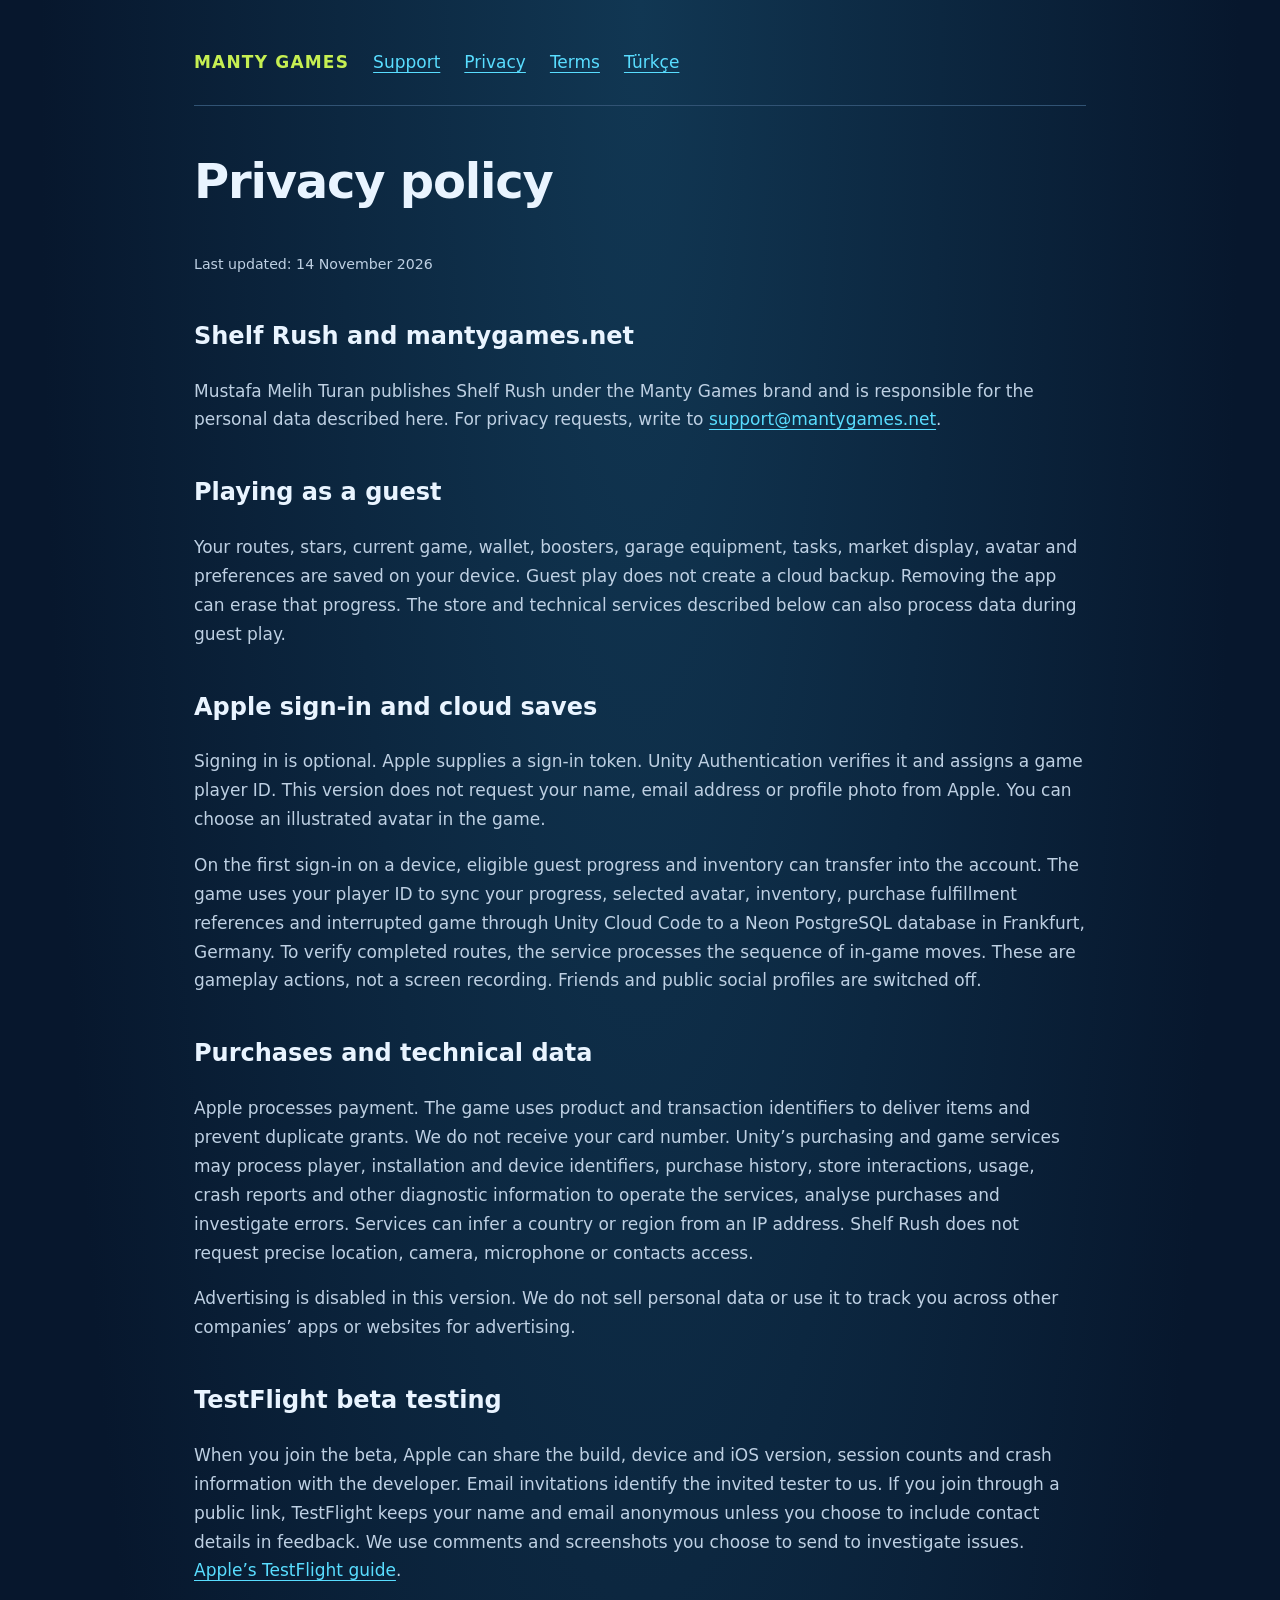
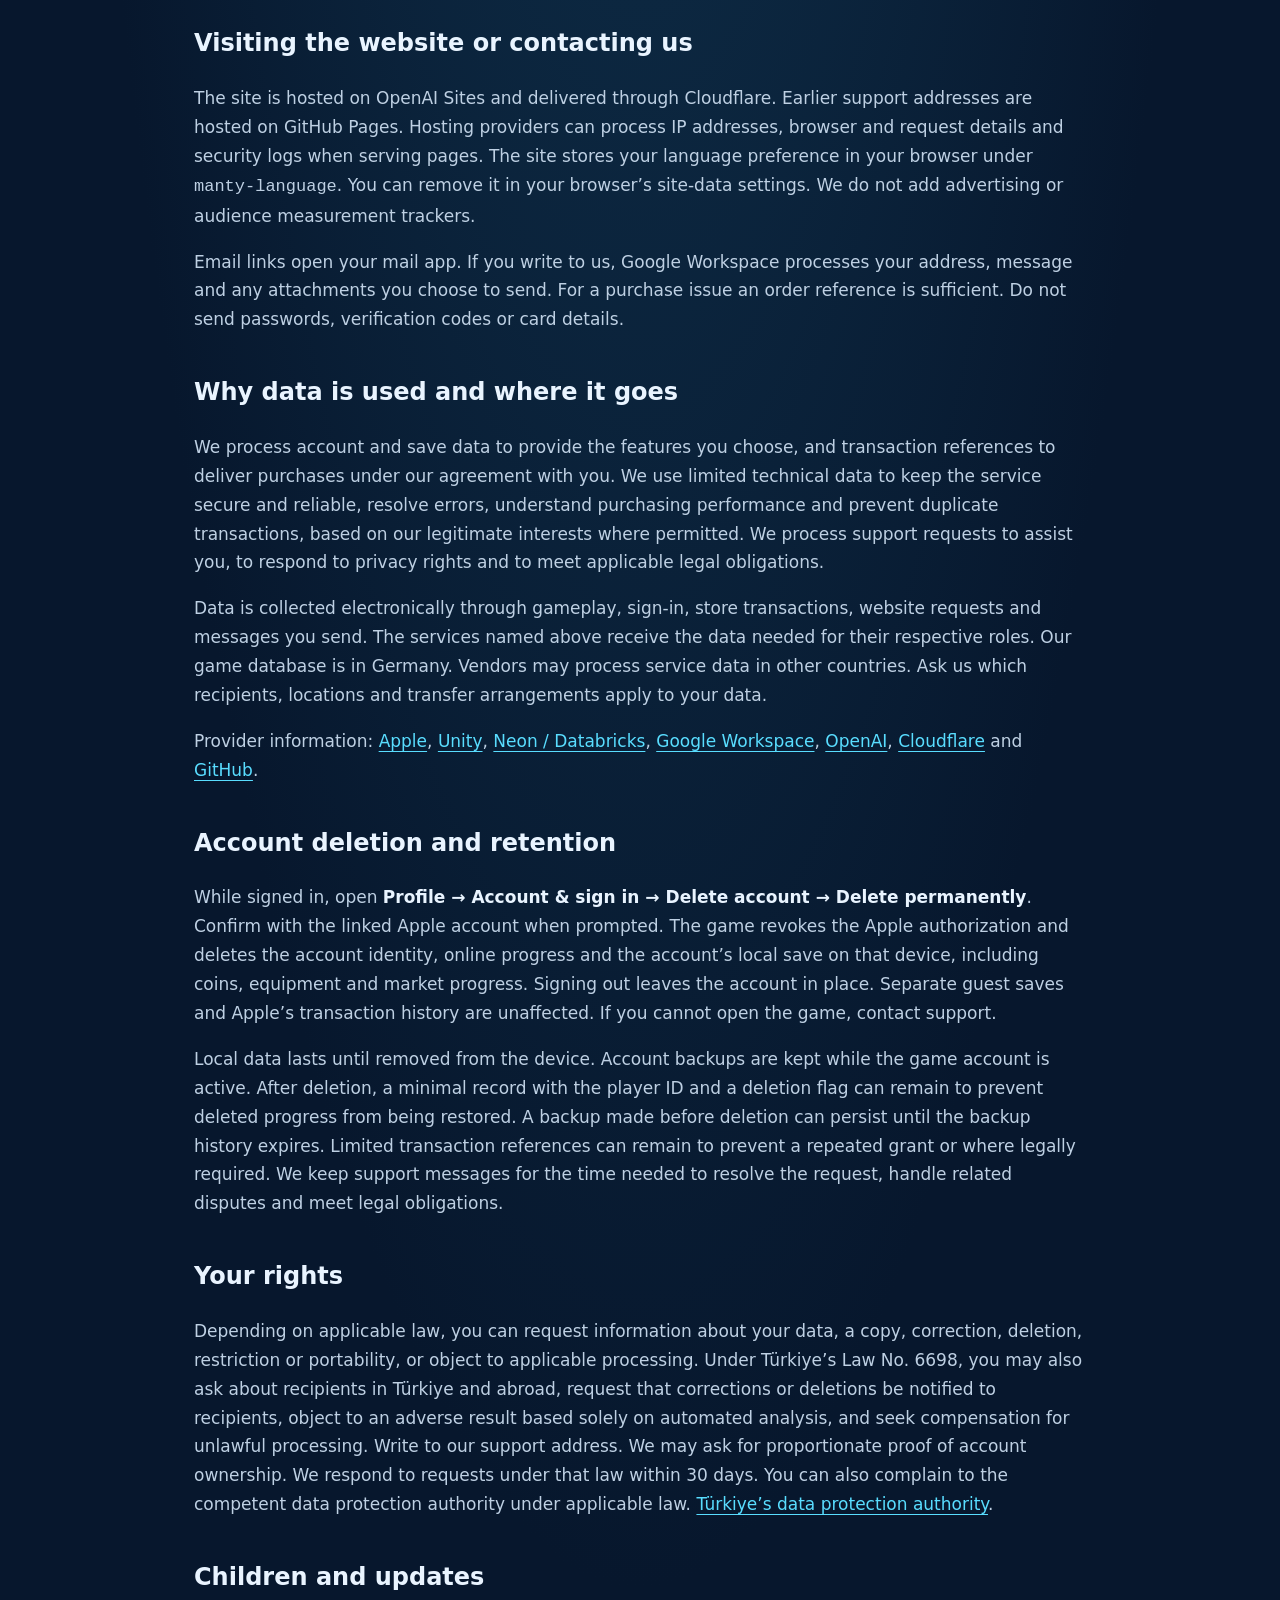
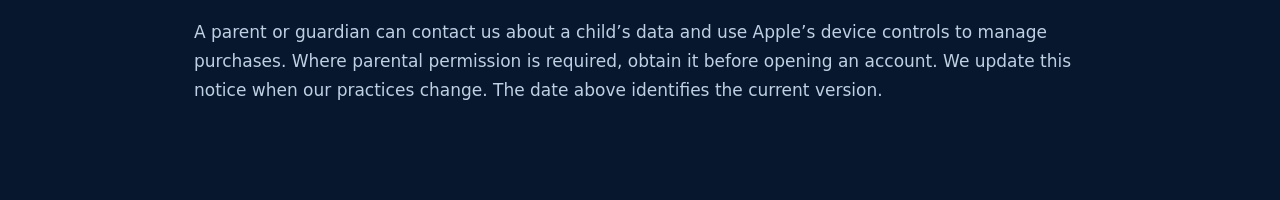
==== commit e6deae94: "Publish Shelf Rush support and privacy information" ====
--- a/privacy.html
+++ b/privacy.html
@@ -1,62 +1,66 @@
-<!doctype html>
-<html lang="en"><head><meta charset="utf-8"><meta name="viewport" content="width=device-width,initial-scale=1"><title>Manty Games — Privacy / Gizlilik</title><link rel="stylesheet" href="style.css"><link rel="canonical" href="https://mantygames.net/privacy.html"><meta name="referrer" content="no-referrer"><meta http-equiv="Content-Security-Policy" content="default-src 'none'; style-src 'self'; img-src 'self' data:; base-uri 'none'; form-action 'none'; object-src 'none'"></head>
-<body><main>
-<section id="tr" lang="tr">
-<nav aria-label="Gezinme"><a class="brand" href="https://mantygames.net/">MANTY GAMES</a><a href="https://mantygames.net/support.html#tr">Destek</a><a href="privacy.html#tr">Gizlilik</a><a href="terms.html#tr">Koşullar</a><a href="#en" lang="en">English</a></nav>
-<h1>Gizlilik politikası</h1>
-<p><small>Son güncelleme: 14 Kasım 2026</small></p>
-<h2>Shelf Rush ve mantygames.net</h2>
-<p>Mustafa Melih Turan, Shelf Rush’ı Manty Games markasıyla yayımlar ve bu metinde açıklanan kişisel veriler için veri sorumlusudur. Gizlilik taleplerini <a href="mailto:support@mantygames.net">support@mantygames.net</a> adresine gönderebilirsin.</p>
-<h2>Misafir olarak oynarken</h2>
-<p>Bölümler, yıldızlar, yarım kalan oyun, coin bakiyesi, güçlendiriciler, garaj ekipmanları, görevler, market vitrini, avatar ve tercihler cihazında saklanır. Misafir oyunu buluta yedeklenmez. Uygulamayı silersen bu ilerlemeyi kaybedebilirsin. Aşağıda açıklanan mağaza ve teknik hizmetler misafir olarak oynarken de veri işleyebilir.</p>
-<h2>Apple ile giriş ve bulut kaydı</h2>
-<p>Giriş yapmak isteğe bağlıdır. Apple bir giriş belirteci gönderir. Unity Authentication bu belirteci doğrular ve sana bir oyuncu kimliği verir. Bu sürüm Apple’dan adını, e-posta adresini veya profil fotoğrafını istemez. Oyunda çizimli avatarlardan birini seçebilirsin.</p>
-<p>Bir cihazda ilk kez giriş yaptığında, aktarılabilen misafir ilerlemesi ve envanterin hesaba taşınabilir. Oyun, oyuncu kimliğinle ilişkilendirdiği ilerlemeni, seçtiğin avatarı, envanterini, satın alımların teslim kayıtlarını ve yarım kalan oyununu Unity Cloud Code aracılığıyla Almanya’nın Frankfurt şehrindeki Neon PostgreSQL veritabanına eşitler. Bitirdiğin bölümleri doğrulamak için yaptığın oyun hamlelerinin sırasını işler. Ekran görüntüsü veya videosu kaydetmez. Arkadaş ve herkese açık sosyal profil özellikleri kapalıdır.</p>
-<h2>Satın alımlar ve teknik veriler</h2>
-<p>Ödemeyi Apple işler. Oyun, satın aldığın ürünü teslim etmek ve aynı alıma iki kez ödül vermemek için ürün ve işlem kimliklerini kullanır. Kart numaran bize iletilmez. Unity’nin satın alma ve oyun hizmetleri, hizmeti çalıştırmak, satın alımları analiz etmek ve hataları gidermek için oyuncu, kurulum ve cihaz kimliklerini, satın alma geçmişini, mağaza etkileşimlerini, kullanım bilgilerini, çökme kayıtlarını ve diğer tanılama verilerini işleyebilir. Hizmet sağlayıcılar IP adresinden ülke veya bölge çıkarabilir. Shelf Rush kesin konumuna, kamerana, mikrofonuna veya rehberine erişim istemez.</p>
-<p>Bu sürümde reklamlar kapalıdır. Kişisel verileri satmıyoruz. Başka şirketlerin uygulama veya sitelerindeki davranışlarını reklam amacıyla izlemiyoruz.</p>
-<h2>Siteyi ziyaret ettiğinde veya bize yazdığında</h2>
-<p>Site OpenAI Sites’ta barındırılır ve Cloudflare üzerinden sunulur. Önceki destek adresleri GitHub Pages üzerindedir. Sayfaları sunmak ve güvenliği sağlamak için bu hizmetler IP adresini, tarayıcı ve istek bilgilerini ve teknik günlükleri işleyebilir. Site, dil tercihini tarayıcında <code>manty-language</code> adıyla saklar. İstersen tarayıcının site verileri ayarlarından silebilirsin. Siteye reklam veya ziyaretçi ölçüm izleyicisi eklemiyoruz.</p>
-<p>E-posta bağlantıları kendi posta uygulamanı açar. Bize yazdığında adresin, mesajın ve eklemeyi seçtiğin dosyalar Google Workspace üzerinden işlenir. Satın alma sorunlarında sipariş referansı yeterlidir. Şifre, doğrulama kodu veya kart bilgisi gönderme.</p>
-<h2>İşleme amaçları, hukuki sebepler ve aktarım</h2>
-<p>Hesap ve kayıt verilerini seçtiğin hizmetleri sunmak, işlem referanslarını ise sözleşmemiz kapsamındaki alımları teslim etmek için işleriz. Hizmeti güvenli ve çalışır tutmak, hataları incelemek, mağaza işlemlerinin performansını anlamak ve mükerrer işlemleri önlemek için sınırlı teknik verileri, hukuken izin verildiği ölçüde meşru menfaatimize dayanarak kullanırız. Destek taleplerini sana yardımcı olmak, veri haklarına ilişkin başvurularını yanıtlamak ve yasal yükümlülüklerimizi yerine getirmek için işleriz.</p>
-<p>Veriler oyun, giriş, mağaza işlemleri, web istekleri ve gönderdiğin iletiler yoluyla elektronik ortamda toplanır. Yukarıda adı geçen hizmetler kendi görevleri için gerekli verileri alır. Oyun veritabanımız Almanya’dadır. Sağlayıcılar hizmet verilerini başka ülkelerde de işleyebilir. Verilerinle ilgili alıcıları, ülkeleri ve uygulanan aktarım düzenlemelerini bize sorabilirsin.</p>
-<p>Sağlayıcıların gizlilik bilgileri: <a href="https://www.apple.com/legal/privacy/">Apple</a>, <a href="https://unity.com/legal/privacy-policy">Unity</a>, <a href="https://www.databricks.com/legal/privacynotice">Neon / Databricks</a>, <a href="https://cloud.google.com/terms/cloud-privacy-notice">Google Workspace</a>, <a href="https://openai.com/policies/privacy-policy/">OpenAI</a>, <a href="https://www.cloudflare.com/privacypolicy/">Cloudflare</a> ve <a href="https://docs.github.com/en/site-policy/privacy-policies/github-general-privacy-statement">GitHub</a>.</p>
-<h2>Hesap silme ve saklama</h2>
-<p>Giriş yapmışken <strong>Profil → Hesap ve giriş → Hesabı sil → Kalıcı olarak sil</strong> yolunu izle. İstendiğinde bağlı Apple hesabınla işlemi onayla. Oyun Apple giriş yetkisini iptal eder ve oyun hesabının kimliğini, bulut kaydını ve o cihazdaki hesaba ait yerel kaydı siler. Bunlara coinler, ekipmanlar ve market ilerlemesi dahildir. Çıkış yapmak hesabı korur. Ayrı misafir kayıtların ve Apple’ın işlem geçmişi bu silme işleminden etkilenmez. Oyunu açamıyorsan desteğe yazabilirsin.</p>
-<p>Yerel veriler cihazdan kaldırılana kadar, hesabın bulut kaydı ise hesap etkin olduğu sürece saklanır. Silinen ilerlemenin geri gelmesini önlemek için oyuncu kimliği ve silme işaretinden oluşan sınırlı bir kayıt kalabilir. Silmeden önce alınan yedek, yedek geçmişinin saklama süresi dolana kadar kalabilir. Aynı satın alımı yeniden teslim etmeyi önlemek veya yasal yükümlülükler için sınırlı işlem referansları saklanabilir. Destek yazışmaları talebi çözmek, ilgili uyuşmazlıkları ele almak ve yasal yükümlülükleri yerine getirmek için gereken süreyle tutulur.</p>
-<h2>Verilerinle ilgili hakların</h2>
-<p>Geçerli mevzuata göre verilerin hakkında bilgi veya kopya isteyebilir, düzeltme, silme, işlemeyi kısıtlama ya da taşınabilirlik talebinde bulunabilir, ilgili işlemeye itiraz edebilirsin. 6698 sayılı Kanun kapsamında verilerinin yurt içinde ve dışında aktarıldığı alıcıları öğrenebilir, düzeltme veya silmenin bu alıcılara bildirilmesini isteyebilir, yalnızca otomatik analizle aleyhine çıkan sonuca itiraz edebilir ve hukuka aykırı işleme nedeniyle uğradığın zararın giderilmesini talep edebilirsin. Destek adresimize yazabilirsin. Hesabın sana ait olduğunu doğrulamak için gerekli ölçüde bilgi isteyebiliriz. Kanun kapsamındaki başvuruları en geç 30 gün içinde yanıtlarız. Mevzuattaki koşullarla ilgili veri koruma otoritesine şikâyette bulunabilirsin. <a href="https://www.kvkk.gov.tr/Icerik/2046/Ilgili-Kisiler-Tarafindan-Yapilan-Basvurularin-Cevaplanmasi-Yukumlulugu">Kişisel Verileri Koruma Kurumu</a>.</p>
-<h2>Çocuklar ve güncellemeler</h2>
-<p>Ebeveyn veya vasi, çocuğunun verileri hakkında bize yazabilir ve satın alımları Apple’ın cihaz ayarlarından yönetebilir. Ebeveyn izninin gerektiği durumlarda hesap açmadan önce bu izni al. Veri işleme uygulamalarımız değiştiğinde bu metni güncelleriz. Üstteki tarih geçerli sürümü gösterir.</p>
-</section>
-<section id="en" lang="en">
-<nav aria-label="Navigation"><a class="brand" href="https://mantygames.net/">MANTY GAMES</a><a href="https://mantygames.net/support.html#en">Support</a><a href="privacy.html#en">Privacy</a><a href="terms.html#en">Terms</a><a href="#tr" lang="tr">Türkçe</a></nav>
-<h1>Privacy policy</h1>
-<p><small>Last updated: 14 November 2026</small></p>
-<h2>Shelf Rush and mantygames.net</h2>
-<p>Mustafa Melih Turan publishes Shelf Rush under the Manty Games brand and is responsible for the personal data described here. For privacy requests, write to <a href="mailto:support@mantygames.net">support@mantygames.net</a>.</p>
-<h2>Playing as a guest</h2>
-<p>Your routes, stars, current game, wallet, boosters, garage equipment, tasks, market display, avatar and preferences are saved on your device. Guest play does not create a cloud backup. Removing the app can erase that progress. The store and technical services described below can also process data during guest play.</p>
-<h2>Apple sign-in and cloud saves</h2>
-<p>Signing in is optional. Apple supplies a sign-in token. Unity Authentication verifies it and assigns a game player ID. This version does not request your name, email address or profile photo from Apple. You can choose an illustrated avatar in the game.</p>
-<p>On the first sign-in on a device, eligible guest progress and inventory can transfer into the account. The game uses your player ID to sync your progress, selected avatar, inventory, purchase fulfillment references and interrupted game through Unity Cloud Code to a Neon PostgreSQL database in Frankfurt, Germany. To verify completed routes, the service processes the sequence of in-game moves. These are gameplay actions, not a screen recording. Friends and public social profiles are switched off.</p>
-<h2>Purchases and technical data</h2>
-<p>Apple processes payment. The game uses product and transaction identifiers to deliver items and prevent duplicate grants. We do not receive your card number. Unity’s purchasing and game services may process player, installation and device identifiers, purchase history, store interactions, usage, crash reports and other diagnostic information to operate the services, analyse purchases and investigate errors. Services can infer a country or region from an IP address. Shelf Rush does not request precise location, camera, microphone or contacts access.</p>
-<p>Advertising is disabled in this version. We do not sell personal data or use it to track you across other companies’ apps or websites for advertising.</p>
-<h2>Visiting the website or contacting us</h2>
-<p>The site is hosted on OpenAI Sites and delivered through Cloudflare. Earlier support addresses are hosted on GitHub Pages. Hosting providers can process IP addresses, browser and request details and security logs when serving pages. The site stores your language preference in your browser under <code>manty-language</code>. You can remove it in your browser’s site-data settings. We do not add advertising or audience measurement trackers.</p>
-<p>Email links open your mail app. If you write to us, Google Workspace processes your address, message and any attachments you choose to send. For a purchase issue an order reference is sufficient. Do not send passwords, verification codes or card details.</p>
-<h2>Why data is used and where it goes</h2>
-<p>We process account and save data to provide the features you choose, and transaction references to deliver purchases under our agreement with you. We use limited technical data to keep the service secure and reliable, resolve errors, understand purchasing performance and prevent duplicate transactions, based on our legitimate interests where permitted. We process support requests to assist you, to respond to privacy rights and to meet applicable legal obligations.</p>
-<p>Data is collected electronically through gameplay, sign-in, store transactions, website requests and messages you send. The services named above receive the data needed for their respective roles. Our game database is in Germany. Vendors may process service data in other countries. Ask us which recipients, locations and transfer arrangements apply to your data.</p>
-<p>Provider information: <a href="https://www.apple.com/legal/privacy/">Apple</a>, <a href="https://unity.com/legal/privacy-policy">Unity</a>, <a href="https://www.databricks.com/legal/privacynotice">Neon / Databricks</a>, <a href="https://cloud.google.com/terms/cloud-privacy-notice">Google Workspace</a>, <a href="https://openai.com/policies/privacy-policy/">OpenAI</a>, <a href="https://www.cloudflare.com/privacypolicy/">Cloudflare</a> and <a href="https://docs.github.com/en/site-policy/privacy-policies/github-general-privacy-statement">GitHub</a>.</p>
-<h2>Account deletion and retention</h2>
-<p>While signed in, open <strong>Profile → Account &amp; sign in → Delete account → Delete permanently</strong>. Confirm with the linked Apple account when prompted. The game revokes the Apple authorization and deletes the account identity, online progress and the account’s local save on that device, including coins, equipment and market progress. Signing out leaves the account in place. Separate guest saves and Apple’s transaction history are unaffected. If you cannot open the game, contact support.</p>
-<p>Local data lasts until removed from the device. Account backups are kept while the game account is active. After deletion, a minimal record with the player ID and a deletion flag can remain to prevent deleted progress from being restored. A backup made before deletion can persist until the backup history expires. Limited transaction references can remain to prevent a repeated grant or where legally required. We keep support messages for the time needed to resolve the request, handle related disputes and meet legal obligations.</p>
-<h2>Your rights</h2>
-<p>Depending on applicable law, you can request information about your data, a copy, correction, deletion, restriction or portability, or object to applicable processing. Under Türkiye’s Law No. 6698, you may also ask about recipients in Türkiye and abroad, request that corrections or deletions be notified to recipients, object to an adverse result based solely on automated analysis, and seek compensation for unlawful processing. Write to our support address. We may ask for proportionate proof of account ownership. We respond to requests under that law within 30 days. You can also complain to the competent data protection authority under applicable law. <a href="https://www.kvkk.gov.tr/Icerik/2046/Ilgili-Kisiler-Tarafindan-Yapilan-Basvurularin-Cevaplanmasi-Yukumlulugu">Türkiye’s data protection authority</a>.</p>
-<h2>Children and updates</h2>
-<p>A parent or guardian can contact us about a child’s data and use Apple’s device controls to manage purchases. Where parental permission is required, obtain it before opening an account. We update this notice when our practices change. The date above identifies the current version.</p>
-</section>
+<!doctype html>
+<html lang="en"><head><meta charset="utf-8"><meta name="viewport" content="width=device-width,initial-scale=1"><title>Manty Games — Privacy / Gizlilik</title><link rel="stylesheet" href="style.css"><link rel="canonical" href="https://mantygames.net/privacy.html"><meta name="referrer" content="no-referrer"><meta http-equiv="Content-Security-Policy" content="default-src 'none'; style-src 'self'; img-src 'self' data:; base-uri 'none'; form-action 'none'; object-src 'none'"></head>
+<body><main>
+<section id="tr" lang="tr">
+<nav aria-label="Gezinme"><a class="brand" href="https://mantygames.net/">MANTY GAMES</a><a href="https://mantygames.net/support.html#tr">Destek</a><a href="privacy.html#tr">Gizlilik</a><a href="terms.html#tr">Koşullar</a><a href="#en" lang="en">English</a></nav>
+<h1>Gizlilik politikası</h1>
+<p><small>Son güncelleme: 14 Kasım 2026</small></p>
+<h2>Shelf Rush ve mantygames.net</h2>
+<p>Mustafa Melih Turan, Shelf Rush’ı Manty Games markasıyla yayımlar ve bu metinde açıklanan kişisel veriler için veri sorumlusudur. Gizlilik taleplerini <a href="mailto:support@mantygames.net">support@mantygames.net</a> adresine gönderebilirsin.</p>
+<h2>Misafir olarak oynarken</h2>
+<p>Bölümler, yıldızlar, yarım kalan oyun, coin bakiyesi, güçlendiriciler, garaj ekipmanları, görevler, market vitrini, avatar ve tercihler cihazında saklanır. Misafir oyunu buluta yedeklenmez. Uygulamayı silersen bu ilerlemeyi kaybedebilirsin. Aşağıda açıklanan mağaza ve teknik hizmetler misafir olarak oynarken de veri işleyebilir.</p>
+<h2>Apple ile giriş ve bulut kaydı</h2>
+<p>Giriş yapmak isteğe bağlıdır. Apple bir giriş belirteci gönderir. Unity Authentication bu belirteci doğrular ve sana bir oyuncu kimliği verir. Bu sürüm Apple’dan adını, e-posta adresini veya profil fotoğrafını istemez. Oyunda çizimli avatarlardan birini seçebilirsin.</p>
+<p>Bir cihazda ilk kez giriş yaptığında, aktarılabilen misafir ilerlemesi ve envanterin hesaba taşınabilir. Oyun, oyuncu kimliğinle ilişkilendirdiği ilerlemeni, seçtiğin avatarı, envanterini, satın alımların teslim kayıtlarını ve yarım kalan oyununu Unity Cloud Code aracılığıyla Almanya’nın Frankfurt şehrindeki Neon PostgreSQL veritabanına eşitler. Bitirdiğin bölümleri doğrulamak için yaptığın oyun hamlelerinin sırasını işler. Ekran görüntüsü veya videosu kaydetmez. Arkadaş ve herkese açık sosyal profil özellikleri kapalıdır.</p>
+<h2>Satın alımlar ve teknik veriler</h2>
+<p>Ödemeyi Apple işler. Oyun, satın aldığın ürünü teslim etmek ve aynı alıma iki kez ödül vermemek için ürün ve işlem kimliklerini kullanır. Kart numaran bize iletilmez. Unity’nin satın alma ve oyun hizmetleri, hizmeti çalıştırmak, satın alımları analiz etmek ve hataları gidermek için oyuncu, kurulum ve cihaz kimliklerini, satın alma geçmişini, mağaza etkileşimlerini, kullanım bilgilerini, çökme kayıtlarını ve diğer tanılama verilerini işleyebilir. Hizmet sağlayıcılar IP adresinden ülke veya bölge çıkarabilir. Shelf Rush kesin konumuna, kamerana, mikrofonuna veya rehberine erişim istemez.</p>
+<p>Bu sürümde reklamlar kapalıdır. Kişisel verileri satmıyoruz. Başka şirketlerin uygulama veya sitelerindeki davranışlarını reklam amacıyla izlemiyoruz.</p>
+<h2>TestFlight beta testi</h2>
+<p>Betaya katıldığında Apple, kullanılan oyun sürümü, cihaz ve iOS sürümü, oturum ve çökme bilgilerini geliştiriciyle paylaşabilir. E-posta davetiyle katılırsan davet bilgilerin bize görünür. Herkese açık davet bağlantısıyla katılırsan TestFlight’ta adın ve e-postan gizli kalır, ancak geri bildirime iletişim bilgilerini kendin ekleyebilirsin. Göndermeyi seçtiğin yorumları ve ekran görüntülerini hataları incelemek için kullanırız. <a href="https://testflight.apple.com/">Apple’ın TestFlight açıklaması</a>.</p>
+<h2>Siteyi ziyaret ettiğinde veya bize yazdığında</h2>
+<p>Site OpenAI Sites’ta barındırılır ve Cloudflare üzerinden sunulur. Önceki destek adresleri GitHub Pages üzerindedir. Sayfaları sunmak ve güvenliği sağlamak için bu hizmetler IP adresini, tarayıcı ve istek bilgilerini ve teknik günlükleri işleyebilir. Site, dil tercihini tarayıcında <code>manty-language</code> adıyla saklar. İstersen tarayıcının site verileri ayarlarından silebilirsin. Siteye reklam veya ziyaretçi ölçüm izleyicisi eklemiyoruz.</p>
+<p>E-posta bağlantıları kendi posta uygulamanı açar. Bize yazdığında adresin, mesajın ve eklemeyi seçtiğin dosyalar Google Workspace üzerinden işlenir. Satın alma sorunlarında sipariş referansı yeterlidir. Şifre, doğrulama kodu veya kart bilgisi gönderme.</p>
+<h2>İşleme amaçları, hukuki sebepler ve aktarım</h2>
+<p>Hesap ve kayıt verilerini seçtiğin hizmetleri sunmak, işlem referanslarını ise sözleşmemiz kapsamındaki alımları teslim etmek için işleriz. Hizmeti güvenli ve çalışır tutmak, hataları incelemek, mağaza işlemlerinin performansını anlamak ve mükerrer işlemleri önlemek için sınırlı teknik verileri, hukuken izin verildiği ölçüde meşru menfaatimize dayanarak kullanırız. Destek taleplerini sana yardımcı olmak, veri haklarına ilişkin başvurularını yanıtlamak ve yasal yükümlülüklerimizi yerine getirmek için işleriz.</p>
+<p>Veriler oyun, giriş, mağaza işlemleri, web istekleri ve gönderdiğin iletiler yoluyla elektronik ortamda toplanır. Yukarıda adı geçen hizmetler kendi görevleri için gerekli verileri alır. Oyun veritabanımız Almanya’dadır. Sağlayıcılar hizmet verilerini başka ülkelerde de işleyebilir. Verilerinle ilgili alıcıları, ülkeleri ve uygulanan aktarım düzenlemelerini bize sorabilirsin.</p>
+<p>Sağlayıcıların gizlilik bilgileri: <a href="https://www.apple.com/legal/privacy/">Apple</a>, <a href="https://unity.com/legal/privacy-policy">Unity</a>, <a href="https://www.databricks.com/legal/privacynotice">Neon / Databricks</a>, <a href="https://cloud.google.com/terms/cloud-privacy-notice">Google Workspace</a>, <a href="https://openai.com/policies/privacy-policy/">OpenAI</a>, <a href="https://www.cloudflare.com/privacypolicy/">Cloudflare</a> ve <a href="https://docs.github.com/en/site-policy/privacy-policies/github-general-privacy-statement">GitHub</a>.</p>
+<h2>Hesap silme ve saklama</h2>
+<p>Giriş yapmışken <strong>Profil → Hesap ve giriş → Hesabı sil → Kalıcı olarak sil</strong> yolunu izle. İstendiğinde bağlı Apple hesabınla işlemi onayla. Oyun Apple giriş yetkisini iptal eder ve oyun hesabının kimliğini, bulut kaydını ve o cihazdaki hesaba ait yerel kaydı siler. Bunlara coinler, ekipmanlar ve market ilerlemesi dahildir. Çıkış yapmak hesabı korur. Ayrı misafir kayıtların ve Apple’ın işlem geçmişi bu silme işleminden etkilenmez. Oyunu açamıyorsan desteğe yazabilirsin.</p>
+<p>Yerel veriler cihazdan kaldırılana kadar, hesabın bulut kaydı ise hesap etkin olduğu sürece saklanır. Silinen ilerlemenin geri gelmesini önlemek için oyuncu kimliği ve silme işaretinden oluşan sınırlı bir kayıt kalabilir. Silmeden önce alınan yedek, yedek geçmişinin saklama süresi dolana kadar kalabilir. Aynı satın alımı yeniden teslim etmeyi önlemek veya yasal yükümlülükler için sınırlı işlem referansları saklanabilir. Destek yazışmaları talebi çözmek, ilgili uyuşmazlıkları ele almak ve yasal yükümlülükleri yerine getirmek için gereken süreyle tutulur.</p>
+<h2>Verilerinle ilgili hakların</h2>
+<p>Geçerli mevzuata göre verilerin hakkında bilgi veya kopya isteyebilir, düzeltme, silme, işlemeyi kısıtlama ya da taşınabilirlik talebinde bulunabilir, ilgili işlemeye itiraz edebilirsin. 6698 sayılı Kanun kapsamında verilerinin yurt içinde ve dışında aktarıldığı alıcıları öğrenebilir, düzeltme veya silmenin bu alıcılara bildirilmesini isteyebilir, yalnızca otomatik analizle aleyhine çıkan sonuca itiraz edebilir ve hukuka aykırı işleme nedeniyle uğradığın zararın giderilmesini talep edebilirsin. Destek adresimize yazabilirsin. Hesabın sana ait olduğunu doğrulamak için gerekli ölçüde bilgi isteyebiliriz. Kanun kapsamındaki başvuruları en geç 30 gün içinde yanıtlarız. Mevzuattaki koşullarla ilgili veri koruma otoritesine şikâyette bulunabilirsin. <a href="https://www.kvkk.gov.tr/Icerik/2046/Ilgili-Kisiler-Tarafindan-Yapilan-Basvurularin-Cevaplanmasi-Yukumlulugu">Kişisel Verileri Koruma Kurumu</a>.</p>
+<h2>Çocuklar ve güncellemeler</h2>
+<p>Ebeveyn veya vasi, çocuğunun verileri hakkında bize yazabilir ve satın alımları Apple’ın cihaz ayarlarından yönetebilir. Ebeveyn izninin gerektiği durumlarda hesap açmadan önce bu izni al. Veri işleme uygulamalarımız değiştiğinde bu metni güncelleriz. Üstteki tarih geçerli sürümü gösterir.</p>
+</section>
+<section id="en" lang="en">
+<nav aria-label="Navigation"><a class="brand" href="https://mantygames.net/">MANTY GAMES</a><a href="https://mantygames.net/support.html#en">Support</a><a href="privacy.html#en">Privacy</a><a href="terms.html#en">Terms</a><a href="#tr" lang="tr">Türkçe</a></nav>
+<h1>Privacy policy</h1>
+<p><small>Last updated: 14 November 2026</small></p>
+<h2>Shelf Rush and mantygames.net</h2>
+<p>Mustafa Melih Turan publishes Shelf Rush under the Manty Games brand and is responsible for the personal data described here. For privacy requests, write to <a href="mailto:support@mantygames.net">support@mantygames.net</a>.</p>
+<h2>Playing as a guest</h2>
+<p>Your routes, stars, current game, wallet, boosters, garage equipment, tasks, market display, avatar and preferences are saved on your device. Guest play does not create a cloud backup. Removing the app can erase that progress. The store and technical services described below can also process data during guest play.</p>
+<h2>Apple sign-in and cloud saves</h2>
+<p>Signing in is optional. Apple supplies a sign-in token. Unity Authentication verifies it and assigns a game player ID. This version does not request your name, email address or profile photo from Apple. You can choose an illustrated avatar in the game.</p>
+<p>On the first sign-in on a device, eligible guest progress and inventory can transfer into the account. The game uses your player ID to sync your progress, selected avatar, inventory, purchase fulfillment references and interrupted game through Unity Cloud Code to a Neon PostgreSQL database in Frankfurt, Germany. To verify completed routes, the service processes the sequence of in-game moves. These are gameplay actions, not a screen recording. Friends and public social profiles are switched off.</p>
+<h2>Purchases and technical data</h2>
+<p>Apple processes payment. The game uses product and transaction identifiers to deliver items and prevent duplicate grants. We do not receive your card number. Unity’s purchasing and game services may process player, installation and device identifiers, purchase history, store interactions, usage, crash reports and other diagnostic information to operate the services, analyse purchases and investigate errors. Services can infer a country or region from an IP address. Shelf Rush does not request precise location, camera, microphone or contacts access.</p>
+<p>Advertising is disabled in this version. We do not sell personal data or use it to track you across other companies’ apps or websites for advertising.</p>
+<h2>TestFlight beta testing</h2>
+<p>When you join the beta, Apple can share the build, device and iOS version, session counts and crash information with the developer. Email invitations identify the invited tester to us. If you join through a public link, TestFlight keeps your name and email anonymous unless you choose to include contact details in feedback. We use comments and screenshots you choose to send to investigate issues. <a href="https://testflight.apple.com/">Apple’s TestFlight guide</a>.</p>
+<h2>Visiting the website or contacting us</h2>
+<p>The site is hosted on OpenAI Sites and delivered through Cloudflare. Earlier support addresses are hosted on GitHub Pages. Hosting providers can process IP addresses, browser and request details and security logs when serving pages. The site stores your language preference in your browser under <code>manty-language</code>. You can remove it in your browser’s site-data settings. We do not add advertising or audience measurement trackers.</p>
+<p>Email links open your mail app. If you write to us, Google Workspace processes your address, message and any attachments you choose to send. For a purchase issue an order reference is sufficient. Do not send passwords, verification codes or card details.</p>
+<h2>Why data is used and where it goes</h2>
+<p>We process account and save data to provide the features you choose, and transaction references to deliver purchases under our agreement with you. We use limited technical data to keep the service secure and reliable, resolve errors, understand purchasing performance and prevent duplicate transactions, based on our legitimate interests where permitted. We process support requests to assist you, to respond to privacy rights and to meet applicable legal obligations.</p>
+<p>Data is collected electronically through gameplay, sign-in, store transactions, website requests and messages you send. The services named above receive the data needed for their respective roles. Our game database is in Germany. Vendors may process service data in other countries. Ask us which recipients, locations and transfer arrangements apply to your data.</p>
+<p>Provider information: <a href="https://www.apple.com/legal/privacy/">Apple</a>, <a href="https://unity.com/legal/privacy-policy">Unity</a>, <a href="https://www.databricks.com/legal/privacynotice">Neon / Databricks</a>, <a href="https://cloud.google.com/terms/cloud-privacy-notice">Google Workspace</a>, <a href="https://openai.com/policies/privacy-policy/">OpenAI</a>, <a href="https://www.cloudflare.com/privacypolicy/">Cloudflare</a> and <a href="https://docs.github.com/en/site-policy/privacy-policies/github-general-privacy-statement">GitHub</a>.</p>
+<h2>Account deletion and retention</h2>
+<p>While signed in, open <strong>Profile → Account &amp; sign in → Delete account → Delete permanently</strong>. Confirm with the linked Apple account when prompted. The game revokes the Apple authorization and deletes the account identity, online progress and the account’s local save on that device, including coins, equipment and market progress. Signing out leaves the account in place. Separate guest saves and Apple’s transaction history are unaffected. If you cannot open the game, contact support.</p>
+<p>Local data lasts until removed from the device. Account backups are kept while the game account is active. After deletion, a minimal record with the player ID and a deletion flag can remain to prevent deleted progress from being restored. A backup made before deletion can persist until the backup history expires. Limited transaction references can remain to prevent a repeated grant or where legally required. We keep support messages for the time needed to resolve the request, handle related disputes and meet legal obligations.</p>
+<h2>Your rights</h2>
+<p>Depending on applicable law, you can request information about your data, a copy, correction, deletion, restriction or portability, or object to applicable processing. Under Türkiye’s Law No. 6698, you may also ask about recipients in Türkiye and abroad, request that corrections or deletions be notified to recipients, object to an adverse result based solely on automated analysis, and seek compensation for unlawful processing. Write to our support address. We may ask for proportionate proof of account ownership. We respond to requests under that law within 30 days. You can also complain to the competent data protection authority under applicable law. <a href="https://www.kvkk.gov.tr/Icerik/2046/Ilgili-Kisiler-Tarafindan-Yapilan-Basvurularin-Cevaplanmasi-Yukumlulugu">Türkiye’s data protection authority</a>.</p>
+<h2>Children and updates</h2>
+<p>A parent or guardian can contact us about a child’s data and use Apple’s device controls to manage purchases. Where parental permission is required, obtain it before opening an account. We update this notice when our practices change. The date above identifies the current version.</p>
+</section>
 </main></body></html>
--- a/style.css
+++ b/style.css
@@ -1,3 +1,4 @@
 :root{color-scheme:dark;--bg:#07172d;--panel:#102946;--text:#e9f4ff;--muted:#bed0e3;--cyan:#59ddff}*{box-sizing:border-box}body{margin:0;font:17px/1.7 system-ui,-apple-system,BlinkMacSystemFont,sans-serif;background:var(--bg);color:var(--text)}main{max-width:900px;margin:auto;padding:40px 24px 80px}nav{display:flex;gap:24px;flex-wrap:wrap;border-bottom:1px solid #315374;padding-bottom:20px}a{color:var(--cyan);text-underline-offset:4px}h1{font-size:clamp(32px,6vw,48px);line-height:1.15;margin-top:48px}h2{font-size:24px;margin-top:38px}h3{font-size:19px}p,li{color:var(--muted)}.card{background:var(--panel);padding:24px;border:1px solid #315374;border-radius:18px;margin:28px 0}.button{display:inline-block;padding:12px 20px;border:1px solid var(--cyan);border-radius:12px;text-decoration:none}small{color:var(--muted)}section{scroll-margin-top:24px}hr{border:0;border-top:1px solid #315374;margin:52px 0}strong{color:var(--text)}@media(prefers-reduced-motion:reduce){*{scroll-behavior:auto!important}}
 
-nav .brand{color:#c6ef52;font-weight:800;text-decoration:none;letter-spacing:.07em}a:focus-visible{outline:3px solid #c6ef52;outline-offset:5px}a,code{overflow-wrap:anywhere}nav a{padding:8px 0}main{max-width:940px}h1{letter-spacing:-.025em}body{background:radial-gradient(ellipse at top,#113753 0,#07172d 600px)}
+nav .brand{color:#c6ef52;font-weight:800;text-decoration:none;letter-spacing:.07em}a:focus-visible{outline:3px solid #c6ef52;outline-offset:5px}a,code{overflow-wrap:anywhere}nav a{padding:8px 0}main{max-width:940px}h1{letter-spacing:-.025em}body{background:radial-gradient(ellipse at top,#113753 0,#07172d 600px)}
+main > #tr { display: none; } main > #tr:target { display: block; } main > #tr:target ~ #en { display: none; }
